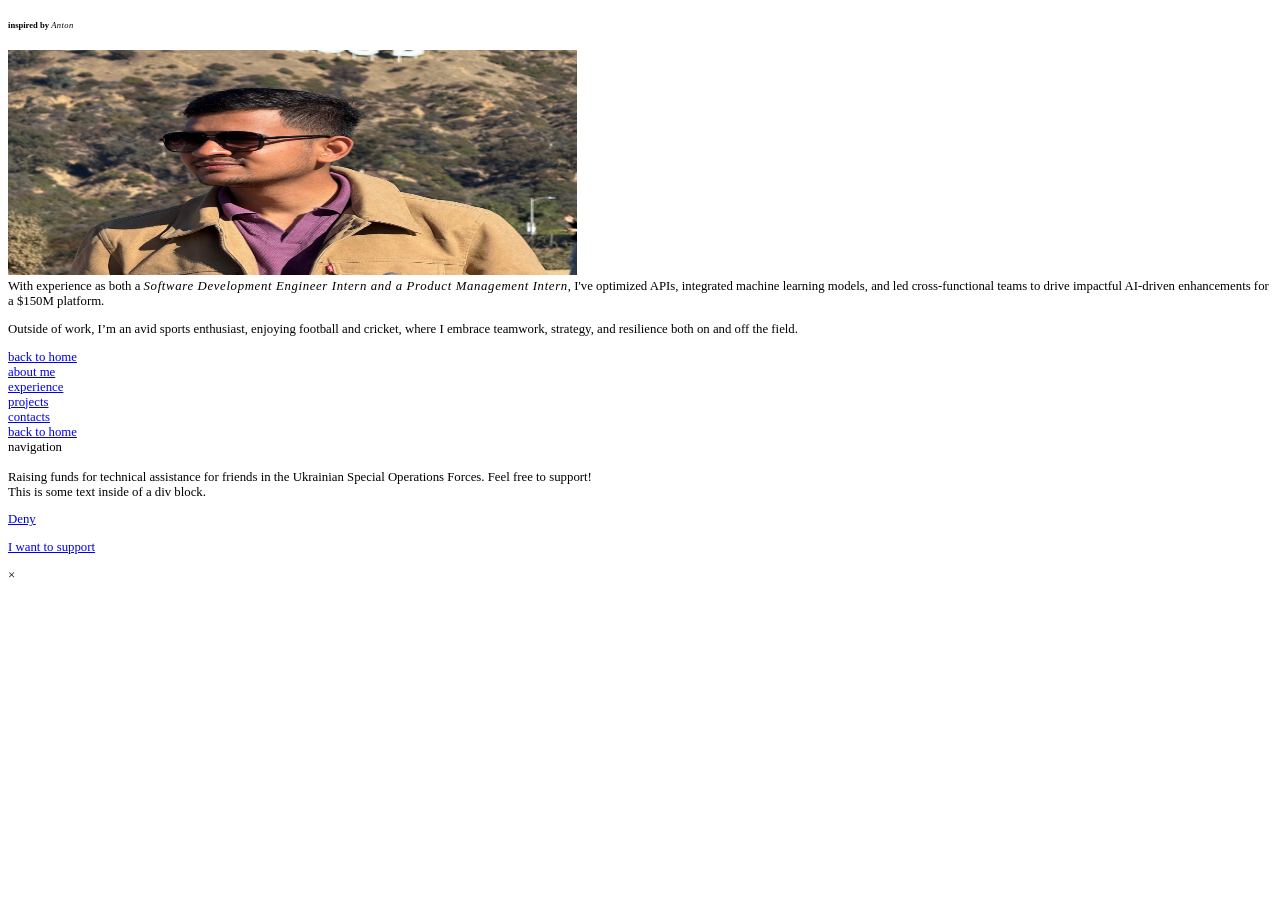
==== html/about.html @ a45022ec "Add files via upload" ====
<!DOCTYPE html>
<!-- This site was created in Webflow. https://webflow.com -->
<!-- Last Published: Wed Feb 05 2025 09:17:12 GMT+0000 (Coordinated Universal Time) -->
<html data-wf-domain="www.antonoratom.com" data-wf-page="64bcfe1c7c4eaaa7ef5add72" data-wf-site="64b7e915773cb9568b475e5b">

<head>
    <meta charset="utf-8" />
    <title>About Hardeep</title>
    <meta content="Hi, my name is Anton, and I have over 5 years of UI/UX design experience. In addition, I can assist with completing the entire website creation process, including developing it on Webflow." name="description" />
    <meta content="About Anton" property="og:title" />
    <meta content="Hi, my name is Anton, and I have over 5 years of UI/UX design experience. In addition, I can assist with completing the entire website creation process, including developing it on Webflow." property="og:description" />
    <meta content="https://cdn.prod.website-files.com/64b7e915773cb9568b475e5b/65116b0f2a7ac1589f8d6e67_Opengraph.jpg" property="og:image" />
    <meta content="About Anton" property="twitter:title" />
    <meta content="Hi, my name is Anton, and I have over 5 years of UI/UX design experience. In addition, I can assist with completing the entire website creation process, including developing it on Webflow." property="twitter:description" />
    <meta content="https://cdn.prod.website-files.com/64b7e915773cb9568b475e5b/65116b0f2a7ac1589f8d6e67_Opengraph.jpg" property="twitter:image" />
    <meta property="og:type" content="website" />
    <meta content="summary_large_image" name="twitter:card" />
    <meta content="width=device-width, initial-scale=1" name="viewport" />
    <meta content="Webflow" name="generator" />
    <link href="https://cdn.prod.website-files.com/64b7e915773cb9568b475e5b/css/antons-homeland.webflow.c35d9e0d1.min.css" rel="stylesheet" type="text/css" />
    <style>
        @media (min-width:992px) {
            html.w-mod-js:not(.w-mod-ix) [data-w-id="2e9fa711-0d54-d59f-7869-afb732d2c5a1"] {
                opacity: 0;
            }
            html.w-mod-js:not(.w-mod-ix) [data-w-id="f032d258-2348-ce31-f3ea-2e30c6c4f05b"] {
                opacity: 0;
            }
            html.w-mod-js:not(.w-mod-ix) [data-w-id="f1922303-200f-1c3f-c4ee-4c10f0d8827b"] {
                opacity: 0;
            }
            html.w-mod-js:not(.w-mod-ix) [data-w-id="5aae8cfb-879d-c65a-6d70-5acff1afadb7"] {
                opacity: 0;
            }
            html.w-mod-js:not(.w-mod-ix) [data-w-id="ef221ccb-4c2d-3935-5123-4105e2e56511"] {
                opacity: 0;
            }
            html.w-mod-js:not(.w-mod-ix) [data-w-id="7ec8efa2-c96c-b2dc-e352-cf03b7763f97"] {
                opacity: 0;
            }
            html.w-mod-js:not(.w-mod-ix) [data-w-id="ed8ba2de-9085-46fe-1a6d-a640167498e6"] {
                opacity: 0;
            }
            html.w-mod-js:not(.w-mod-ix) [data-w-id="31fde7c6-f07f-f504-c6c3-ed1b7218722c"] {
                opacity: 0;
            }
            html.w-mod-js:not(.w-mod-ix) [data-w-id="f23735b2-63d9-0f11-754f-7974d70968d2"] {
                display: none;
            }
            html.w-mod-js:not(.w-mod-ix) [data-w-id="58b7b5ec-54e9-6989-2fc8-9977c0ecd708"] {
                display: none;
            }
        }

        @media (max-width:991px) and (min-width:768px) {
            html.w-mod-js:not(.w-mod-ix) [data-w-id="2e9fa711-0d54-d59f-7869-afb732d2c5a1"] {
                opacity: 0;
            }
            html.w-mod-js:not(.w-mod-ix) [data-w-id="f032d258-2348-ce31-f3ea-2e30c6c4f05b"] {
                opacity: 0;
            }
            html.w-mod-js:not(.w-mod-ix) [data-w-id="f1922303-200f-1c3f-c4ee-4c10f0d8827b"] {
                opacity: 0;
            }
            html.w-mod-js:not(.w-mod-ix) [data-w-id="5aae8cfb-879d-c65a-6d70-5acff1afadb7"] {
                opacity: 0;
            }
            html.w-mod-js:not(.w-mod-ix) [data-w-id="ef221ccb-4c2d-3935-5123-4105e2e56511"] {
                opacity: 0;
            }
            html.w-mod-js:not(.w-mod-ix) [data-w-id="7ec8efa2-c96c-b2dc-e352-cf03b7763f97"] {
                opacity: 0;
            }
            html.w-mod-js:not(.w-mod-ix) [data-w-id="ed8ba2de-9085-46fe-1a6d-a640167498e6"] {
                opacity: 0;
            }
            html.w-mod-js:not(.w-mod-ix) [data-w-id="31fde7c6-f07f-f504-c6c3-ed1b7218722c"] {
                opacity: 0;
            }
            html.w-mod-js:not(.w-mod-ix) [data-w-id="f23735b2-63d9-0f11-754f-7974d70968d2"] {
                display: none;
            }
        }

        @media (max-width:767px) and (min-width:480px) {
            html.w-mod-js:not(.w-mod-ix) [data-w-id="2e9fa711-0d54-d59f-7869-afb732d2c5a1"] {
                opacity: 0;
            }
            html.w-mod-js:not(.w-mod-ix) [data-w-id="f032d258-2348-ce31-f3ea-2e30c6c4f05b"] {
                opacity: 0;
            }
            html.w-mod-js:not(.w-mod-ix) [data-w-id="f1922303-200f-1c3f-c4ee-4c10f0d8827b"] {
                opacity: 0;
            }
            html.w-mod-js:not(.w-mod-ix) [data-w-id="5aae8cfb-879d-c65a-6d70-5acff1afadb7"] {
                opacity: 0;
            }
            html.w-mod-js:not(.w-mod-ix) [data-w-id="ef221ccb-4c2d-3935-5123-4105e2e56511"] {
                opacity: 0;
            }
            html.w-mod-js:not(.w-mod-ix) [data-w-id="7ec8efa2-c96c-b2dc-e352-cf03b7763f97"] {
                opacity: 0;
            }
            html.w-mod-js:not(.w-mod-ix) [data-w-id="ed8ba2de-9085-46fe-1a6d-a640167498e6"] {
                opacity: 0;
            }
            html.w-mod-js:not(.w-mod-ix) [data-w-id="31fde7c6-f07f-f504-c6c3-ed1b7218722c"] {
                opacity: 0;
            }
            html.w-mod-js:not(.w-mod-ix) [data-w-id="f23735b2-63d9-0f11-754f-7974d70968d2"] {
                display: none;
            }
        }
    </style>
    <script type="text/javascript">
        ! function(o, c) {
            var n = c.documentElement,
                t = " w-mod-";
            n.className += t + "js", ("ontouchstart" in o || o.DocumentTouch && c instanceof DocumentTouch) && (n.className += t + "touch")
        }(window, document);
    </script>
    <link href="/images/letter-h.png" rel="shortcut icon" type="image/x-icon" />
    <link href="https://cdn.prod.website-files.com/64b7e915773cb9568b475e5b/65126d59d27506a6fc9542c0_webclip.png" rel="apple-touch-icon" />
    <link href="https://www.antonoratom.com/about" rel="canonical" />
    <!-- Chart for foundrazing -->

    <script src="https://cdn.amplitude.com/libs/analytics-browser-2.10.0-min.js.gz">
    </script>
    <script src="https://cdn.amplitude.com/libs/plugin-session-replay-browser-1.6.17-min.js.gz"></script>
    <script>
        window.amplitude.add(window.sessionReplay.plugin({
            sampleRate: 1
        })).promise.then(function() {
            window.amplitude.init('21f98223e5f6d3e89227295ec3633597', {
                "serverZone": "EU",
                "autocapture": {
                    "elementInteractions": true
                }
            });
        });
    </script>


    <!-- Finsweet Cookie Consent 
<script async src="https://cdn.jsdelivr.net/npm/@finsweet/cookie-consent@1/fs-cc.js" fs-cc-mode="opt-in"></script>-->


    <!-- Google Tag Manager 
<script>(function(w,d,s,l,i){w[l]=w[l]||[];w[l].push({'gtm.start':
new Date().getTime(),event:'gtm.js'});var f=d.getElementsByTagName(s)[0],
j=d.createElement(s),dl=l!='dataLayer'?'&l='+l:'';j.async=true;j.src=
'https://www.googletagmanager.com/gtm.js?id='+i+dl;f.parentNode.insertBefore(j,f);
})(window,document,'script','dataLayer','GTM-M9VGBNBP');</script>
<!-- End Google Tag Manager -->

    <!--MS Clarity type="fs-cc"-->
    <script>
        (function(c, l, a, r, i, t, y) {
            c[a] = c[a] || function() {
                (c[a].q = c[a].q || []).push(arguments)
            };
            t = l.createElement(r);
            t.async = 1;
            t.src = "https://www.clarity.ms/tag/" + i;
            y = l.getElementsByTagName(r)[0];
            y.parentNode.insertBefore(t, y);
        })(window, document, "clarity", "script", "mub2jf6108");
    </script>

    <!-- Google analytic (gtag.js) type="fs-cc"-->
    <script async src="https://www.googletagmanager.com/gtag/js?id=G-E2MF53ZT86"></script>
    <script>
        window.dataLayer = window.dataLayer || [];

        function gtag() {
            dataLayer.push(arguments);
        }
        gtag('js', new Date());

        gtag('config', 'G-E2MF53ZT86');
    </script>

    <!-- Hotjar Tracking Code for https://www.antonoratom.com type="fs-cc"-->
    <script>
        (function(h, o, t, j, a, r) {
            h.hj = h.hj || function() {
                (h.hj.q = h.hj.q || []).push(arguments)
            };
            h._hjSettings = {
                hjid: 3673285,
                hjsv: 6
            };
            a = o.getElementsByTagName('head')[0];
            r = o.createElement('script');
            r.async = 1;
            r.src = t + h._hjSettings.hjid + j + h._hjSettings.hjsv;
            a.appendChild(r);
        })(window, document, 'https://static.hotjar.com/c/hotjar-', '.js?sv=');
    </script>


    <!-- Ivy Presto font -->
    <link href="//fastly-cloud.typenetwork.com/projects/7546/fontface.css?65115590" rel="stylesheet" type="text/css">

    <style>
        /***************************************************************
These styles are subject to the license agreement(s) provided when you purchased the license(s).

	https://store.typenetwork.com/cart/eula/type-network

***************************************************************/

        .custom-f {
            font-family: "IvyPresto Disp Lt It";
            font-display: swap;
            font-style: italic;
            font-weight: normal;
            letter-spacing: .05em;
        }

        .custom-f.l {
            font-family: "IvyPresto Disp Thi It";
            font-display: swap;
            font-style: italic;
            font-weight: normal;
            letter-spacing: .025em;
        }
    </style>

    <!-- [Attributes by Finsweet] Mirror click events -->
    <script defer src="https://cdn.jsdelivr.net/npm/@finsweet/attributes-mirrorclick@1/mirrorclick.js"></script>
    <script defer src="https://code.jquery.com/jquery-3.6.0.min.js"></script>
    <script defer src="https://cdnjs.cloudflare.com/ajax/libs/bodymovin/5.7.8/lottie.min.js"></script>



    <style>
        html,
        body {
            font-size: 1.1111111111111112vw;
            overscroll-behavior: none;
        }

        /* Max Font Size */

        @media (min-width:1640px) and (min-height: 800px) {
            body {
                font-size: 16px;
            }
        }

        @media (min-width:992px) and (max-height: 799px) {
            body {
                font-size: 2vh;
            }
        }

        @media (max-width:1300px) and (min-height: 800px) {
            body {
                font-size: 1vw;
            }
        }

        @media screen and (max-width:991px) {
            body {
                font-size: 16px;
            }
        }

        @media screen and (max-width:420px) {
            body {
                font-size: 14px;
            }
        }

        /* Container Max Width */

        .container {
            max-width: 1640px;
        }
    </style>
    <link rel="stylesheet" href="https://cdn.jsdelivr.net/npm/swiper@8/swiper-bundle.min.css" />
    <style>
        .swiper {
            overflow: inherit;
        }
    </style>
</head>

<body>
    <div class="global-wrapper">
        <section class="main-container col-dark-bg">
            <div class="grad-bg-wrap">
                <div data-w-id="58b7b5ec-54e9-6989-2fc8-9977c0ecd708" class="grad-d-bg" data-animation-type="lottie" data-src="https://cdn.prod.website-files.com/64b7e915773cb9568b475e5b/64bd04676c7229bcfdee965f_l%20gradient%20bg.json" data-loop="1" data-direction="1"
                    data-autoplay="1" data-is-ix2-target="0" data-renderer="svg" data-duration="0"></div>
            </div>
            <div class="circles-wrap">
                <div class="circle-l-wrap">
                    <div class="circle-l">
                        <div class="circle-bl border-light"></div>
                    </div>
                </div>
                <div class="circle-m-wrap">
                    <div class="circle-m">
                        <div class="circle-bl border-light"></div>
                    </div>
                </div>
                <div class="circle-s-wrap">
                    <div class="circle-s">
                        <div class="circle-bl border-light js"></div>
                        <div class="circle-bl border-light css"></div>
                    </div>
                </div>
            </div>
            <div data-w-id="f23735b2-63d9-0f11-754f-7974d70968d2" class="about-gallery-wrap">
                <div class="about-img-bl">
                    <div class="about-img-rot _1">
                        <div fs-mirrorclick-element="trigger-2" data-w-id="2e9fa711-0d54-d59f-7869-afb732d2c5a1" class="img-prev-wrap _1"><img src="/images/h2.jpg" loading="lazy" sizes="(max-width: 991px) 69.29083251953125px, 100vw" 
                                alt="" class="about-img-prev _1" /></div>
                    </div>
                    <div class="about-img-rot _2">
                        <div fs-mirrorclick-element="trigger-3" data-w-id="f032d258-2348-ce31-f3ea-2e30c6c4f05b" class="img-prev-wrap _2"><img src="/images/h1.jpg" loading="lazy" sizes="(max-width: 767px) 100vw, (max-width: 991px) 131.7628173828125px, 100vw"
                                alt="" class="about-img-prev _2" /></div>
                    </div>
                    <div class="about-img-rot _3">
                        <div fs-mirrorclick-element="trigger-4" data-w-id="f1922303-200f-1c3f-c4ee-4c10f0d8827b" class="img-prev-wrap _3"><img src="/images/h3.jpg" loading="lazy" sizes="(max-width: 767px) 100vw, (max-width: 991px) 41.07838439941406px, 100vw" 
                                alt="" class="about-img-prev _3" /></div>
                    </div>
                    <div class="about-img-rot _4">
                        <div fs-mirrorclick-element="trigger-5" data-w-id="5aae8cfb-879d-c65a-6d70-5acff1afadb7" class="img-prev-wrap _4"><img src="/images/h8.jpg" loading="lazy" 
                                alt="" class="about-img-prev _4" /></div>
                    </div>
                    <div class="about-img-rot _6">
                        <div fs-mirrorclick-element="trigger-6" data-w-id="ef221ccb-4c2d-3935-5123-4105e2e56511" class="img-prev-wrap _6"><img src="/images/h5.jpg" loading="lazy" sizes="(max-width: 767px) 86.1876220703125px, (max-width: 991px) 43.09375px, 100vw" 
                                alt="" class="about-img-prev _6" /></div>
                    </div>
                    <div class="about-img-rot _5">
                        <div fs-mirrorclick-element="trigger-8" data-w-id="7ec8efa2-c96c-b2dc-e352-cf03b7763f97" class="img-prev-wrap _5"><img src="/images/h4.jpg" loading="lazy" sizes="(max-width: 767px) 100vw, (max-width: 991px) 39.718017578125px, 100vw" 
                                alt="" class="about-img-prev _5" /></div>
                    </div>
                    <div class="about-img-rot _7">
                        <div fs-mirrorclick-element="trigger-9" data-w-id="ed8ba2de-9085-46fe-1a6d-a640167498e6" class="img-prev-wrap _7"><img src="/images/h6.jpg" loading="lazy" sizes="(max-width: 479px) 39vw, (max-width: 767px) 20vw, (max-width: 991px) 65.9156494140625px, 100vw"
                               
                                alt="" class="about-img-prev _7" /></div>
                    </div>
                    <div class="about-img-rot _8">
                        <div fs-mirrorclick-element="trigger-7" data-w-id="31fde7c6-f07f-f504-c6c3-ed1b7218722c" class="img-prev-wrap _8"><img src="/images/h7.jpg" loading="lazy" sizes="(max-width: 767px) 100vw, (max-width: 991px) 21vw, 100vw" 
                                alt="" class="about-img-prev _8" /></div>
                    </div>
                </div>
            </div>
            <div class="circle-hover-wrap inner-mob">
                <div class="hover-bg inner">
                    <div class="hover-bg-col light"></div>
                </div>
            </div>
            <div class="w-embed">
                <style>
                    @media screen and (min-width:992px) {
                        .circle-bl.css {
                            clip-path: polygon(50% 70%, 35% 100%, 0% 100%, 0 50%, 30% 50%, /*bottom left*/
                            30% 50%, 0 50%, /*top left*/
                            0% 0%, 35% 0, 50% 30%, 65% 0, 100% 0%, 100% 50%, 72% 50%, /*top right*/
                            72% 50%, 100% 50%, /*bottom right*/
                            100% 100%, 65% 100%);
                        }
                        /*first number — left, second number — top*/
                    }

                    @media screen and (max-width:991px) {
                        .circle-bl.css {
                            clip-path: polygon(50% 70%, 100% 100%, 0% 100%, 0 74%, 0% 74%, 0% 24%, 0 24%, 0% 0%, 100% 0, 50% 30%, 65% 0, 100% 0%, 100% 9%, 100% 9%, 100% 88%, 100% 88%, 100% 100%, 100% 100%);
                        }
                        /*first number — left, second number — top*/
                    }
                </style>

                <!--
 /* Initial CSS-based clipping */
 polygon(50% 70%, 35% 100%, 0% 100%, 0 74%/*change 26% to 74%*/, 30% 74%/*change 26% to 74%*/, 30% 24%/*change 9% to 24%*/, 0 24%/*change 9% to 24%*/, 0% 0%, 35% 0, 50% 30%, 65% 0, 100% 0%, 100% 9%, 72% 9%/*change 9% to 9%*/, 72% 88% /*change 26% to 88%*/, 100% 88%/*change 26% to 88%*/, 100% 100%, 65% 100%);
-->
            </div>
            <div class="w-layout-blockcontainer content inner-pages w-container">
                <h6 class="build-w-love col-light-text">inspired by <span class="p-can custom-f">Anton</span></h6>
                <div class="inner-pages-wrap">
                    <div class="about-cont-wrap"><img class="" src="/images/1_.jpg" alt="" style="width: 45%; height: 25vh; object-fit: fill;"
                            fs-mirrorclick-element="trigger-1" loading="lazy" srcset="/images/1 .jpg"
                        />
                        <div class="about-marg"></div>
                        <div class="h4-p">
                        
                        
                            With experience as both a <span class="p-can custom-f">Software Development Engineer Intern and a Product Management Intern</span>, I've optimized APIs, integrated machine learning models, and led cross-functional teams to drive impactful AI-driven enhancements for a $150M platform.
                        
                        
                        
                        </div>
                        <div class="about-marg"></div>
                        <p class="about-me-p">Outside of work, I’m an avid sports enthusiast, enjoying football and cricket, where I embrace teamwork, strategy, and resilience both on and off the field.</p>
                    </div>
                </div>
            </div>
            <nav class="links-wrap">
                <div id="w-node-_869c104c-ccb1-1a1a-0e99-18d33187cfae-a17fdb30" class="light-links">
                    <div id="w-node-_869c104c-ccb1-1a1a-0e99-18d33187cfaf-a17fdb30" class="nav-link col-light-text to-home">
                        <a data-w-id="869c104c-ccb1-1a1a-0e99-18d33187cfb0" href="/" class="nav nav-home w-inline-block">
                            <div data-is-ix2-target="1" class="lottie-btn-icon" data-w-id="47b8d354-7a41-4a74-76f3-9b15815f1d08" data-animation-type="lottie" data-src="https://cdn.prod.website-files.com/64b7e915773cb9568b475e5b/650f4348537ffc9c90794f78_arrow%20l-w-t-d.json"
                                data-loop="0" data-direction="1" data-autoplay="0" data-renderer="svg" data-default-duration="0.7333333333333333" data-duration="0" data-ix2-initial-state="0"></div>
                            <div class="nav-p">back to home</div>
                        </a>
                        <link rel="prefetch" href="/" />
                    </div>
                    <div fs-mirrorclick-element="trigger-101" id="w-node-_869c104c-ccb1-1a1a-0e99-18d33187cfbd-a17fdb30" class="nav-link col-light-text">
                        <a id="about" href="/html/about.html" aria-current="page" class="nav nav-inner w-inline-block w--current">
                            <div class="nav-p">about me</div>
                            <div class="nav-trig t-l"></div>
                            <div class="link-hover"></div>
                        </a>
                        <link rel="prefetch" href="./html/about.html" />
                    </div>
                    <div fs-mirrorclick-element="trigger-101" id="w-node-_869c104c-ccb1-1a1a-0e99-18d33187cfb8-a17fdb30" class="nav-link col-light-text">
                        <a id="portfolio" href="/html/works.html" class="nav nav-inner w-inline-block">
                            <div id="linkTextElement" class="nav-p">experience</div>
                            <div class="nav-trig t-r"></div>
                            <div class="link-hover"></div>
                        </a>
                        <link rel="prefetch" href="/html/works.html" />
                    </div>
                    <div fs-mirrorclick-element="trigger-101" id="w-node-_869c104c-ccb1-1a1a-0e99-18d33187cfc2-a17fdb30" class="nav-link col-light-text">
                        <a id="expertise" href="/html/expertise.html" class="nav nav-inner w-inline-block">
                            <div class="nav-p">projects</div>
                            <div class="nav-trig b-l"></div>
                            <div class="link-hover"></div>
                        </a>
                        <link rel="prefetch" href="/html/expertise.html" />
                    </div>
                    <div fs-mirrorclick-element="trigger-101" id="w-node-_869c104c-ccb1-1a1a-0e99-18d33187cfb3-a17fdb30" class="nav-link col-light-text">
                        <a id="contact" href="/html/contacts.html" class="nav nav-inner w-inline-block">
                            <div class="nav-p">contacts</div>
                            <div class="nav-trig b-r"></div>
                            <div class="link-hover"></div>
                        </a>
                        <link rel="prefetch" href="/html/contacts.html" />
                    </div>
                </div>
                <div class="inner-pages-mob-nav">
                    <a id="w-node-f1d61548-7d69-0e55-24bd-bb25f0cd3c87-a17fdb30" data-w-id="f1d61548-7d69-0e55-24bd-bb25f0cd3c87" href="/" class="nav-btn-wrap-h to-home w-inline-block">
                        <div class="color-lottie">
                            <div class="lottie-btn-icon abs" data-w-id="5722648b-86e3-a2e7-beb7-8acf11b8d965" data-animation-type="lottie" data-src="https://cdn.prod.website-files.com/64b7e915773cb9568b475e5b/650337c913f25a9ac4a82132_arrow%20l-d.json" data-loop="0"
                                data-direction="1" data-autoplay="1" data-is-ix2-target="0" data-renderer="svg" data-duration="0"></div>
                            <div class="lottie-btn-icon rel" data-w-id="c891cd02-e120-75ae-6bcd-7558bad9c1b1" data-animation-type="lottie" data-src="https://cdn.prod.website-files.com/64b7e915773cb9568b475e5b/6501c31938656c2667e66acf_arrow%20l.json"
                                data-loop="0" data-direction="1" data-autoplay="1" data-is-ix2-target="0" data-renderer="svg" data-duration="0"></div>
                        </div>
                        <div class="nav-btn-text">back to home</div>
                    </a>
                    <div fs-mirrorclick-element="target-101" data-w-id="4c8bf5c5-6e30-8f03-181c-60ae158438bf" class="nav-btn-wrap-inner">
                        <div data-is-ix2-target="1" class="lottie-btn-icon" data-w-id="4c8bf5c5-6e30-8f03-181c-60ae158438c0" data-animation-type="lottie" data-src="https://cdn.prod.website-files.com/64b7e915773cb9568b475e5b/6505d597b499f46b6e6bbfe5_burger-dark%20b-t-w.json"
                            data-loop="0" data-direction="1" data-autoplay="0" data-renderer="svg" data-default-duration="1.1333333333333333" data-duration="0" data-ix2-initial-state="0"></div>
                        <div class="nav-btn-text">navigation</div>
                    </div>
                </div>
                <div class="nav-bg"></div>
                <div class="mob-nav-bg"></div>
            </nav>
            <div style="display:none;opacity:0;filter:blur(20px)" class="about-modal-wrap">
                <div class="about-img-modal-bg"></div>
                <div class="about-modal-bl">
                    <div data-current="Tab 9" data-easing="ease" data-duration-in="300" data-duration-out="100" class="about-tabs w-tabs">
                        <div class="about-tabs-menu w-tab-menu">
                            <a data-w-tab="Tab 1" fs-mirrorclick-element="target-1" class="w-inline-block w-tab-link">
                                <div>Tab 1</div>
                            </a>
                            <a data-w-tab="Tab 2" fs-mirrorclick-element="target-2" class="w-inline-block w-tab-link">
                                <div>Tab 2</div>
                            </a>
                            <a data-w-tab="Tab 3" fs-mirrorclick-element="target-3" class="w-inline-block w-tab-link">
                                <div>Tab 3</div>
                            </a>
                            <a data-w-tab="Tab 4" fs-mirrorclick-element="target-4" class="w-inline-block w-tab-link">
                                <div>Tab 4</div>
                            </a>
                            <a data-w-tab="Tab 5" fs-mirrorclick-element="target-5" class="w-inline-block w-tab-link">
                                <div>Tab 5</div>
                            </a>
                            <a data-w-tab="Tab 6" fs-mirrorclick-element="target-6" class="w-inline-block w-tab-link">
                                <div>Tab 6</div>
                            </a>
                            <a data-w-tab="Tab 7" fs-mirrorclick-element="target-7" class="w-inline-block w-tab-link">
                                <div>Tab 7</div>
                            </a>
                            <a data-w-tab="Tab 8" fs-mirrorclick-element="target-8" class="w-inline-block w-tab-link">
                                <div>Tab 8</div>
                            </a>
                            <a data-w-tab="Tab 9" fs-mirrorclick-element="target-9" class="w-inline-block w-tab-link w--current">
                                <div>Tab 9</div>
                            </a>
                        </div>
                        <div class="about-tabs-content w-tab-content">
                            <div data-w-tab="Tab 1" class="about-tabs-pane w-tab-pane">
                                <div class="about-modal-img-bl"><img sizes="100vw" 
                                        alt="" src="/images/h4.jpg" loading="eager" class="about-mod-image" /></div>
                            </div>
                            <div data-w-tab="Tab 2" class="about-tabs-pane w-tab-pane">
                                <div class="about-modal-img-bl"><img sizes="100vw" 
                                        alt="" src="/images/h2.jpg" loading="eager" class="about-mod-image" /></div>
                            </div>
                            <div data-w-tab="Tab 3" class="about-tabs-pane w-tab-pane">
                                <div class="about-modal-img-bl"><img sizes="100vw"
                                        alt="" src="/images/h1.jpg" loading="eager" class="about-mod-image" /></div>
                            </div>
                            <div data-w-tab="Tab 4" class="about-tabs-pane w-tab-pane">
                                <div class="about-modal-img-bl"><img sizes="100vw" 
                                        alt="" src="/images//images/h3.jpg" loading="eager" class="about-mod-image" /></div>
                            </div>
                            <div data-w-tab="Tab 5" class="about-tabs-pane w-tab-pane">
                                <div class="about-modal-img-bl"><img sizes="100vw" 
                                        alt="" src="/images/h8.jpg" loading="eager" class="about-mod-image" /></div>
                            </div>
                            <div data-w-tab="Tab 6" class="about-tabs-pane w-tab-pane">
                                <div class="about-modal-img-bl"><img sizes="100vw" 
                                        alt="" src="/images/h5.jpg" loading="eager" class="about-mod-image" /></div>
                            </div>
                            <div data-w-tab="Tab 7" class="about-tabs-pane w-tab-pane">
                                <div class="about-modal-img-bl"><img sizes="100vw" 
                                        alt="" src="/images/h7.jpg" loading="eager" class="about-mod-image" /></div>
                            </div>
                            <div data-w-tab="Tab 8" class="about-tabs-pane w-tab-pane">
                                <div class="about-modal-img-bl"><img sizes="100vw" 
                                        alt="" src="/images/h4.jpg" loading="eager" class="about-mod-image" /></div>
                            </div>
                            <div data-w-tab="Tab 9" class="about-tabs-pane w-tab-pane w--tab-active">
                                <div class="about-modal-img-bl"><img sizes="100vw" 
                                        alt="" src="/images/h6.jpg" loading="eager" class="about-mod-image" /></div>
                            </div>
                        </div>
                    </div>
                    <div style="opacity:0;filter:blur(20px)" class="about-modal-bl-nav">
                        <div data-w-id="686802d0-0373-62e0-7470-87912f4d13a5" class="tabs-arrow-nav-l">
                            <div data-is-ix2-target="1" class="lottie-btn-icon" data-w-id="f9e73837-e534-9426-3a0f-c0c564a41ab2" data-animation-type="lottie" data-src="https://cdn.prod.website-files.com/64b7e915773cb9568b475e5b/6501c31938656c2667e66acf_arrow%20l.json"
                                data-loop="0" data-direction="1" data-autoplay="0" data-renderer="svg" data-default-duration="0.7333333333333333" data-duration="0" data-ix2-initial-state="0"></div>
                            <div class="tab-switch-text">previous</div>
                        </div>
                        <div data-w-id="27d55af3-9921-fcde-735f-95d32252a7bb" class="close-wrap">
                            <div data-is-ix2-target="1" class="lottie-btn-icon" data-w-id="712be6fd-5b0a-6693-8fd7-087776462982" data-animation-type="lottie" data-src="https://cdn.prod.website-files.com/64b7e915773cb9568b475e5b/6501bf7da3a2d9dc518df7d3_close.json"
                                data-loop="0" data-direction="1" data-autoplay="0" data-renderer="svg" data-default-duration="0.9666666666666667" data-duration="0" data-ix2-initial-state="0"></div>
                            <div class="tab-switch-text">close</div>
                        </div>
                        <div data-w-id="6368e299-e444-11e3-17cb-f4ebd94066a7" class="tabs-arrow-nav-r">
                            <div class="tab-switch-text">next</div>
                            <div data-is-ix2-target="1" class="lottie-btn-icon" data-w-id="768cd1af-a24e-a96a-367e-cb61e22d9876" data-animation-type="lottie" data-src="https://cdn.prod.website-files.com/64b7e915773cb9568b475e5b/6501c31907187184b6456947_arrow%20r.json"
                                data-loop="0" data-direction="1" data-autoplay="0" data-renderer="svg" data-default-duration="0.7333333333333333" data-duration="0" data-ix2-initial-state="0"></div>
                        </div>
                    </div>
                </div>
            </div>
        </section>
    </div>
    <div fs-cc="banner" class="cookies-banner-wrap">
        <div class="text-w-flag">
            <div class="flag-wrap"><img src="https://cdn.prod.website-files.com/64b7e915773cb9568b475e5b/66c4cff9bf2e636406e996ea_ua.svg" loading="lazy" alt="" class="flag" /></div>
            <div class="cookies-p">Raising funds for technical assistance for friends in the Ukrainian Special Operations Forces. Feel free to support!</div>
        </div>
        <div class="cookies-interaction-bl">This is some text inside of a div block.</div>
        <div class="cookies-cta-wrap">
            <a fs-cc="deny" href="#" class="open-site xs hide w-inline-block">
                <p class="open-case col-dark-text">Deny</p>
                <div class="respons-line-wrap">
                    <div class="responsibility-line first col-dark-bg"></div>
                    <div class="responsibility-line second col-dark-bg"></div>
                </div>
            </a>
            <a fs-cc="allow" href="/fundraising" class="open-site w-inline-block">
                <p class="open-case col-dark-text">I want to support</p>
                <div class="respons-line-wrap">
                    <div class="responsibility-line first col-dark-bg"></div>
                    <div class="responsibility-line second col-dark-bg"></div>
                </div>
            </a>
            <div data-w-id="8d313b38-9583-2de9-74ec-4d10007ec145" class="foundrazing-close">×</div>
        </div>
    </div>
    <script src="https://d3e54v103j8qbb.cloudfront.net/js/jquery-3.5.1.min.dc5e7f18c8.js?site=64b7e915773cb9568b475e5b" type="text/javascript" integrity="sha256-9/aliU8dGd2tb6OSsuzixeV4y/faTqgFtohetphbbj0=" crossorigin="anonymous"></script>
    <script src="https://cdn.prod.website-files.com/64b7e915773cb9568b475e5b/js/webflow.c380175b.82a726249d840eba.js" type="text/javascript"></script>
    <!-- Google Tag Manager (noscript) 
<iframe src="https://www.googletagmanager.com/ns.html?id=GTM-M9VGBNBP"
height="0" width="0" style="display:none;visibility:hidden"></iframe>
<!-- End Google Tag Manager (noscript) -->

    <script>
        (function() {
            // Get the current URL
            var currentUrl = window.location.href;

            // Check if the URL contains the '/assets/' subfolder
            if (currentUrl.includes('/assets/')) {
                // Construct the new URL by replacing the subfolder with the subdomain
                var newUrl = currentUrl.replace('://www.antonoratom.com/assets/', '://assets.antonoratom.com/');

                // Redirect to the new URL
                window.location.href = newUrl;
            }
        })();
    </script>



    <script src="https://cdn.jsdelivr.net/npm/gsap@3.12.5/dist/gsap.min.js"></script>

    <script src="https://cdn.jsdelivr.net/npm/gsap@3.12.5/dist/Flip.min.js"></script>
    <script src="https://cdn.jsdelivr.net/npm/gsap@3.12.5/dist/ScrollTrigger.min.js"></script>
    <!--<script asyncsrc="https://qxku2f.csb.app/AtomsHomeland/GlobalLinks.js"></script>-->
    <script async src="https://cdn.jsdelivr.net/gh/antonoratom/antonoratom@v1/GlobalLinks.js"></script>


    <script>
        if (window.location.pathname !== '/') {
            window.addEventListener("load", function() {
                setTimeout(function() {
                    var elementToHide = document.querySelector(".circle-bl.css");
                    var elementToShow = document.querySelector(".circle-bl.js");
                    elementToHide.style.display = "none";
                    elementToShow.style.display = "block";
                }, 1000);
            });
        }
    </script>


    <style>
        .fixed {
            z-index: 10;
            position: fixed;
            top: 0;
            left: 0;
        }

        .main-container.second {
            position: fixed;
            left: 0%;
            top: 0%;
            right: 0%;
            bottom: auto;
            z-index: 5;
        }

        .inner-pages.second {
            position: fixed;
        }

        html.animating,
        .animating body {
            overflow: hidden;
        }

        .content.inner-pages {
            z-index: auto;
        }

        .circle-bl.js.second {
            width: 45.625em;
            height: 45.625em;
        }

        @media screen and (min-width:992px) {
            .links-wrap {
                pointer-events: none;
            }
            .nav {
                pointer-events: auto;
            }
        }

        @media screen and (max-width:991px) {
            .links-wrap {
                pointer-events: none;
            }
            .nav-btn-wrap {
                pointer-events: auto;
            }
            .inner-pages-mob-nav {
                pointer-events: auto;
            }
            .nav {
                pointer-events: auto;
            }
        }
    </style>
    <script src="https://cdn.jsdelivr.net/gh/antonoratom/antonoratom@v1/HoverEffectInner.js"></script>
    <script src="https://cdn.jsdelivr.net/gh/antonoratom/antonoratom@v1/InnerAboutToExp.js"></script>
    <script src="https://cdn.jsdelivr.net/gh/antonoratom/antonoratom@v1/InnerAboutToContact.js"></script>
    <script src="https://cdn.jsdelivr.net/gh/antonoratom/antonoratom@v1/InnerAboutToPortf.js"></script>


    <style>
        .content.inner-pages,
        .circles-wrap,
        .circle-hover-wrap,
        .grad-bg-wrap {
            pointer-events: none;
        }

        .about-me-big-img,
        .h4-p,
        .about-me-p {
            pointer-events: all;
        }
    </style>

    <script>
        //[ABOUT PAGE CLIP PATH] CIRCLE-S CHANGE ON NEW LINK
        $(document).ready(function() {
            var mediaQuery = window.matchMedia('(min-width: 992px)');

            function handleViewportChange(mediaQuery) {
                if (mediaQuery.matches) {
                    // Code for screens larger than 992px
                    $(".circle-bl.js").addClass("first");
                    $(".circle-bl.js.first").css(
                        "clip-path",
                        "polygon(50% 70%, 35% 100%, 0% 100%, 0 50%, 30% 50%, 30% 50%, 0 50%, 0% 0%, 35% 0, 50% 30%, 65% 0, 100% 0%, 100% 50%, 72% 50%, 72% 50%, 100% 50%, 100% 100%, 65% 100%)"
                    );
                }
            }

            handleViewportChange(mediaQuery); // Check initial viewport state
            mediaQuery.addListener(handleViewportChange); // Listen for viewport changes
        });
    </script>

    <script>
        // ADD ARROWS TO TABS
        var Webflow = Webflow || [];
        Webflow.push(function() {
            var arrowNavElements = document.querySelectorAll('.tabs-arrow-nav-l, .tabs-arrow-nav-r');

            function changeTab(direction) {
                var tabMenu = this.closest('.about-modal-bl').querySelector('.w-tab-menu');
                var currentTabLink = tabMenu.querySelector('.w--current');
                var currentIndex = Array.prototype.indexOf.call(tabMenu.children, currentTabLink);
                var tabsCount = tabMenu.children.length;
                var newIndex = (currentIndex + direction + tabsCount) % tabsCount;
                var newTabLink = tabMenu.querySelectorAll('.w-tab-link')[newIndex];
                newTabLink.click();

                // Add console log statement
                console.log("Script executed successfully!");
            }

            arrowNavElements.forEach(function(element) {
                element.addEventListener('click', function() {
                    var direction = this.classList.contains('tabs-arrow-nav-l') ? -1 : 1;
                    changeTab.call(this, direction);
                });
            });
        });
    </script>



    <script>
        // Handling hover over .hover-me-trig
        $('.hover-me-trig').hover(function() {
            var delay = 200; // 200 milliseconds (0.2 seconds) delay

            setTimeout(function() {
                $('.about-img.me').css('z-index', '5');
                $('.about-img.break').css('z-index', '4');
            }, delay);
        });

        // Handling hover over .hover-break-trig
        $('.hover-break-trig').hover(function() {
            var delay = 200; // 200 milliseconds (0.2 seconds) delay

            setTimeout(function() {
                $('.about-img.break').css('z-index', '5');
                $('.about-img.me').css('z-index', '4');
            }, delay);
        });
    </script>

    <style>
        .about-text-wrap {
            pointer-events: auto;
        }
    </style>
</body>

</html>
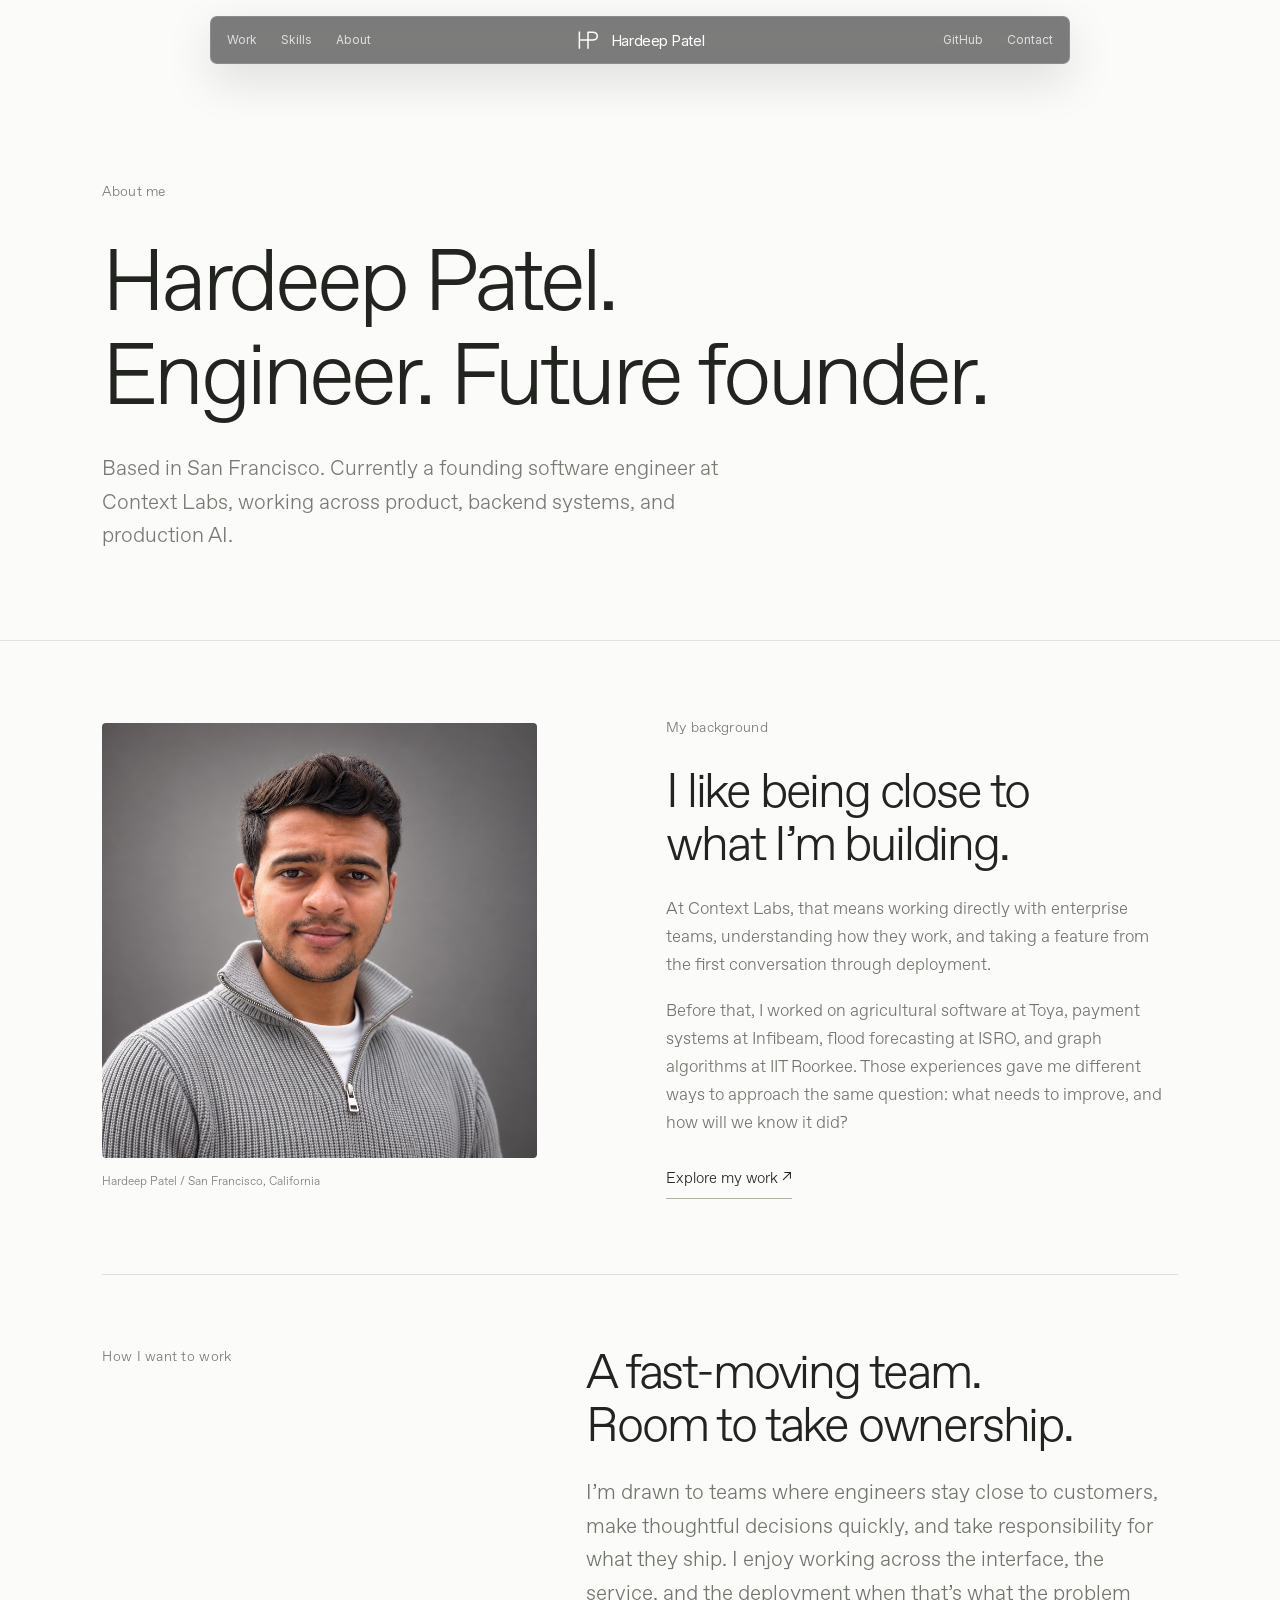
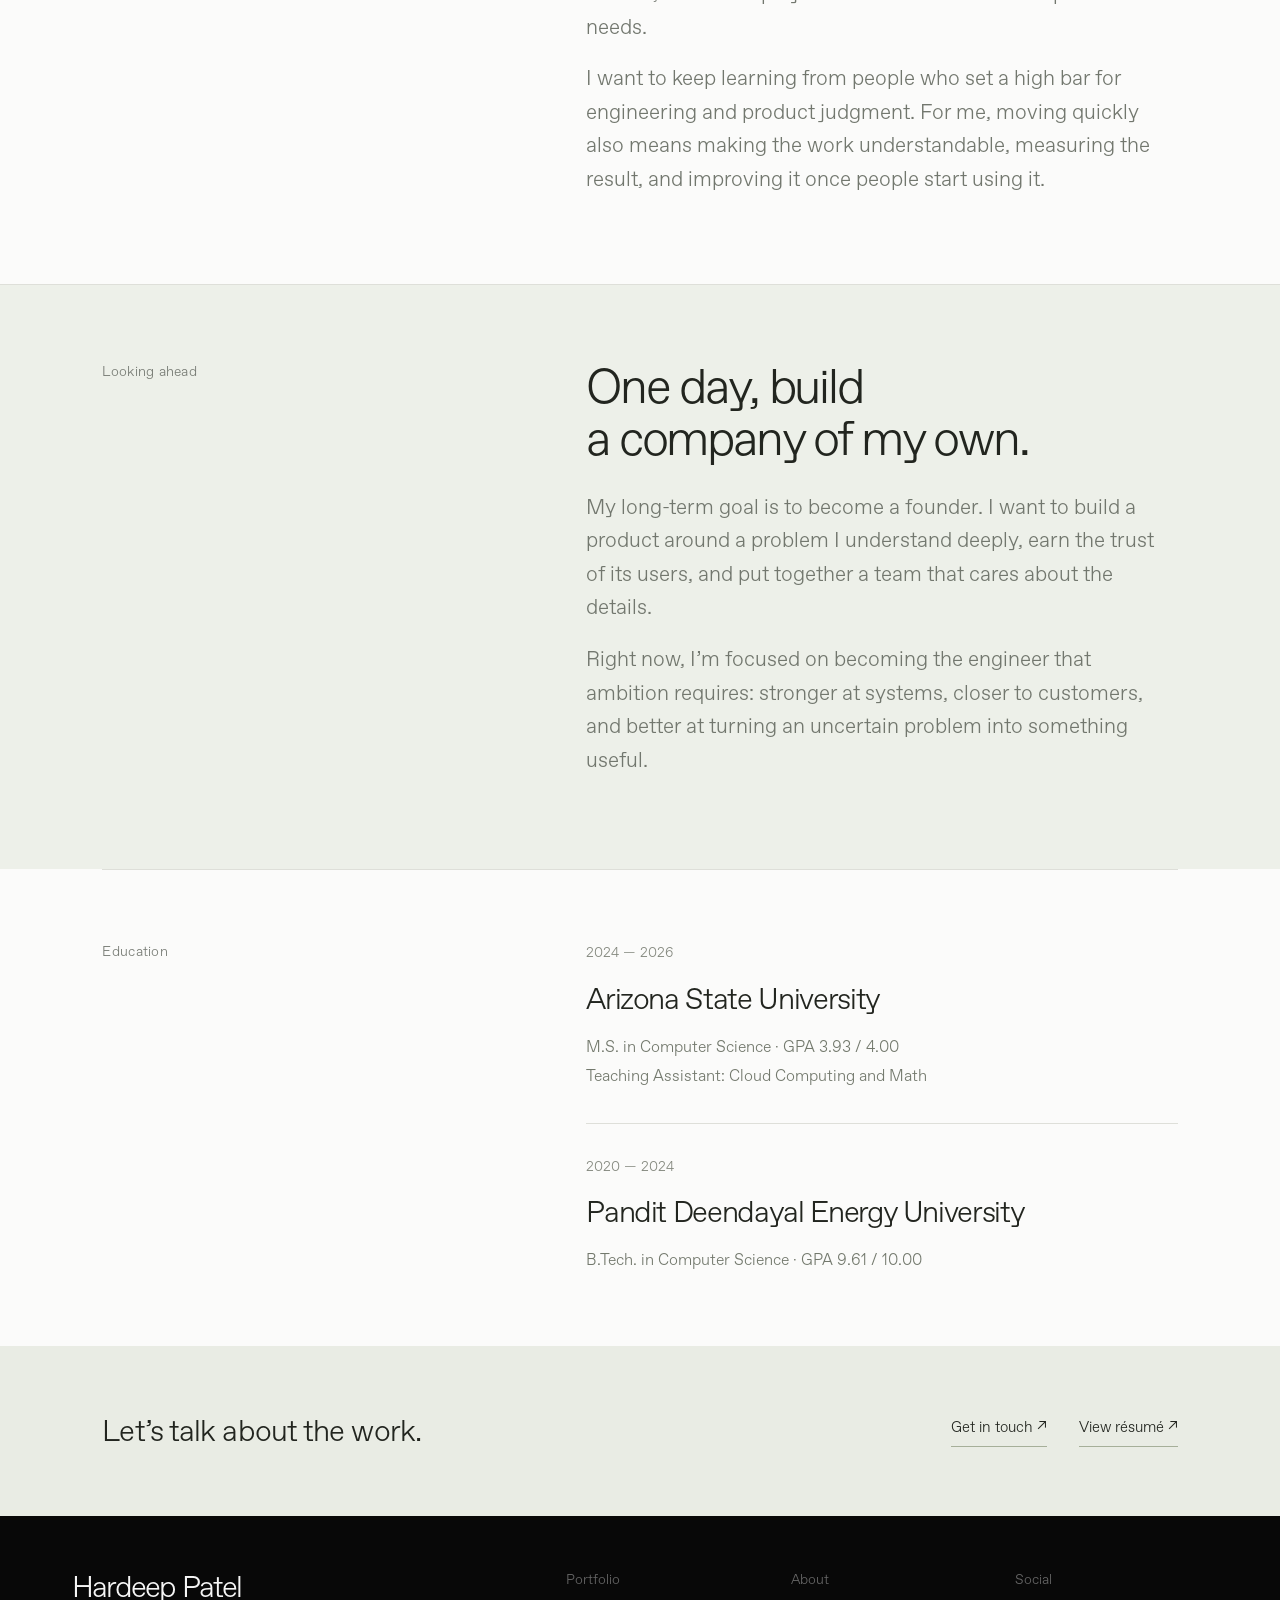
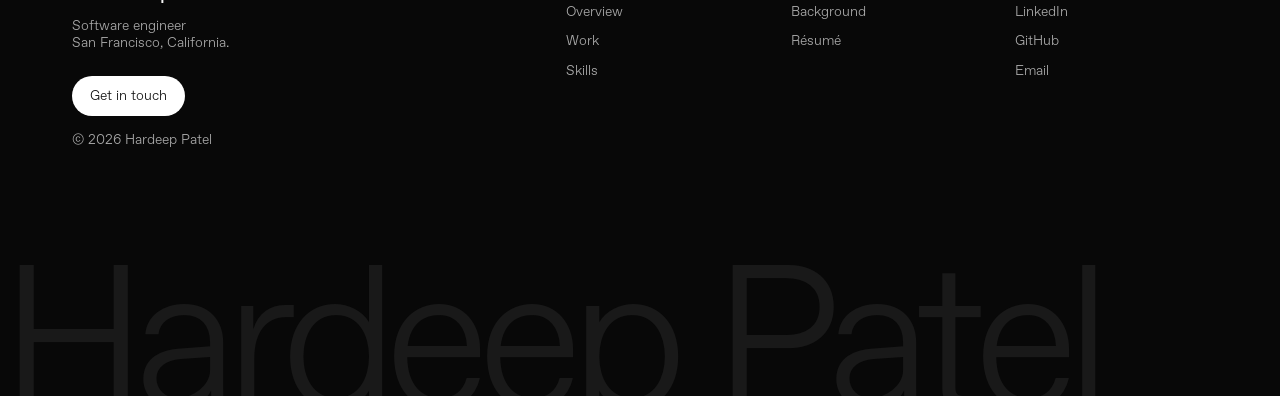
==== commit 59352c37: "Rebuild portfolio with editorial pages and animated project walkthroughs" ====
--- a/html/about.html
+++ b/html/about.html
@@ -1,789 +1,119 @@
-<!DOCTYPE html>
-<!-- This site was created in Webflow. https://webflow.com -->
-<!-- Last Published: Wed Feb 05 2025 09:17:12 GMT+0000 (Coordinated Universal Time) -->
-<html data-wf-domain="www.antonoratom.com" data-wf-page="64bcfe1c7c4eaaa7ef5add72" data-wf-site="64b7e915773cb9568b475e5b">
-
-<head>
+<!doctype html>
+<html lang="en">
+  <head>
     <meta charset="utf-8" />
-    <title>About Hardeep</title>
-    <meta content="Hi, my name is Anton, and I have over 5 years of UI/UX design experience. In addition, I can assist with completing the entire website creation process, including developing it on Webflow." name="description" />
-    <meta content="About Anton" property="og:title" />
-    <meta content="Hi, my name is Anton, and I have over 5 years of UI/UX design experience. In addition, I can assist with completing the entire website creation process, including developing it on Webflow." property="og:description" />
-    <meta content="https://cdn.prod.website-files.com/64b7e915773cb9568b475e5b/65116b0f2a7ac1589f8d6e67_Opengraph.jpg" property="og:image" />
-    <meta content="About Anton" property="twitter:title" />
-    <meta content="Hi, my name is Anton, and I have over 5 years of UI/UX design experience. In addition, I can assist with completing the entire website creation process, including developing it on Webflow." property="twitter:description" />
-    <meta content="https://cdn.prod.website-files.com/64b7e915773cb9568b475e5b/65116b0f2a7ac1589f8d6e67_Opengraph.jpg" property="twitter:image" />
+    <meta name="viewport" content="width=device-width,initial-scale=1" />
+    <title>About | Hardeep Patel</title>
+    <meta
+      name="description"
+      content="Hardeep Patel — founding software engineer in San Francisco. Backend systems, full-stack products, and production AI."
+    />
+    <link
+      rel="canonical"
+      href="https://hardeepPatel.github.io/html/about.html"
+    />
+    <meta property="og:title" content="About | Hardeep Patel" />
+    <meta
+      property="og:description"
+      content="Building software that turns complex problems into working products."
+    />
+    <meta
+      property="og:image"
+      content="https://hardeeppatel.github.io/images/hero-poster.jpg"
+    />
     <meta property="og:type" content="website" />
-    <meta content="summary_large_image" name="twitter:card" />
-    <meta content="width=device-width, initial-scale=1" name="viewport" />
-    <meta content="Webflow" name="generator" />
-    <link href="https://cdn.prod.website-files.com/64b7e915773cb9568b475e5b/css/antons-homeland.webflow.c35d9e0d1.min.css" rel="stylesheet" type="text/css" />
-    <style>
-        @media (min-width:992px) {
-            html.w-mod-js:not(.w-mod-ix) [data-w-id="2e9fa711-0d54-d59f-7869-afb732d2c5a1"] {
-                opacity: 0;
-            }
-            html.w-mod-js:not(.w-mod-ix) [data-w-id="f032d258-2348-ce31-f3ea-2e30c6c4f05b"] {
-                opacity: 0;
-            }
-            html.w-mod-js:not(.w-mod-ix) [data-w-id="f1922303-200f-1c3f-c4ee-4c10f0d8827b"] {
-                opacity: 0;
-            }
-            html.w-mod-js:not(.w-mod-ix) [data-w-id="5aae8cfb-879d-c65a-6d70-5acff1afadb7"] {
-                opacity: 0;
-            }
-            html.w-mod-js:not(.w-mod-ix) [data-w-id="ef221ccb-4c2d-3935-5123-4105e2e56511"] {
-                opacity: 0;
-            }
-            html.w-mod-js:not(.w-mod-ix) [data-w-id="7ec8efa2-c96c-b2dc-e352-cf03b7763f97"] {
-                opacity: 0;
-            }
-            html.w-mod-js:not(.w-mod-ix) [data-w-id="ed8ba2de-9085-46fe-1a6d-a640167498e6"] {
-                opacity: 0;
-            }
-            html.w-mod-js:not(.w-mod-ix) [data-w-id="31fde7c6-f07f-f504-c6c3-ed1b7218722c"] {
-                opacity: 0;
-            }
-            html.w-mod-js:not(.w-mod-ix) [data-w-id="f23735b2-63d9-0f11-754f-7974d70968d2"] {
-                display: none;
-            }
-            html.w-mod-js:not(.w-mod-ix) [data-w-id="58b7b5ec-54e9-6989-2fc8-9977c0ecd708"] {
-                display: none;
-            }
-        }
-
-        @media (max-width:991px) and (min-width:768px) {
-            html.w-mod-js:not(.w-mod-ix) [data-w-id="2e9fa711-0d54-d59f-7869-afb732d2c5a1"] {
-                opacity: 0;
-            }
-            html.w-mod-js:not(.w-mod-ix) [data-w-id="f032d258-2348-ce31-f3ea-2e30c6c4f05b"] {
-                opacity: 0;
-            }
-            html.w-mod-js:not(.w-mod-ix) [data-w-id="f1922303-200f-1c3f-c4ee-4c10f0d8827b"] {
-                opacity: 0;
-            }
-            html.w-mod-js:not(.w-mod-ix) [data-w-id="5aae8cfb-879d-c65a-6d70-5acff1afadb7"] {
-                opacity: 0;
-            }
-            html.w-mod-js:not(.w-mod-ix) [data-w-id="ef221ccb-4c2d-3935-5123-4105e2e56511"] {
-                opacity: 0;
-            }
-            html.w-mod-js:not(.w-mod-ix) [data-w-id="7ec8efa2-c96c-b2dc-e352-cf03b7763f97"] {
-                opacity: 0;
-            }
-            html.w-mod-js:not(.w-mod-ix) [data-w-id="ed8ba2de-9085-46fe-1a6d-a640167498e6"] {
-                opacity: 0;
-            }
-            html.w-mod-js:not(.w-mod-ix) [data-w-id="31fde7c6-f07f-f504-c6c3-ed1b7218722c"] {
-                opacity: 0;
-            }
-            html.w-mod-js:not(.w-mod-ix) [data-w-id="f23735b2-63d9-0f11-754f-7974d70968d2"] {
-                display: none;
-            }
-        }
-
-        @media (max-width:767px) and (min-width:480px) {
-            html.w-mod-js:not(.w-mod-ix) [data-w-id="2e9fa711-0d54-d59f-7869-afb732d2c5a1"] {
-                opacity: 0;
-            }
-            html.w-mod-js:not(.w-mod-ix) [data-w-id="f032d258-2348-ce31-f3ea-2e30c6c4f05b"] {
-                opacity: 0;
-            }
-            html.w-mod-js:not(.w-mod-ix) [data-w-id="f1922303-200f-1c3f-c4ee-4c10f0d8827b"] {
-                opacity: 0;
-            }
-            html.w-mod-js:not(.w-mod-ix) [data-w-id="5aae8cfb-879d-c65a-6d70-5acff1afadb7"] {
-                opacity: 0;
-            }
-            html.w-mod-js:not(.w-mod-ix) [data-w-id="ef221ccb-4c2d-3935-5123-4105e2e56511"] {
-                opacity: 0;
-            }
-            html.w-mod-js:not(.w-mod-ix) [data-w-id="7ec8efa2-c96c-b2dc-e352-cf03b7763f97"] {
-                opacity: 0;
-            }
-            html.w-mod-js:not(.w-mod-ix) [data-w-id="ed8ba2de-9085-46fe-1a6d-a640167498e6"] {
-                opacity: 0;
-            }
-            html.w-mod-js:not(.w-mod-ix) [data-w-id="31fde7c6-f07f-f504-c6c3-ed1b7218722c"] {
-                opacity: 0;
-            }
-            html.w-mod-js:not(.w-mod-ix) [data-w-id="f23735b2-63d9-0f11-754f-7974d70968d2"] {
-                display: none;
-            }
-        }
-    </style>
-    <script type="text/javascript">
-        ! function(o, c) {
-            var n = c.documentElement,
-                t = " w-mod-";
-            n.className += t + "js", ("ontouchstart" in o || o.DocumentTouch && c instanceof DocumentTouch) && (n.className += t + "touch")
-        }(window, document);
-    </script>
-    <link href="/images/letter-h.png" rel="shortcut icon" type="image/x-icon" />
-    <link href="https://cdn.prod.website-files.com/64b7e915773cb9568b475e5b/65126d59d27506a6fc9542c0_webclip.png" rel="apple-touch-icon" />
-    <link href="https://www.antonoratom.com/about" rel="canonical" />
-    <!-- Chart for foundrazing -->
-
-    <script src="https://cdn.amplitude.com/libs/analytics-browser-2.10.0-min.js.gz">
-    </script>
-    <script src="https://cdn.amplitude.com/libs/plugin-session-replay-browser-1.6.17-min.js.gz"></script>
-    <script>
-        window.amplitude.add(window.sessionReplay.plugin({
-            sampleRate: 1
-        })).promise.then(function() {
-            window.amplitude.init('21f98223e5f6d3e89227295ec3633597', {
-                "serverZone": "EU",
-                "autocapture": {
-                    "elementInteractions": true
-                }
-            });
-        });
-    </script>
-
-
-    <!-- Finsweet Cookie Consent 
-<script async src="https://cdn.jsdelivr.net/npm/@finsweet/cookie-consent@1/fs-cc.js" fs-cc-mode="opt-in"></script>-->
-
-
-    <!-- Google Tag Manager 
-<script>(function(w,d,s,l,i){w[l]=w[l]||[];w[l].push({'gtm.start':
-new Date().getTime(),event:'gtm.js'});var f=d.getElementsByTagName(s)[0],
-j=d.createElement(s),dl=l!='dataLayer'?'&l='+l:'';j.async=true;j.src=
-'https://www.googletagmanager.com/gtm.js?id='+i+dl;f.parentNode.insertBefore(j,f);
-})(window,document,'script','dataLayer','GTM-M9VGBNBP');</script>
-<!-- End Google Tag Manager -->
-
-    <!--MS Clarity type="fs-cc"-->
-    <script>
-        (function(c, l, a, r, i, t, y) {
-            c[a] = c[a] || function() {
-                (c[a].q = c[a].q || []).push(arguments)
-            };
-            t = l.createElement(r);
-            t.async = 1;
-            t.src = "https://www.clarity.ms/tag/" + i;
-            y = l.getElementsByTagName(r)[0];
-            y.parentNode.insertBefore(t, y);
-        })(window, document, "clarity", "script", "mub2jf6108");
-    </script>
-
-    <!-- Google analytic (gtag.js) type="fs-cc"-->
-    <script async src="https://www.googletagmanager.com/gtag/js?id=G-E2MF53ZT86"></script>
-    <script>
-        window.dataLayer = window.dataLayer || [];
-
-        function gtag() {
-            dataLayer.push(arguments);
-        }
-        gtag('js', new Date());
-
-        gtag('config', 'G-E2MF53ZT86');
-    </script>
-
-    <!-- Hotjar Tracking Code for https://www.antonoratom.com type="fs-cc"-->
-    <script>
-        (function(h, o, t, j, a, r) {
-            h.hj = h.hj || function() {
-                (h.hj.q = h.hj.q || []).push(arguments)
-            };
-            h._hjSettings = {
-                hjid: 3673285,
-                hjsv: 6
-            };
-            a = o.getElementsByTagName('head')[0];
-            r = o.createElement('script');
-            r.async = 1;
-            r.src = t + h._hjSettings.hjid + j + h._hjSettings.hjsv;
-            a.appendChild(r);
-        })(window, document, 'https://static.hotjar.com/c/hotjar-', '.js?sv=');
-    </script>
-
-
-    <!-- Ivy Presto font -->
-    <link href="//fastly-cloud.typenetwork.com/projects/7546/fontface.css?65115590" rel="stylesheet" type="text/css">
-
-    <style>
-        /***************************************************************
-These styles are subject to the license agreement(s) provided when you purchased the license(s).
-
-	https://store.typenetwork.com/cart/eula/type-network
-
-***************************************************************/
-
-        .custom-f {
-            font-family: "IvyPresto Disp Lt It";
-            font-display: swap;
-            font-style: italic;
-            font-weight: normal;
-            letter-spacing: .05em;
-        }
-
-        .custom-f.l {
-            font-family: "IvyPresto Disp Thi It";
-            font-display: swap;
-            font-style: italic;
-            font-weight: normal;
-            letter-spacing: .025em;
-        }
-    </style>
-
-    <!-- [Attributes by Finsweet] Mirror click events -->
-    <script defer src="https://cdn.jsdelivr.net/npm/@finsweet/attributes-mirrorclick@1/mirrorclick.js"></script>
-    <script defer src="https://code.jquery.com/jquery-3.6.0.min.js"></script>
-    <script defer src="https://cdnjs.cloudflare.com/ajax/libs/bodymovin/5.7.8/lottie.min.js"></script>
-
-
-
-    <style>
-        html,
-        body {
-            font-size: 1.1111111111111112vw;
-            overscroll-behavior: none;
-        }
-
-        /* Max Font Size */
-
-        @media (min-width:1640px) and (min-height: 800px) {
-            body {
-                font-size: 16px;
-            }
-        }
-
-        @media (min-width:992px) and (max-height: 799px) {
-            body {
-                font-size: 2vh;
-            }
-        }
-
-        @media (max-width:1300px) and (min-height: 800px) {
-            body {
-                font-size: 1vw;
-            }
-        }
-
-        @media screen and (max-width:991px) {
-            body {
-                font-size: 16px;
-            }
-        }
-
-        @media screen and (max-width:420px) {
-            body {
-                font-size: 14px;
-            }
-        }
-
-        /* Container Max Width */
-
-        .container {
-            max-width: 1640px;
-        }
-    </style>
-    <link rel="stylesheet" href="https://cdn.jsdelivr.net/npm/swiper@8/swiper-bundle.min.css" />
-    <style>
-        .swiper {
-            overflow: inherit;
-        }
-    </style>
-</head>
-
-<body>
-    <div class="global-wrapper">
-        <section class="main-container col-dark-bg">
-            <div class="grad-bg-wrap">
-                <div data-w-id="58b7b5ec-54e9-6989-2fc8-9977c0ecd708" class="grad-d-bg" data-animation-type="lottie" data-src="https://cdn.prod.website-files.com/64b7e915773cb9568b475e5b/64bd04676c7229bcfdee965f_l%20gradient%20bg.json" data-loop="1" data-direction="1"
-                    data-autoplay="1" data-is-ix2-target="0" data-renderer="svg" data-duration="0"></div>
-            </div>
-            <div class="circles-wrap">
-                <div class="circle-l-wrap">
-                    <div class="circle-l">
-                        <div class="circle-bl border-light"></div>
-                    </div>
-                </div>
-                <div class="circle-m-wrap">
-                    <div class="circle-m">
-                        <div class="circle-bl border-light"></div>
-                    </div>
-                </div>
-                <div class="circle-s-wrap">
-                    <div class="circle-s">
-                        <div class="circle-bl border-light js"></div>
-                        <div class="circle-bl border-light css"></div>
-                    </div>
-                </div>
-            </div>
-            <div data-w-id="f23735b2-63d9-0f11-754f-7974d70968d2" class="about-gallery-wrap">
-                <div class="about-img-bl">
-                    <div class="about-img-rot _1">
-                        <div fs-mirrorclick-element="trigger-2" data-w-id="2e9fa711-0d54-d59f-7869-afb732d2c5a1" class="img-prev-wrap _1"><img src="/images/h2.jpg" loading="lazy" sizes="(max-width: 991px) 69.29083251953125px, 100vw" 
-                                alt="" class="about-img-prev _1" /></div>
-                    </div>
-                    <div class="about-img-rot _2">
-                        <div fs-mirrorclick-element="trigger-3" data-w-id="f032d258-2348-ce31-f3ea-2e30c6c4f05b" class="img-prev-wrap _2"><img src="/images/h1.jpg" loading="lazy" sizes="(max-width: 767px) 100vw, (max-width: 991px) 131.7628173828125px, 100vw"
-                                alt="" class="about-img-prev _2" /></div>
-                    </div>
-                    <div class="about-img-rot _3">
-                        <div fs-mirrorclick-element="trigger-4" data-w-id="f1922303-200f-1c3f-c4ee-4c10f0d8827b" class="img-prev-wrap _3"><img src="/images/h3.jpg" loading="lazy" sizes="(max-width: 767px) 100vw, (max-width: 991px) 41.07838439941406px, 100vw" 
-                                alt="" class="about-img-prev _3" /></div>
-                    </div>
-                    <div class="about-img-rot _4">
-                        <div fs-mirrorclick-element="trigger-5" data-w-id="5aae8cfb-879d-c65a-6d70-5acff1afadb7" class="img-prev-wrap _4"><img src="/images/h8.jpg" loading="lazy" 
-                                alt="" class="about-img-prev _4" /></div>
-                    </div>
-                    <div class="about-img-rot _6">
-                        <div fs-mirrorclick-element="trigger-6" data-w-id="ef221ccb-4c2d-3935-5123-4105e2e56511" class="img-prev-wrap _6"><img src="/images/h5.jpg" loading="lazy" sizes="(max-width: 767px) 86.1876220703125px, (max-width: 991px) 43.09375px, 100vw" 
-                                alt="" class="about-img-prev _6" /></div>
-                    </div>
-                    <div class="about-img-rot _5">
-                        <div fs-mirrorclick-element="trigger-8" data-w-id="7ec8efa2-c96c-b2dc-e352-cf03b7763f97" class="img-prev-wrap _5"><img src="/images/h4.jpg" loading="lazy" sizes="(max-width: 767px) 100vw, (max-width: 991px) 39.718017578125px, 100vw" 
-                                alt="" class="about-img-prev _5" /></div>
-                    </div>
-                    <div class="about-img-rot _7">
-                        <div fs-mirrorclick-element="trigger-9" data-w-id="ed8ba2de-9085-46fe-1a6d-a640167498e6" class="img-prev-wrap _7"><img src="/images/h6.jpg" loading="lazy" sizes="(max-width: 479px) 39vw, (max-width: 767px) 20vw, (max-width: 991px) 65.9156494140625px, 100vw"
-                               
-                                alt="" class="about-img-prev _7" /></div>
-                    </div>
-                    <div class="about-img-rot _8">
-                        <div fs-mirrorclick-element="trigger-7" data-w-id="31fde7c6-f07f-f504-c6c3-ed1b7218722c" class="img-prev-wrap _8"><img src="/images/h7.jpg" loading="lazy" sizes="(max-width: 767px) 100vw, (max-width: 991px) 21vw, 100vw" 
-                                alt="" class="about-img-prev _8" /></div>
-                    </div>
-                </div>
-            </div>
-            <div class="circle-hover-wrap inner-mob">
-                <div class="hover-bg inner">
-                    <div class="hover-bg-col light"></div>
-                </div>
-            </div>
-            <div class="w-embed">
-                <style>
-                    @media screen and (min-width:992px) {
-                        .circle-bl.css {
-                            clip-path: polygon(50% 70%, 35% 100%, 0% 100%, 0 50%, 30% 50%, /*bottom left*/
-                            30% 50%, 0 50%, /*top left*/
-                            0% 0%, 35% 0, 50% 30%, 65% 0, 100% 0%, 100% 50%, 72% 50%, /*top right*/
-                            72% 50%, 100% 50%, /*bottom right*/
-                            100% 100%, 65% 100%);
-                        }
-                        /*first number — left, second number — top*/
-                    }
-
-                    @media screen and (max-width:991px) {
-                        .circle-bl.css {
-                            clip-path: polygon(50% 70%, 100% 100%, 0% 100%, 0 74%, 0% 74%, 0% 24%, 0 24%, 0% 0%, 100% 0, 50% 30%, 65% 0, 100% 0%, 100% 9%, 100% 9%, 100% 88%, 100% 88%, 100% 100%, 100% 100%);
-                        }
-                        /*first number — left, second number — top*/
-                    }
-                </style>
-
-                <!--
- /* Initial CSS-based clipping */
- polygon(50% 70%, 35% 100%, 0% 100%, 0 74%/*change 26% to 74%*/, 30% 74%/*change 26% to 74%*/, 30% 24%/*change 9% to 24%*/, 0 24%/*change 9% to 24%*/, 0% 0%, 35% 0, 50% 30%, 65% 0, 100% 0%, 100% 9%, 72% 9%/*change 9% to 9%*/, 72% 88% /*change 26% to 88%*/, 100% 88%/*change 26% to 88%*/, 100% 100%, 65% 100%);
--->
-            </div>
-            <div class="w-layout-blockcontainer content inner-pages w-container">
-                <h6 class="build-w-love col-light-text">inspired by <span class="p-can custom-f">Anton</span></h6>
-                <div class="inner-pages-wrap">
-                    <div class="about-cont-wrap"><img class="" src="/images/1_.jpg" alt="" style="width: 45%; height: 25vh; object-fit: fill;"
-                            fs-mirrorclick-element="trigger-1" loading="lazy" srcset="/images/1 .jpg"
-                        />
-                        <div class="about-marg"></div>
-                        <div class="h4-p">
-                        
-                        
-                            With experience as both a <span class="p-can custom-f">Software Development Engineer Intern and a Product Management Intern</span>, I've optimized APIs, integrated machine learning models, and led cross-functional teams to drive impactful AI-driven enhancements for a $150M platform.
-                        
-                        
-                        
-                        </div>
-                        <div class="about-marg"></div>
-                        <p class="about-me-p">Outside of work, I’m an avid sports enthusiast, enjoying football and cricket, where I embrace teamwork, strategy, and resilience both on and off the field.</p>
-                    </div>
-                </div>
-            </div>
-            <nav class="links-wrap">
-                <div id="w-node-_869c104c-ccb1-1a1a-0e99-18d33187cfae-a17fdb30" class="light-links">
-                    <div id="w-node-_869c104c-ccb1-1a1a-0e99-18d33187cfaf-a17fdb30" class="nav-link col-light-text to-home">
-                        <a data-w-id="869c104c-ccb1-1a1a-0e99-18d33187cfb0" href="/" class="nav nav-home w-inline-block">
-                            <div data-is-ix2-target="1" class="lottie-btn-icon" data-w-id="47b8d354-7a41-4a74-76f3-9b15815f1d08" data-animation-type="lottie" data-src="https://cdn.prod.website-files.com/64b7e915773cb9568b475e5b/650f4348537ffc9c90794f78_arrow%20l-w-t-d.json"
-                                data-loop="0" data-direction="1" data-autoplay="0" data-renderer="svg" data-default-duration="0.7333333333333333" data-duration="0" data-ix2-initial-state="0"></div>
-                            <div class="nav-p">back to home</div>
-                        </a>
-                        <link rel="prefetch" href="/" />
-                    </div>
-                    <div fs-mirrorclick-element="trigger-101" id="w-node-_869c104c-ccb1-1a1a-0e99-18d33187cfbd-a17fdb30" class="nav-link col-light-text">
-                        <a id="about" href="/html/about.html" aria-current="page" class="nav nav-inner w-inline-block w--current">
-                            <div class="nav-p">about me</div>
-                            <div class="nav-trig t-l"></div>
-                            <div class="link-hover"></div>
-                        </a>
-                        <link rel="prefetch" href="./html/about.html" />
-                    </div>
-                    <div fs-mirrorclick-element="trigger-101" id="w-node-_869c104c-ccb1-1a1a-0e99-18d33187cfb8-a17fdb30" class="nav-link col-light-text">
-                        <a id="portfolio" href="/html/works.html" class="nav nav-inner w-inline-block">
-                            <div id="linkTextElement" class="nav-p">experience</div>
-                            <div class="nav-trig t-r"></div>
-                            <div class="link-hover"></div>
-                        </a>
-                        <link rel="prefetch" href="/html/works.html" />
-                    </div>
-                    <div fs-mirrorclick-element="trigger-101" id="w-node-_869c104c-ccb1-1a1a-0e99-18d33187cfc2-a17fdb30" class="nav-link col-light-text">
-                        <a id="expertise" href="/html/expertise.html" class="nav nav-inner w-inline-block">
-                            <div class="nav-p">projects</div>
-                            <div class="nav-trig b-l"></div>
-                            <div class="link-hover"></div>
-                        </a>
-                        <link rel="prefetch" href="/html/expertise.html" />
-                    </div>
-                    <div fs-mirrorclick-element="trigger-101" id="w-node-_869c104c-ccb1-1a1a-0e99-18d33187cfb3-a17fdb30" class="nav-link col-light-text">
-                        <a id="contact" href="/html/contacts.html" class="nav nav-inner w-inline-block">
-                            <div class="nav-p">contacts</div>
-                            <div class="nav-trig b-r"></div>
-                            <div class="link-hover"></div>
-                        </a>
-                        <link rel="prefetch" href="/html/contacts.html" />
-                    </div>
-                </div>
-                <div class="inner-pages-mob-nav">
-                    <a id="w-node-f1d61548-7d69-0e55-24bd-bb25f0cd3c87-a17fdb30" data-w-id="f1d61548-7d69-0e55-24bd-bb25f0cd3c87" href="/" class="nav-btn-wrap-h to-home w-inline-block">
-                        <div class="color-lottie">
-                            <div class="lottie-btn-icon abs" data-w-id="5722648b-86e3-a2e7-beb7-8acf11b8d965" data-animation-type="lottie" data-src="https://cdn.prod.website-files.com/64b7e915773cb9568b475e5b/650337c913f25a9ac4a82132_arrow%20l-d.json" data-loop="0"
-                                data-direction="1" data-autoplay="1" data-is-ix2-target="0" data-renderer="svg" data-duration="0"></div>
-                            <div class="lottie-btn-icon rel" data-w-id="c891cd02-e120-75ae-6bcd-7558bad9c1b1" data-animation-type="lottie" data-src="https://cdn.prod.website-files.com/64b7e915773cb9568b475e5b/6501c31938656c2667e66acf_arrow%20l.json"
-                                data-loop="0" data-direction="1" data-autoplay="1" data-is-ix2-target="0" data-renderer="svg" data-duration="0"></div>
-                        </div>
-                        <div class="nav-btn-text">back to home</div>
-                    </a>
-                    <div fs-mirrorclick-element="target-101" data-w-id="4c8bf5c5-6e30-8f03-181c-60ae158438bf" class="nav-btn-wrap-inner">
-                        <div data-is-ix2-target="1" class="lottie-btn-icon" data-w-id="4c8bf5c5-6e30-8f03-181c-60ae158438c0" data-animation-type="lottie" data-src="https://cdn.prod.website-files.com/64b7e915773cb9568b475e5b/6505d597b499f46b6e6bbfe5_burger-dark%20b-t-w.json"
-                            data-loop="0" data-direction="1" data-autoplay="0" data-renderer="svg" data-default-duration="1.1333333333333333" data-duration="0" data-ix2-initial-state="0"></div>
-                        <div class="nav-btn-text">navigation</div>
-                    </div>
-                </div>
-                <div class="nav-bg"></div>
-                <div class="mob-nav-bg"></div>
-            </nav>
-            <div style="display:none;opacity:0;filter:blur(20px)" class="about-modal-wrap">
-                <div class="about-img-modal-bg"></div>
-                <div class="about-modal-bl">
-                    <div data-current="Tab 9" data-easing="ease" data-duration-in="300" data-duration-out="100" class="about-tabs w-tabs">
-                        <div class="about-tabs-menu w-tab-menu">
-                            <a data-w-tab="Tab 1" fs-mirrorclick-element="target-1" class="w-inline-block w-tab-link">
-                                <div>Tab 1</div>
-                            </a>
-                            <a data-w-tab="Tab 2" fs-mirrorclick-element="target-2" class="w-inline-block w-tab-link">
-                                <div>Tab 2</div>
-                            </a>
-                            <a data-w-tab="Tab 3" fs-mirrorclick-element="target-3" class="w-inline-block w-tab-link">
-                                <div>Tab 3</div>
-                            </a>
-                            <a data-w-tab="Tab 4" fs-mirrorclick-element="target-4" class="w-inline-block w-tab-link">
-                                <div>Tab 4</div>
-                            </a>
-                            <a data-w-tab="Tab 5" fs-mirrorclick-element="target-5" class="w-inline-block w-tab-link">
-                                <div>Tab 5</div>
-                            </a>
-                            <a data-w-tab="Tab 6" fs-mirrorclick-element="target-6" class="w-inline-block w-tab-link">
-                                <div>Tab 6</div>
-                            </a>
-                            <a data-w-tab="Tab 7" fs-mirrorclick-element="target-7" class="w-inline-block w-tab-link">
-                                <div>Tab 7</div>
-                            </a>
-                            <a data-w-tab="Tab 8" fs-mirrorclick-element="target-8" class="w-inline-block w-tab-link">
-                                <div>Tab 8</div>
-                            </a>
-                            <a data-w-tab="Tab 9" fs-mirrorclick-element="target-9" class="w-inline-block w-tab-link w--current">
-                                <div>Tab 9</div>
-                            </a>
-                        </div>
-                        <div class="about-tabs-content w-tab-content">
-                            <div data-w-tab="Tab 1" class="about-tabs-pane w-tab-pane">
-                                <div class="about-modal-img-bl"><img sizes="100vw" 
-                                        alt="" src="/images/h4.jpg" loading="eager" class="about-mod-image" /></div>
-                            </div>
-                            <div data-w-tab="Tab 2" class="about-tabs-pane w-tab-pane">
-                                <div class="about-modal-img-bl"><img sizes="100vw" 
-                                        alt="" src="/images/h2.jpg" loading="eager" class="about-mod-image" /></div>
-                            </div>
-                            <div data-w-tab="Tab 3" class="about-tabs-pane w-tab-pane">
-                                <div class="about-modal-img-bl"><img sizes="100vw"
-                                        alt="" src="/images/h1.jpg" loading="eager" class="about-mod-image" /></div>
-                            </div>
-                            <div data-w-tab="Tab 4" class="about-tabs-pane w-tab-pane">
-                                <div class="about-modal-img-bl"><img sizes="100vw" 
-                                        alt="" src="/images//images/h3.jpg" loading="eager" class="about-mod-image" /></div>
-                            </div>
-                            <div data-w-tab="Tab 5" class="about-tabs-pane w-tab-pane">
-                                <div class="about-modal-img-bl"><img sizes="100vw" 
-                                        alt="" src="/images/h8.jpg" loading="eager" class="about-mod-image" /></div>
-                            </div>
-                            <div data-w-tab="Tab 6" class="about-tabs-pane w-tab-pane">
-                                <div class="about-modal-img-bl"><img sizes="100vw" 
-                                        alt="" src="/images/h5.jpg" loading="eager" class="about-mod-image" /></div>
-                            </div>
-                            <div data-w-tab="Tab 7" class="about-tabs-pane w-tab-pane">
-                                <div class="about-modal-img-bl"><img sizes="100vw" 
-                                        alt="" src="/images/h7.jpg" loading="eager" class="about-mod-image" /></div>
-                            </div>
-                            <div data-w-tab="Tab 8" class="about-tabs-pane w-tab-pane">
-                                <div class="about-modal-img-bl"><img sizes="100vw" 
-                                        alt="" src="/images/h4.jpg" loading="eager" class="about-mod-image" /></div>
-                            </div>
-                            <div data-w-tab="Tab 9" class="about-tabs-pane w-tab-pane w--tab-active">
-                                <div class="about-modal-img-bl"><img sizes="100vw" 
-                                        alt="" src="/images/h6.jpg" loading="eager" class="about-mod-image" /></div>
-                            </div>
-                        </div>
-                    </div>
-                    <div style="opacity:0;filter:blur(20px)" class="about-modal-bl-nav">
-                        <div data-w-id="686802d0-0373-62e0-7470-87912f4d13a5" class="tabs-arrow-nav-l">
-                            <div data-is-ix2-target="1" class="lottie-btn-icon" data-w-id="f9e73837-e534-9426-3a0f-c0c564a41ab2" data-animation-type="lottie" data-src="https://cdn.prod.website-files.com/64b7e915773cb9568b475e5b/6501c31938656c2667e66acf_arrow%20l.json"
-                                data-loop="0" data-direction="1" data-autoplay="0" data-renderer="svg" data-default-duration="0.7333333333333333" data-duration="0" data-ix2-initial-state="0"></div>
-                            <div class="tab-switch-text">previous</div>
-                        </div>
-                        <div data-w-id="27d55af3-9921-fcde-735f-95d32252a7bb" class="close-wrap">
-                            <div data-is-ix2-target="1" class="lottie-btn-icon" data-w-id="712be6fd-5b0a-6693-8fd7-087776462982" data-animation-type="lottie" data-src="https://cdn.prod.website-files.com/64b7e915773cb9568b475e5b/6501bf7da3a2d9dc518df7d3_close.json"
-                                data-loop="0" data-direction="1" data-autoplay="0" data-renderer="svg" data-default-duration="0.9666666666666667" data-duration="0" data-ix2-initial-state="0"></div>
-                            <div class="tab-switch-text">close</div>
-                        </div>
-                        <div data-w-id="6368e299-e444-11e3-17cb-f4ebd94066a7" class="tabs-arrow-nav-r">
-                            <div class="tab-switch-text">next</div>
-                            <div data-is-ix2-target="1" class="lottie-btn-icon" data-w-id="768cd1af-a24e-a96a-367e-cb61e22d9876" data-animation-type="lottie" data-src="https://cdn.prod.website-files.com/64b7e915773cb9568b475e5b/6501c31907187184b6456947_arrow%20r.json"
-                                data-loop="0" data-direction="1" data-autoplay="0" data-renderer="svg" data-default-duration="0.7333333333333333" data-duration="0" data-ix2-initial-state="0"></div>
-                        </div>
-                    </div>
-                </div>
-            </div>
-        </section>
-    </div>
-    <div fs-cc="banner" class="cookies-banner-wrap">
-        <div class="text-w-flag">
-            <div class="flag-wrap"><img src="https://cdn.prod.website-files.com/64b7e915773cb9568b475e5b/66c4cff9bf2e636406e996ea_ua.svg" loading="lazy" alt="" class="flag" /></div>
-            <div class="cookies-p">Raising funds for technical assistance for friends in the Ukrainian Special Operations Forces. Feel free to support!</div>
+    <link rel="icon" href="../images/favicon.svg" type="image/svg+xml" />
+    <link
+      rel="preload"
+      href="../assets/fonts/ABC-Favorit-Light.woff2"
+      as="font"
+      type="font/woff2"
+      crossorigin
+    />
+    <link rel="stylesheet" href="../assets/css/styles.css" />
+    <script src="../assets/js/main.js" defer></script>
+    <link rel="stylesheet" href="../assets/css/reference-frame.css" />
+    <link rel="stylesheet" href="../assets/css/banking-reference.css" />
+<link rel="stylesheet" href="../assets/css/portfolio.css" />
+    <link rel="stylesheet" href="../assets/css/refinements.css" />
+<link rel="stylesheet" href="../assets/css/project-reference.css" />
+<link rel="stylesheet" href="../assets/css/interior.css" />
+<script src="../assets/js/projects.js" defer></script>
+  </head>
+  <body class="inner editorial-page">
+    <a class="skip" href="#main">Skip to content</a>
+    <header class="site-header" aria-label="Main navigation">
+      <nav class="nav-shell" aria-label="Main navigation">
+        <div class="nav-left" id="navigation">
+          <a href="../html/works.html">Work</a
+          ><a href="../html/expertise.html">Skills</a
+          ><a href="../html/about.html">About</a>
         </div>
-        <div class="cookies-interaction-bl">This is some text inside of a div block.</div>
-        <div class="cookies-cta-wrap">
-            <a fs-cc="deny" href="#" class="open-site xs hide w-inline-block">
-                <p class="open-case col-dark-text">Deny</p>
-                <div class="respons-line-wrap">
-                    <div class="responsibility-line first col-dark-bg"></div>
-                    <div class="responsibility-line second col-dark-bg"></div>
-                </div>
-            </a>
-            <a fs-cc="allow" href="/fundraising" class="open-site w-inline-block">
-                <p class="open-case col-dark-text">I want to support</p>
-                <div class="respons-line-wrap">
-                    <div class="responsibility-line first col-dark-bg"></div>
-                    <div class="responsibility-line second col-dark-bg"></div>
-                </div>
-            </a>
-            <div data-w-id="8d313b38-9583-2de9-74ec-4d10007ec145" class="foundrazing-close">×</div>
+        <a class="brand" href="../index.html"
+          ><img
+            class="personal-mark"
+            src="../images/hp-mark.svg"
+            alt=""
+            width="24"
+            height="24"
+          />Hardeep Patel</a
+        >
+        <div class="nav-right">
+          <a href="https://github.com/HardeepPatel">GitHub</a
+          ><a href="../html/contacts.html">Contact</a>
         </div>
-    </div>
-    <script src="https://d3e54v103j8qbb.cloudfront.net/js/jquery-3.5.1.min.dc5e7f18c8.js?site=64b7e915773cb9568b475e5b" type="text/javascript" integrity="sha256-9/aliU8dGd2tb6OSsuzixeV4y/faTqgFtohetphbbj0=" crossorigin="anonymous"></script>
-    <script src="https://cdn.prod.website-files.com/64b7e915773cb9568b475e5b/js/webflow.c380175b.82a726249d840eba.js" type="text/javascript"></script>
-    <!-- Google Tag Manager (noscript) 
-<iframe src="https://www.googletagmanager.com/ns.html?id=GTM-M9VGBNBP"
-height="0" width="0" style="display:none;visibility:hidden"></iframe>
-<!-- End Google Tag Manager (noscript) -->
-
-    <script>
-        (function() {
-            // Get the current URL
-            var currentUrl = window.location.href;
-
-            // Check if the URL contains the '/assets/' subfolder
-            if (currentUrl.includes('/assets/')) {
-                // Construct the new URL by replacing the subfolder with the subdomain
-                var newUrl = currentUrl.replace('://www.antonoratom.com/assets/', '://assets.antonoratom.com/');
-
-                // Redirect to the new URL
-                window.location.href = newUrl;
-            }
-        })();
-    </script>
-
-
-
-    <script src="https://cdn.jsdelivr.net/npm/gsap@3.12.5/dist/gsap.min.js"></script>
-
-    <script src="https://cdn.jsdelivr.net/npm/gsap@3.12.5/dist/Flip.min.js"></script>
-    <script src="https://cdn.jsdelivr.net/npm/gsap@3.12.5/dist/ScrollTrigger.min.js"></script>
-    <!--<script asyncsrc="https://qxku2f.csb.app/AtomsHomeland/GlobalLinks.js"></script>-->
-    <script async src="https://cdn.jsdelivr.net/gh/antonoratom/antonoratom@v1/GlobalLinks.js"></script>
-
-
-    <script>
-        if (window.location.pathname !== '/') {
-            window.addEventListener("load", function() {
-                setTimeout(function() {
-                    var elementToHide = document.querySelector(".circle-bl.css");
-                    var elementToShow = document.querySelector(".circle-bl.js");
-                    elementToHide.style.display = "none";
-                    elementToShow.style.display = "block";
-                }, 1000);
-            });
-        }
-    </script>
-
-
-    <style>
-        .fixed {
-            z-index: 10;
-            position: fixed;
-            top: 0;
-            left: 0;
-        }
-
-        .main-container.second {
-            position: fixed;
-            left: 0%;
-            top: 0%;
-            right: 0%;
-            bottom: auto;
-            z-index: 5;
-        }
-
-        .inner-pages.second {
-            position: fixed;
-        }
-
-        html.animating,
-        .animating body {
-            overflow: hidden;
-        }
-
-        .content.inner-pages {
-            z-index: auto;
-        }
-
-        .circle-bl.js.second {
-            width: 45.625em;
-            height: 45.625em;
-        }
-
-        @media screen and (min-width:992px) {
-            .links-wrap {
-                pointer-events: none;
-            }
-            .nav {
-                pointer-events: auto;
-            }
-        }
-
-        @media screen and (max-width:991px) {
-            .links-wrap {
-                pointer-events: none;
-            }
-            .nav-btn-wrap {
-                pointer-events: auto;
-            }
-            .inner-pages-mob-nav {
-                pointer-events: auto;
-            }
-            .nav {
-                pointer-events: auto;
-            }
-        }
-    </style>
-    <script src="https://cdn.jsdelivr.net/gh/antonoratom/antonoratom@v1/HoverEffectInner.js"></script>
-    <script src="https://cdn.jsdelivr.net/gh/antonoratom/antonoratom@v1/InnerAboutToExp.js"></script>
-    <script src="https://cdn.jsdelivr.net/gh/antonoratom/antonoratom@v1/InnerAboutToContact.js"></script>
-    <script src="https://cdn.jsdelivr.net/gh/antonoratom/antonoratom@v1/InnerAboutToPortf.js"></script>
-
-
-    <style>
-        .content.inner-pages,
-        .circles-wrap,
-        .circle-hover-wrap,
-        .grad-bg-wrap {
-            pointer-events: none;
-        }
-
-        .about-me-big-img,
-        .h4-p,
-        .about-me-p {
-            pointer-events: all;
-        }
-    </style>
-
-    <script>
-        //[ABOUT PAGE CLIP PATH] CIRCLE-S CHANGE ON NEW LINK
-        $(document).ready(function() {
-            var mediaQuery = window.matchMedia('(min-width: 992px)');
-
-            function handleViewportChange(mediaQuery) {
-                if (mediaQuery.matches) {
-                    // Code for screens larger than 992px
-                    $(".circle-bl.js").addClass("first");
-                    $(".circle-bl.js.first").css(
-                        "clip-path",
-                        "polygon(50% 70%, 35% 100%, 0% 100%, 0 50%, 30% 50%, 30% 50%, 0 50%, 0% 0%, 35% 0, 50% 30%, 65% 0, 100% 0%, 100% 50%, 72% 50%, 72% 50%, 100% 50%, 100% 100%, 65% 100%)"
-                    );
-                }
-            }
-
-            handleViewportChange(mediaQuery); // Check initial viewport state
-            mediaQuery.addListener(handleViewportChange); // Listen for viewport changes
-        });
-    </script>
-
-    <script>
-        // ADD ARROWS TO TABS
-        var Webflow = Webflow || [];
-        Webflow.push(function() {
-            var arrowNavElements = document.querySelectorAll('.tabs-arrow-nav-l, .tabs-arrow-nav-r');
-
-            function changeTab(direction) {
-                var tabMenu = this.closest('.about-modal-bl').querySelector('.w-tab-menu');
-                var currentTabLink = tabMenu.querySelector('.w--current');
-                var currentIndex = Array.prototype.indexOf.call(tabMenu.children, currentTabLink);
-                var tabsCount = tabMenu.children.length;
-                var newIndex = (currentIndex + direction + tabsCount) % tabsCount;
-                var newTabLink = tabMenu.querySelectorAll('.w-tab-link')[newIndex];
-                newTabLink.click();
-
-                // Add console log statement
-                console.log("Script executed successfully!");
-            }
-
-            arrowNavElements.forEach(function(element) {
-                element.addEventListener('click', function() {
-                    var direction = this.classList.contains('tabs-arrow-nav-l') ? -1 : 1;
-                    changeTab.call(this, direction);
-                });
-            });
-        });
-    </script>
-
-
-
-    <script>
-        // Handling hover over .hover-me-trig
-        $('.hover-me-trig').hover(function() {
-            var delay = 200; // 200 milliseconds (0.2 seconds) delay
-
-            setTimeout(function() {
-                $('.about-img.me').css('z-index', '5');
-                $('.about-img.break').css('z-index', '4');
-            }, delay);
-        });
-
-        // Handling hover over .hover-break-trig
-        $('.hover-break-trig').hover(function() {
-            var delay = 200; // 200 milliseconds (0.2 seconds) delay
-
-            setTimeout(function() {
-                $('.about-img.break').css('z-index', '5');
-                $('.about-img.me').css('z-index', '4');
-            }, delay);
-        });
-    </script>
-
-    <style>
-        .about-text-wrap {
-            pointer-events: auto;
-        }
-    </style>
-</body>
-
-</html>+        <button
+          class="menu-button"
+          type="button"
+          aria-label="Open menu"
+          aria-controls="navigation"
+          aria-expanded="false"
+        >
+          <span></span><span></span><span></span>
+        </button>
+      </nav>
+    </header>
+    <main id="main"><section class="interior-hero"><span class="editorial-label">About me</span><h1>Hardeep Patel.<br>Engineer. Future founder.</h1><p>Based in San Francisco. Currently a founding software engineer at Context Labs, working across product, backend systems, and production AI.</p></section><section class="about-editorial"><figure><img src="../images/hardeep-profile.png" alt="Hardeep Patel" fetchpriority="high"><figcaption>Hardeep Patel / San Francisco, California</figcaption></figure><div><span class="editorial-label">My background</span><h2>I like being close to<br>what I’m building.</h2><p>At Context Labs, that means working directly with enterprise teams, understanding how they work, and taking a feature from the first conversation through deployment.</p><p>Before that, I worked on agricultural software at Toya, payment systems at Infibeam, flood forecasting at ISRO, and graph algorithms at IIT Roorkee. Those experiences gave me different ways to approach the same question: what needs to improve, and how will we know it did?</p><a class="editorial-link" href="works.html">Explore my work ↗</a></div></section>
+<section class="about-essay"><span class="editorial-label">How I want to work</span><div><h2>A fast-moving team.<br>Room to take ownership.</h2><p>I’m drawn to teams where engineers stay close to customers, make thoughtful decisions quickly, and take responsibility for what they ship. I enjoy working across the interface, the service, and the deployment when that’s what the problem needs.</p><p>I want to keep learning from people who set a high bar for engineering and product judgment. For me, moving quickly also means making the work understandable, measuring the result, and improving it once people start using it.</p></div></section>
+<section class="about-essay future-goal"><span class="editorial-label">Looking ahead</span><div><h2>One day, build<br>a company of my own.</h2><p>My long-term goal is to become a founder. I want to build a product around a problem I understand deeply, earn the trust of its users, and put together a team that cares about the details.</p><p>Right now, I’m focused on becoming the engineer that ambition requires: stronger at systems, closer to customers, and better at turning an uncertain problem into something useful.</p></div></section>
+<section class="academic-section"><span class="editorial-label">Education</span><div><article><span>2024 — 2026</span><h2>Arizona State University</h2><p>M.S. in Computer Science · GPA 3.93 / 4.00</p><p>Teaching Assistant: Cloud Computing and Math</p></article><article><span>2020 — 2024</span><h2>Pandit Deendayal Energy University</h2><p>B.Tech. in Computer Science · GPA 9.61 / 10.00</p></article></div></section><section class="editorial-contact"><p>Let’s talk about the work.</p><a href="mailto:hardeep.s.patel@gmail.com">Get in touch ↗</a><a href="../assets/documents/Hardeep-Patel-Resume.pdf">View résumé ↗</a></section></main>
+    <footer class="site-footer wonderful-style-footer">
+      <div class="wonderful-footer-top">
+        <div class="wonderful-footer-company">
+          <a class="wonderful-footer-brand" href="../index.html"
+            >Hardeep Patel</a
+          >
+          <p>Software engineer<br />San Francisco, California.</p>
+          <a
+            class="wonderful-footer-contact"
+            href="mailto:hardeep.s.patel@gmail.com"
+            >Get in touch</a
+          >
+          <p class="wonderful-footer-copyright">
+            © <span data-year>2026</span> Hardeep Patel
+          </p>
+        </div>
+        <nav aria-label="Portfolio">
+          <h2>Portfolio</h2>
+          <a href="../index.html">Overview</a
+          ><a href="../html/works.html">Work</a
+          ><a href="../html/expertise.html">Skills</a>
+        </nav>
+        <nav aria-label="About">
+          <h2>About</h2>
+          <a href="../html/about.html">Background</a
+          ><a href="../assets/documents/Hardeep-Patel-Resume.pdf">Résumé</a>
+        </nav>
+        <nav aria-label="Social">
+          <h2>Social</h2>
+          <a href="https://linkedin.com/in/hardeep-patel/">LinkedIn</a
+          ><a href="https://github.com/HardeepPatel">GitHub</a
+          ><a href="mailto:hardeep.s.patel@gmail.com">Email</a>
+        </nav>
+      </div>
+      <div class="wonderful-footer-wordmark" aria-hidden="true">
+        Hardeep Patel
+      </div>
+    </footer>
+  </body>
+</html>
--- a/assets/css/styles.css
+++ b/assets/css/styles.css
@@ -0,0 +1,795 @@
+@font-face {
+  font-family: Inter;
+  src: url("../fonts/InterVariable.woff2") format("woff2");
+  font-weight: 100 900;
+  font-display: swap;
+}
+@font-face {
+  font-family: Favorit;
+  src: url("../fonts/ABC-Favorit-Light.woff2") format("woff2");
+  font-weight: 300;
+  font-display: swap;
+}
+:root {
+  --ink: #18201e;
+  --muted: #64706b;
+  --line: #dce1dc;
+  --paper: #f8f9f6;
+  --accent: #c5dfac;
+}
+* {
+  box-sizing: border-box;
+}
+html {
+  scroll-behavior: smooth;
+  scroll-padding-top: 110px;
+}
+body {
+  margin: 0;
+  color: var(--ink);
+  background: var(--paper);
+  font:
+    15px/1.65 Inter,
+    Arial,
+    sans-serif;
+}
+a {
+  color: inherit;
+  text-decoration: none;
+}
+button {
+  font: inherit;
+}
+h1,
+h2,
+h3,
+h4,
+p {
+  margin: 0;
+}
+h1,
+h2,
+h3,
+h4 {
+  font-family: Favorit, Arial, sans-serif;
+  font-weight: 300;
+  line-height: 1.08;
+  letter-spacing: -0.045em;
+}
+h1 {
+  font-size: clamp(48px, 6vw, 92px);
+}
+h2 {
+  font-size: clamp(34px, 4vw, 60px);
+}
+h3 {
+  font-size: 30px;
+}
+h4 {
+  font-size: 27px;
+}
+p {
+  margin-top: 18px;
+}
+a,
+button {
+  -webkit-tap-highlight-color: transparent;
+}
+a:focus-visible,
+button:focus-visible {
+  outline: 3px solid #81b856;
+  outline-offset: 6px;
+}
+.skip {
+  position: fixed;
+  top: -80px;
+  left: 20px;
+  z-index: 10;
+  background: white;
+  padding: 12px;
+}
+.skip:focus {
+  top: 10px;
+}
+.site-header {
+  position: absolute;
+  top: 24px;
+  left: 5%;
+  right: 5%;
+  z-index: 5;
+}
+.nav-shell {
+  display: flex;
+  align-items: center;
+  justify-content: space-between;
+  gap: 24px;
+  padding: 13px 16px 13px 23px;
+  border: 1px solid #ffffff30;
+  border-radius: 8px;
+  background: #19201ca8;
+  backdrop-filter: blur(24px);
+  color: white;
+}
+.brand {
+  display: flex;
+  align-items: center;
+  gap: 14px;
+  white-space: nowrap;
+  font-size: 16px;
+  letter-spacing: -0.03em;
+}
+.monogram {
+  font:
+    300 30px Favorit,
+    Arial,
+    sans-serif;
+  letter-spacing: -0.12em;
+}
+.monogram span {
+  color: var(--accent);
+}
+.nav-links {
+  display: flex;
+  gap: 30px;
+  align-items: center;
+  font-size: 12px;
+}
+.nav-links > a {
+  color: #ffffffe0;
+}
+.nav-links > a:hover {
+  color: var(--accent);
+}
+.nav-links > a[aria-current] {
+  text-decoration: underline;
+  text-underline-offset: 6px;
+}
+.nav-contact {
+  border: 1px solid #ffffff3b;
+  padding: 9px 16px;
+  border-radius: 4px;
+}
+.nav-contact span {
+  padding-left: 16px;
+}
+.menu-button {
+  display: none;
+  color: white;
+  border: 0;
+  background: none;
+}
+.hero {
+  min-height: max(760px, 100svh);
+  display: flex;
+  flex-direction: column;
+  position: relative;
+  color: white;
+  overflow: hidden;
+  background: #151e1b;
+}
+.hero-image {
+  position: absolute;
+  inset: 0;
+  background:
+    linear-gradient(90deg, #07120fd9, #10171238),
+    linear-gradient(0deg, #0b1413e8, transparent 60%),
+    url("../../images/hero-poster.jpg") center/cover;
+  animation: drift 22s ease-out both;
+}
+.hero-content {
+  position: relative;
+  flex: 1;
+  padding: 190px 7.8vw 85px;
+  display: flex;
+  flex-direction: column;
+  justify-content: center;
+}
+.eyebrow {
+  display: block;
+  font-size: 10px;
+  letter-spacing: 0.13em;
+  font-weight: 500;
+  line-height: 1.7;
+  text-transform: uppercase;
+}
+.hero h1 {
+  margin-top: 25px;
+  max-width: 1100px;
+}
+.hero p {
+  font-size: 18px;
+  line-height: 1.6;
+  color: #e0e6e0;
+  margin-top: 26px;
+}
+.dot {
+  color: var(--accent);
+  font-size: 10px;
+  margin-right: 9px;
+}
+.hero-actions {
+  display: flex;
+  align-items: center;
+  gap: 30px;
+  margin-top: 34px;
+}
+.button {
+  display: inline-flex;
+  align-items: center;
+  justify-content: space-between;
+  gap: 36px;
+  padding: 15px 22px;
+  background: var(--accent);
+  border-radius: 4px;
+  font-size: 13px;
+  color: #162419;
+  transition:
+    background 0.2s,
+    transform 0.2s;
+}
+.button:hover {
+  background: #d8eec5;
+  transform: translateY(-2px);
+}
+.ghost {
+  font-size: 13px;
+}
+.ghost span {
+  margin-left: 20px;
+}
+.credentials {
+  position: relative;
+  padding: 28px 7.8vw 32px;
+  display: grid;
+  grid-template-columns: 220px 1fr 30px;
+  gap: 38px;
+  border-top: 1px solid #ffffff26;
+  background: #0c141540;
+}
+.credentials > div:first-child {
+  border-right: 1px solid #ffffff30;
+}
+.credentials .eyebrow {
+  color: #bbc7bf;
+  margin-bottom: 12px;
+  font-size: 9px;
+}
+.credentials strong {
+  font:
+    300 24px Favorit,
+    Arial,
+    sans-serif;
+}
+.organizations {
+  display: flex;
+  flex-wrap: wrap;
+  gap: 35px;
+  align-items: center;
+  font:
+    300 22px Favorit,
+    Arial,
+    sans-serif;
+}
+.credentials > a {
+  align-self: center;
+  font-size: 25px;
+}
+.intro,
+.section {
+  padding: 100px 7.8vw;
+}
+.intro > p {
+  font:
+    300 clamp(28px, 3.1vw, 46px)/1.2 Favorit,
+    Arial,
+    sans-serif;
+  letter-spacing: -0.035em;
+  max-width: 960px;
+  margin-top: 24px;
+}
+.intro > p > span {
+  color: #839087;
+}
+.metrics {
+  display: grid;
+  grid-template-columns: repeat(3, 1fr);
+  margin-top: 64px;
+  gap: 30px;
+}
+.metrics > div {
+  border-top: 1px solid var(--line);
+  padding-top: 23px;
+}
+.metrics strong {
+  display: block;
+  font:
+    300 clamp(24px, 2.6vw, 39px) Favorit,
+    Arial,
+    sans-serif;
+  letter-spacing: -0.035em;
+}
+.metrics span {
+  display: block;
+  color: var(--muted);
+  font-size: 12px;
+  margin-top: 12px;
+}
+.section {
+  border-top: 1px solid var(--line);
+}
+.section-heading {
+  margin-bottom: 45px;
+}
+.section-heading h2 {
+  margin-top: 20px;
+  max-width: 800px;
+}
+.project-grid {
+  display: grid;
+  grid-template-columns: 1fr 1fr;
+  gap: 25px;
+}
+.project {
+  background: #fff;
+  border: 1px solid var(--line);
+  border-radius: 5px;
+  overflow: hidden;
+}
+.project-art {
+  height: 280px;
+  position: relative;
+  display: flex;
+  align-items: center;
+  justify-content: center;
+  padding: 35px;
+  gap: 12px;
+  overflow: hidden;
+}
+.banking {
+  background: radial-gradient(ellipse at 50% 15%, #57756d, #182e2b 75%);
+}
+.project-art:before {
+  content: "";
+  position: absolute;
+  inset: 0;
+  background-image:
+    linear-gradient(#ffffff08 1px, transparent 1px),
+    linear-gradient(90deg, #ffffff08 1px, transparent 1px);
+  background-size: 35px 35px;
+}
+.node {
+  position: relative;
+  border: 1px solid #adc7b66b;
+  background: #acc4ba15;
+  border-radius: 5px;
+  padding: 17px 12px;
+  font-size: 9px;
+  letter-spacing: 0.08em;
+  color: #dcebdc;
+}
+.central {
+  background: #c5dfac;
+  color: #273b28;
+  box-shadow: 0 0 50px #c5dfac20;
+}
+.project-art i {
+  position: absolute;
+  bottom: 20px;
+  left: 24px;
+  font:
+    9px Inter,
+    Arial,
+    sans-serif;
+  letter-spacing: 0.14em;
+  color: #d2e0d7;
+}
+.caching {
+  background: radial-gradient(ellipse at top, #8e9480, #333d37);
+}
+.bars {
+  display: flex;
+  gap: 10px;
+  width: 75%;
+  height: 150px;
+  align-items: flex-end;
+}
+.bars b {
+  width: 10%;
+  height: var(--h);
+  background: linear-gradient(#d7e8b7, #96ae8970);
+  border-radius: 3px 3px 0 0;
+}
+.project-copy {
+  padding: 30px;
+}
+.project h3 {
+  margin-top: 18px;
+}
+.project p {
+  color: var(--muted);
+  font-size: 14px;
+}
+.text-link {
+  display: flex;
+  justify-content: space-between;
+  align-items: center;
+  border-bottom: 1px solid var(--line);
+  padding: 20px 0 10px;
+  font-size: 12px;
+  margin-top: 20px;
+}
+.text-link:hover {
+  color: #47743a;
+}
+.experience {
+  display: grid;
+  grid-template-columns: 1fr 1.65fr;
+  gap: 60px;
+  padding: 35px 0;
+  border-top: 1px solid var(--line);
+}
+.experience h3 {
+  margin-top: 16px;
+}
+.experience h4 {
+  margin-top: 14px;
+}
+.experience p {
+  font-size: 14px;
+  color: var(--muted);
+}
+.role {
+  font-size: 11px;
+}
+.muted {
+  color: var(--muted);
+}
+.soft {
+  background: #edf0e9;
+}
+.skill-grid {
+  display: grid;
+  grid-template-columns: repeat(4, 1fr);
+  gap: 28px;
+}
+.skill-grid article {
+  border-top: 1px solid #cdd5ca;
+  padding-top: 18px;
+}
+.skill-grid h3 {
+  margin-top: 35px;
+  font-size: 27px;
+}
+.skill-grid p {
+  font-size: 13px;
+  color: var(--muted);
+}
+.about-grid {
+  display: grid;
+  grid-template-columns: 0.85fr 1.15fr;
+  gap: 8vw;
+  align-items: center;
+}
+.portrait {
+  width: 100%;
+  height: 520px;
+  object-fit: cover;
+  object-position: center;
+  border-radius: 4px;
+  filter: saturate(0.6);
+}
+.about-grid h2 {
+  margin-top: 20px;
+  font-size: clamp(32px, 3.2vw, 48px);
+}
+.about-grid p {
+  color: var(--muted);
+}
+.contact-banner {
+  padding: 90px 7.8vw;
+  background: #1d3028;
+  color: white;
+}
+.contact-banner h2 {
+  font-size: clamp(48px, 6vw, 86px);
+  margin: 24px 0 35px;
+}
+.quiet-link {
+  margin-left: 26px;
+  font-size: 12px;
+}
+.page-hero {
+  padding: 190px 7.8vw 75px;
+  background: #eaf0e5;
+}
+.page-hero h1 {
+  margin-top: 25px;
+}
+.page-hero p {
+  max-width: 550px;
+  color: var(--muted);
+}
+.education {
+  display: grid;
+  grid-template-columns: 1fr 1fr;
+  gap: 50px;
+}
+.education h3 {
+  margin-top: 20px;
+}
+.education p {
+  font-size: 14px;
+}
+.practice {
+  max-width: 760px;
+}
+.practice h3:not(:first-child) {
+  margin-top: 40px;
+}
+.practice p {
+  color: var(--muted);
+}
+.contact-grid {
+  display: grid;
+  grid-template-columns: 1fr 1fr;
+  gap: 50px;
+}
+.contact-grid h2 {
+  font-size: clamp(20px, 2.3vw, 34px);
+  overflow-wrap: anywhere;
+  margin-top: 15px;
+}
+.contact-grid > a {
+  padding-bottom: 35px;
+  border-bottom: 1px solid var(--line);
+}
+footer {
+  padding: 40px 7.8vw;
+  display: flex;
+  align-items: center;
+  flex-wrap: wrap;
+  gap: 25px;
+  background: #122019;
+  color: #e4e9e1;
+}
+footer p {
+  margin: 0;
+  color: #a5b3a5;
+  font-size: 11px;
+}
+footer > div {
+  margin-left: auto;
+  display: flex;
+  gap: 24px;
+  font-size: 11px;
+}
+footer small {
+  width: 100%;
+  border-top: 1px solid #ffffff20;
+  padding-top: 20px;
+  font-size: 10px;
+  color: #a5b3a5;
+}
+@keyframes drift {
+  from {
+    transform: scale(1.05);
+  }
+  to {
+    transform: scale(1);
+  }
+}
+@media (min-width: 1600px) {
+  .hero-content {
+    padding-top: 220px;
+  }
+}
+@media (max-width: 900px) {
+  .skill-grid {
+    grid-template-columns: 1fr 1fr;
+  }
+  .nav-links {
+    gap: 18px;
+  }
+  .credentials {
+    grid-template-columns: 180px 1fr;
+    gap: 25px;
+  }
+  .credentials > a {
+    display: none;
+  }
+  .organizations {
+    gap: 18px;
+    font-size: 18px;
+  }
+  .about-grid {
+    gap: 40px;
+  }
+  .portrait {
+    height: 440px;
+  }
+  .project-art {
+    height: 220px;
+    padding: 16px;
+  }
+  .node {
+    font-size: 8px;
+    padding: 13px 7px;
+  }
+  .experience {
+    gap: 35px;
+  }
+  .contact-grid {
+    grid-template-columns: 1fr;
+  }
+}
+@media (max-width: 640px) {
+  .site-header {
+    top: 16px;
+    left: 18px;
+    right: 18px;
+  }
+  .nav-shell {
+    padding: 10px 16px;
+  }
+  .brand {
+    font-size: 14px;
+  }
+  .menu-button {
+    display: block;
+    font-size: 12px;
+    cursor: pointer;
+  }
+  .menu-button span {
+    margin-left: 8px;
+  }
+  .nav-links {
+    display: none;
+    position: absolute;
+    top: 70px;
+    left: 0;
+    right: 0;
+    padding: 20px;
+    background: #17241ff5;
+    border: 1px solid #ffffff30;
+    border-radius: 5px;
+    flex-direction: column;
+    align-items: stretch;
+    gap: 0;
+  }
+  .nav-links.is-open {
+    display: flex;
+  }
+  .nav-links > a {
+    padding: 14px;
+  }
+  .hero {
+    min-height: 800px;
+    min-height: 100svh;
+  }
+  .hero-content {
+    padding: 160px 24px 70px;
+  }
+  .hero h1 {
+    font-size: clamp(42px, 10.8vw, 67px);
+  }
+  .hero p {
+    font-size: 16px;
+  }
+  .hero .eyebrow {
+    font-size: 8px;
+  }
+  .hero-actions {
+    gap: 22px;
+  }
+  .button {
+    padding: 14px 17px;
+    gap: 24px;
+  }
+  .credentials {
+    padding: 24px;
+    grid-template-columns: 1fr;
+    gap: 22px;
+  }
+  .credentials > div:first-child {
+    border: 0;
+  }
+  .credentials strong {
+    font-size: 21px;
+  }
+  .credentials .eyebrow {
+    margin-bottom: 8px;
+  }
+  .organizations {
+    font-size: 17px;
+    gap: 15px;
+  }
+  .intro,
+  .section {
+    padding: 65px 24px;
+  }
+  .metrics {
+    grid-template-columns: 1fr;
+    gap: 25px;
+    margin-top: 40px;
+  }
+  .metrics strong {
+    font-size: 30px;
+  }
+  .project-grid,
+  .about-grid,
+  .education {
+    grid-template-columns: 1fr;
+  }
+  .project-art {
+    height: 250px;
+  }
+  .node {
+    font-size: 9px;
+    padding: 17px 10px;
+  }
+  .project-copy {
+    padding: 25px;
+  }
+  .experience {
+    grid-template-columns: 1fr;
+    gap: 22px;
+    padding: 30px 0;
+  }
+  .experience h3 {
+    font-size: 29px;
+  }
+  .experience h4 {
+    font-size: 26px;
+  }
+  .experience p {
+    margin-top: 12px;
+  }
+  .skill-grid {
+    gap: 30px 22px;
+  }
+  .skill-grid h3 {
+    font-size: 24px;
+    margin-top: 25px;
+  }
+  .portrait {
+    height: 440px;
+    max-width: 400px;
+  }
+  .contact-banner {
+    padding: 65px 24px;
+  }
+  .page-hero {
+    padding: 150px 24px 60px;
+  }
+  .page-hero h1 {
+    font-size: 50px;
+  }
+  .contact-grid {
+    gap: 35px;
+  }
+  footer {
+    padding: 35px 24px;
+    gap: 20px;
+  }
+  footer > div {
+    width: 100%;
+    margin: 0;
+  }
+  .quiet-link {
+    margin-left: 20px;
+  }
+  .education {
+    gap: 35px;
+  }
+}
+@media (prefers-reduced-motion: reduce) {
+  html {
+    scroll-behavior: auto;
+  }
+  *,
+  *:before,
+  *:after {
+    animation: none !important;
+    transition: none !important;
+  }
+}
--- a/assets/css/reference-frame.css
+++ b/assets/css/reference-frame.css
@@ -0,0 +1,251 @@
+@font-face {
+  font-family: "Progress Favorit";
+  src: url("../fonts/ABC-Favorit-Light.woff2") format("woff2");
+  font-weight: 300;
+  font-display: swap;
+}
+:root {
+  --nav-glass-bg: rgba(40, 40, 40, 0.32);
+  --nav-glass-border: rgba(255, 255, 255, 0.13);
+  --nav-glass-shadow: 0 16px 48px rgba(0, 0, 0, 0.12);
+  --nav-glass-blur: blur(18px);
+  --motion-ease-standard: ease;
+}
+* {
+  box-sizing: border-box;
+}
+html {
+  scroll-behavior: smooth;
+  scroll-padding-top: 90px;
+}
+body {
+  margin: 0;
+  font-family: "Progress Favorit", Arial, sans-serif;
+}
+a {
+  color: inherit;
+  text-decoration: none;
+}
+h1,
+h2,
+h3,
+p {
+  margin: 0;
+}
+button {
+  font: inherit;
+}
+a:focus-visible,
+button:focus-visible {
+  outline: 2px solid #888;
+  outline-offset: 5px;
+}
+.skip {
+  position: fixed;
+  top: -80px;
+  left: 16px;
+  z-index: 100;
+  background: white;
+  color: black;
+  padding: 15px;
+}
+.skip:focus {
+  top: 12px;
+}
+.site-header {
+  position: fixed;
+  inset: 16px 0 auto;
+  z-index: 50;
+  display: flex;
+  justify-content: center;
+  padding: 0 18px;
+}
+
+.site-header:has(.nav-industries.is-open),
+.site-header:has(.nav-shell.open) {
+  z-index: 80;
+}
+
+.nav-shell {
+  position: relative;
+  display: grid;
+  grid-template-columns: 1fr auto 1fr;
+  align-items: center;
+  gap: 8px;
+  width: min(100%, 860px);
+  min-height: 38px;
+  padding: 4px 6px;
+  border: 1px solid var(--nav-glass-border);
+  border-radius: 7px;
+  background: var(--nav-glass-bg);
+  color: #fff;
+  box-shadow: var(--nav-glass-shadow);
+  backdrop-filter: var(--nav-glass-blur);
+  -webkit-backdrop-filter: var(--nav-glass-blur);
+}
+
+.nav-left,
+.nav-right {
+  display: flex;
+  align-items: center;
+  gap: 4px;
+}
+
+.nav-right {
+  justify-content: flex-end;
+}
+
+.nav-shell a,
+.menu-button {
+  border-radius: 6px;
+  padding: 7px 10px;
+  color: rgba(255, 255, 255, 0.74);
+  font-size: 12px;
+  line-height: 1;
+  transition:
+    background-color 150ms var(--motion-ease-standard),
+    color 150ms var(--motion-ease-standard);
+}
+
+.nav-shell a:hover,
+.menu-button:hover {
+  background: rgba(255, 255, 255, 0.12);
+  color: #fff;
+}
+
+.brand {
+  justify-self: center;
+  display: inline-flex;
+  align-items: center;
+  gap: 6px;
+  color: #fff !important;
+  font-size: 15px !important;
+}
+
+.context-logo {
+  display: inline-block;
+  width: 20px;
+  height: 20px;
+  object-fit: contain;
+  flex: 0 0 auto;
+}
+
+.context-logo.large {
+  width: clamp(42px, 4.1vw, 60px);
+  height: clamp(42px, 4.1vw, 60px);
+}
+
+.menu-button {
+  display: none;
+  width: 34px;
+  height: 30px;
+  border: 0;
+  background: transparent;
+  cursor: pointer;
+}
+
+.menu-button span {
+  display: block;
+  width: 16px;
+  height: 1px;
+  margin: 4px auto;
+  background: currentColor;
+}
+
+.site-footer.wonderful-style-footer {
+  min-height: 0;
+  padding: 56px 0 0;
+  background: #080808;
+  color: #aaa;
+  border: 0;
+  overflow: hidden;
+  font-family: "Progress Favorit", Arial, sans-serif;
+}
+.wonderful-footer-top {
+  display: grid;
+  grid-template-columns: 2.4fr 1.15fr 1.1fr 0.75fr 0.65fr 1fr;
+  gap: 32px;
+  max-width: 1200px;
+  margin: auto;
+  padding: 0 32px;
+}
+.wonderful-footer-company {
+  display: flex;
+  flex-direction: column;
+  align-items: flex-start;
+}
+.wonderful-style-footer .wonderful-footer-brand {
+  color: #f5f5f5;
+  font-family: inherit;
+  font-size: 30px;
+  line-height: 1;
+  font-weight: 400;
+  letter-spacing: -0.06em;
+  text-decoration: none;
+  white-space: nowrap;
+}
+.wonderful-style-footer .wonderful-footer-company p {
+  font-family: inherit;
+  font-size: 14px;
+  line-height: 1.2;
+  color: #aaa;
+  margin: 16px 0 0;
+  font-weight: 300;
+}
+.wonderful-style-footer .wonderful-footer-contact {
+  display: inline-flex;
+  background: #fff;
+  color: #111;
+  font-family: inherit;
+  font-size: 14px;
+  line-height: 1;
+  border-radius: 40px;
+  padding: 13px 18px;
+  margin-top: 24px;
+  text-decoration: none;
+}
+.wonderful-style-footer .wonderful-footer-copyright {
+  margin-top: 36px;
+}
+.wonderful-footer-top nav {
+  display: flex;
+  flex-direction: column;
+  gap: 12px;
+}
+.wonderful-style-footer nav h2 {
+  color: #666;
+  font-family: inherit;
+  font-size: 14px;
+  line-height: 1.2;
+  font-weight: 300;
+  letter-spacing: 0;
+  margin: 0 0 2px;
+  text-transform: none;
+}
+.wonderful-style-footer nav :is(a, span) {
+  font-family: inherit;
+  font-size: 14px;
+  font-weight: 300;
+  line-height: 1.25;
+  color: #aaa;
+  text-decoration: none;
+}
+.wonderful-style-footer nav a:hover {
+  color: #fff;
+}
+.wonderful-style-footer a:focus-visible {
+  outline: 2px solid #fff;
+  outline-offset: 4px;
+}
+.wonderful-footer-wordmark {
+  color: #191919;
+  font-family: "Progress Favorit", Arial, sans-serif;
+  font-weight: 500;
+  font-size: 16.4vw;
+  letter-spacing: -0.065em;
+  line-height: 0.88;
+  text-align: center;
+  white-space: nowrap;
+  margin: 100px 0 -2.4vw;
+  pointer-events: none;
+}
--- a/assets/css/banking-reference.css
+++ b/assets/css/banking-reference.css
@@ -0,0 +1,5407 @@
+@font-face {
+  font-family: "Inter";
+  src: url("../fonts/InterVariable.woff2") format("woff2");
+  font-style: normal;
+  font-weight: 100 900;
+  font-display: swap;
+}
+
+body[data-industry],
+body[data-industry] button,
+body[data-industry] a,
+body[data-industry] h1,
+body[data-industry] h2,
+body[data-industry] h3,
+body[data-industry] p,
+body[data-industry] span,
+body[data-industry] strong,
+body[data-industry] small,
+body[data-industry] blockquote {
+  font-family: var(--industry-font, "Inter"), Arial, sans-serif !important;
+}
+
+body[data-industry] {
+  --reference-bg: #fbfbfa;
+  --reference-muted: #f2f2ef;
+  --reference-ink: #171817;
+  --reference-copy: #686b67;
+  --reference-border: rgba(23, 24, 23, 0.13);
+  margin: 0;
+  background: var(--reference-bg);
+  color: var(--reference-ink);
+}
+
+body[data-industry] #industry-page {
+  width: 100%;
+  overflow: hidden;
+  background: var(--reference-bg);
+}
+
+body[data-industry] #industry-page > section {
+  width: 100%;
+  max-width: none;
+  margin: 0;
+  padding: 0;
+  color: var(--reference-ink);
+}
+
+.reference-shell {
+  width: min(100%, 1600px);
+  margin: 0 auto;
+  padding-right: clamp(32px, 3vw, 48px);
+  padding-left: clamp(32px, 3vw, 48px);
+}
+
+.reference-hero {
+  position: relative;
+  isolation: isolate;
+  min-height: 82vh;
+  overflow: hidden;
+  background: #000;
+}
+
+.reference-hero-image {
+  position: absolute;
+  inset: 0;
+  z-index: 0;
+  width: 100%;
+  height: 100%;
+  object-fit: cover;
+  object-position: center 46%;
+  filter: saturate(0.78) contrast(1.03) brightness(0.92);
+}
+
+.reference-hero-overlay {
+  position: absolute;
+  inset: 0;
+  z-index: 1;
+  background: linear-gradient(180deg, rgba(0, 0, 0, 0.58) 0%, rgba(0, 0, 0, 0.18) 18%, rgba(0, 0, 0, 0.18) 70%, rgba(0, 0, 0, 0.64) 100%);
+}
+
+.reference-hero-content {
+  position: relative;
+  z-index: 2;
+  display: flex;
+  min-height: 82vh;
+  flex-direction: column;
+  align-items: flex-start;
+  justify-content: flex-end;
+  padding-top: 112px;
+  padding-bottom: 80px;
+  color: #fff;
+}
+
+.reference-hero-label {
+  margin: 0;
+  color: rgba(255, 255, 255, 0.7) !important;
+  font-size: 14px;
+  font-weight: 400;
+}
+
+body[data-industry] .reference-hero h1 {
+  max-width: 780px;
+  margin: 20px 0 0;
+  color: #fff !important;
+  font-size: clamp(48px, 6.25vw, 72px);
+  font-weight: 400;
+  letter-spacing: -0.045em;
+  line-height: 0.98;
+}
+
+.reference-rule {
+  width: min(100%, 576px);
+  height: 2px;
+  margin-top: 24px;
+  background: rgba(255, 255, 255, 0.2);
+}
+
+.reference-button {
+  display: inline-flex;
+  min-height: 32px;
+  align-items: center;
+  justify-content: center;
+  gap: 8px;
+  padding: 7px 11px;
+  border: 0;
+  border-radius: 6px;
+  font-size: 12px;
+  font-weight: 500;
+  line-height: 1;
+  text-decoration: none;
+  transition: background-color 160ms ease, color 160ms ease;
+}
+
+.reference-button-light {
+  margin-top: 24px;
+  background: #fff;
+  color: #111;
+}
+
+.reference-button-light:hover { background: rgba(255, 255, 255, 0.9); }
+.reference-button-dark { background: #171817; color: #fff; }
+.reference-button-dark:hover { background: #303230; }
+.reference-button-muted { background: #e6e7e3; color: #303230; }
+.reference-button-muted:hover { background: #dcdeda; }
+
+.reference-proof {
+  padding-top: 64px !important;
+  padding-bottom: 64px !important;
+  background: var(--reference-bg);
+}
+
+.reference-proof-grid {
+  display: grid;
+  grid-template-columns: repeat(3, minmax(0, 1fr));
+  gap: 32px;
+  padding-top: 40px;
+  border-top: 1px solid var(--reference-border);
+}
+
+.reference-proof-grid strong {
+  display: block;
+  font-size: 24px;
+  font-weight: 400;
+  letter-spacing: -0.03em;
+}
+
+.reference-proof-grid p {
+  margin: 8px 0 0;
+  color: var(--reference-copy) !important;
+  font-size: 14px;
+  line-height: 1.7;
+}
+
+.reference-detail,
+.reference-process {
+  padding-top: 112px !important;
+  padding-bottom: 112px !important;
+  background: var(--reference-bg);
+}
+
+.reference-split {
+  display: grid;
+  grid-template-columns: 416px minmax(0, 1fr);
+  gap: 48px;
+  align-items: start;
+}
+
+body[data-industry] #industry-page h2 {
+  margin: 0;
+  color: var(--reference-ink) !important;
+  font-size: clamp(30px, 3vw, 40px);
+  font-weight: 400;
+  letter-spacing: -0.04em;
+  line-height: 1.08;
+}
+
+.reference-copy-column > p,
+.reference-record-heading > p {
+  margin: 24px 0 0;
+  color: var(--reference-copy) !important;
+  font-size: 16px;
+  line-height: 1.75;
+}
+
+.reference-copy-column > p { max-width: 430px; }
+
+.reference-feature-panel {
+  position: relative;
+  min-height: 540px;
+  overflow: hidden;
+  padding: 40px;
+  border-radius: 7px;
+  background: #000;
+}
+
+.reference-feature-panel > img,
+.reference-feature-overlay {
+  position: absolute;
+  inset: 0;
+  width: 100%;
+  height: 100%;
+}
+
+.reference-feature-panel > img {
+  object-fit: cover;
+  object-position: center 55%;
+  filter: saturate(0.7) brightness(0.65);
+}
+
+.reference-feature-overlay {
+  background: linear-gradient(135deg, rgba(0, 0, 0, 0.7), rgba(0, 0, 0, 0.42));
+}
+
+.reference-feature-grid {
+  position: relative;
+  z-index: 1;
+  display: grid;
+  min-height: 460px;
+  grid-template-columns: repeat(2, minmax(0, 1fr));
+  gap: 12px;
+}
+
+.reference-feature-grid article {
+  display: flex;
+  flex-direction: column;
+  justify-content: flex-end;
+  padding: 20px;
+  border: 1px solid rgba(255, 255, 255, 0.14);
+  border-radius: 7px;
+  background: rgba(0, 0, 0, 0.42);
+  color: #fff;
+  backdrop-filter: blur(18px);
+  -webkit-backdrop-filter: blur(18px);
+}
+
+body[data-industry] .reference-feature-grid h3 {
+  margin: 0;
+  color: #fff !important;
+  font-size: 16px;
+  font-weight: 400;
+}
+
+.reference-feature-grid p {
+  max-width: 360px;
+  margin: 12px 0 0;
+  color: rgba(255, 255, 255, 0.72) !important;
+  font-size: 14px;
+  line-height: 1.65;
+}
+
+.reference-record {
+  padding-top: 112px !important;
+  padding-bottom: 112px !important;
+  background: var(--reference-muted) !important;
+}
+
+.reference-record-heading {
+  max-width: 680px;
+  margin-bottom: 48px;
+}
+
+.reference-product-grid {
+  display: grid;
+  grid-template-columns: repeat(2, minmax(0, 1fr));
+  gap: 32px;
+}
+
+.reference-product-card { min-width: 0; }
+
+.reference-product-visual {
+  position: relative;
+  aspect-ratio: 1170 / 1395;
+  overflow: hidden;
+  padding: clamp(26px, 4vw, 64px);
+  border-radius: 7px;
+  background: radial-gradient(circle at 48% 40%, #faf9f6, #dedbd3 58%, #cac5bb);
+}
+
+.reference-product-visual-alt {
+  background: radial-gradient(circle at 42% 38%, #f3f2f0, #d9d5cf 58%, #c9c3bb);
+}
+
+.reference-artifact {
+  position: absolute;
+  top: 50%;
+  left: 50%;
+  width: min(82%, 520px);
+  min-height: 68%;
+  overflow: hidden;
+  border: 1px solid rgba(23, 24, 23, 0.12);
+  border-radius: 7px;
+  background: rgba(255, 255, 255, 0.88);
+  box-shadow: 0 24px 70px rgba(23, 24, 23, 0.18);
+  transform: translate(-50%, -50%);
+  backdrop-filter: blur(16px);
+  -webkit-backdrop-filter: blur(16px);
+}
+
+.reference-artifact-head {
+  display: flex;
+  min-height: 54px;
+  align-items: center;
+  justify-content: flex-end;
+  gap: 16px;
+  padding: 0 18px;
+  border-bottom: 1px solid rgba(23, 24, 23, 0.1);
+}
+
+.reference-artifact-head strong {
+  max-width: 100%;
+  color: #2b2d2a;
+  font-size: 11px;
+  font-weight: 500;
+  text-align: right;
+}
+
+.reference-artifact-list {
+  display: grid;
+  padding: 10px 18px 18px;
+}
+
+.reference-artifact-list > div {
+  padding: 20px 0;
+  border-bottom: 1px solid rgba(23, 24, 23, 0.09);
+}
+
+.reference-artifact-list > div:last-child {
+  border-bottom: 0;
+}
+
+.reference-artifact-list b {
+  color: #272a27;
+  font-size: 14px;
+  font-weight: 500;
+}
+
+.reference-artifact-list p {
+  margin: 8px 0 0;
+  color: #70746f !important;
+  font-size: 11px;
+  line-height: 1.6;
+}
+
+.reference-app-window {
+  position: absolute;
+  top: 50%;
+  left: 50%;
+  display: flex;
+  width: 112%;
+  aspect-ratio: 4 / 3;
+  flex-direction: column;
+  overflow: hidden;
+  border: 1px solid rgba(23, 24, 23, 0.12);
+  border-radius: 7px;
+  background: rgba(255, 255, 255, 0.82);
+  box-shadow: 0 24px 70px rgba(23, 24, 23, 0.2);
+  transform: translate(-50%, -50%);
+  backdrop-filter: blur(16px);
+}
+
+.reference-app-window header {
+  display: flex;
+  height: 38px;
+  align-items: center;
+  gap: 8px;
+  padding: 0 12px;
+  border-bottom: 1px solid rgba(23, 24, 23, 0.1);
+  font-size: 10px;
+}
+
+.reference-app-window header img { width: 17px; height: 17px; }
+.reference-app-window header small { margin-left: auto; color: #858984; font-size: 8px; }
+
+.reference-app-toolbar {
+  display: flex;
+  gap: 18px;
+  min-height: 28px;
+  align-items: center;
+  padding: 0 12px;
+  border-bottom: 1px solid rgba(23, 24, 23, 0.08);
+  color: #6d716d;
+  font-size: 8px;
+}
+
+.reference-sheet-grid {
+  display: grid;
+  flex: 1;
+  grid-template-columns: 1.6fr repeat(4, 1fr);
+  grid-auto-rows: minmax(24px, 1fr);
+  padding: 12px;
+}
+
+.reference-sheet-grid > * {
+  display: flex;
+  align-items: center;
+  padding: 5px 7px;
+  border-right: 1px solid rgba(23, 24, 23, 0.08);
+  border-bottom: 1px solid rgba(23, 24, 23, 0.08);
+  color: #555954;
+  font-size: 8px;
+  font-weight: 400;
+}
+
+.reference-sheet-grid b { background: rgba(31, 116, 70, 0.08); color: #252825; }
+
+.reference-agent-bar {
+  display: flex;
+  min-height: 36px;
+  align-items: center;
+  padding: 0 12px;
+  border-top: 1px solid rgba(23, 24, 23, 0.1);
+  color: #5f635f;
+  font-size: 8px;
+}
+.reference-agent-bar span { margin-left: auto; padding: 4px 7px; border-radius: 4px; background: #e8e9e6; color: #333; }
+
+.reference-deck-canvas {
+  display: grid;
+  flex: 1;
+  grid-template-columns: 70px 1fr;
+  gap: 14px;
+  padding: 14px;
+}
+
+.reference-deck-thumbs { display: flex; flex-direction: column; gap: 8px; }
+.reference-deck-thumbs i { display: block; aspect-ratio: 16 / 9; border: 1px solid rgba(23, 24, 23, 0.12); background: #fff; }
+.reference-deck-slide { display: flex; flex-direction: column; justify-content: center; padding: 28px; border: 1px solid rgba(23, 24, 23, 0.1); background: #fff; }
+.reference-deck-slide small { color: #8b8e89; font-size: 8px; text-transform: uppercase; }
+.reference-deck-slide strong { margin-top: 14px; font-size: clamp(16px, 2vw, 28px); font-weight: 400; letter-spacing: -0.04em; }
+.reference-deck-slide p { margin: 24px 0 0; color: #60645f !important; font-size: 10px; line-height: 1.8; }
+
+.reference-product-copy { padding-top: 20px; }
+.reference-product-copy h3 { margin: 0; font-size: 14px; font-weight: 400; }
+.reference-product-copy p { margin: 20px 0 0; color: var(--reference-copy) !important; font-size: 12px; line-height: 1.7; }
+.reference-product-copy > span { display: block; margin-top: 20px; color: var(--reference-copy); font-size: 12px; }
+
+.reference-integrations { margin-top: 48px; }
+.reference-integrations > p { margin: 0 0 24px; color: var(--reference-copy) !important; font-size: 14px; }
+.reference-integrations > div { display: flex; flex-wrap: wrap; gap: 8px; }
+.reference-integrations span { padding: 8px 12px; border: 1px solid var(--reference-border); border-radius: 5px; background: rgba(255, 255, 255, 0.56); color: #555954; font-size: 12px; }
+.reference-integrations span { display: inline-flex; align-items: center; gap: 7px; }
+.reference-integrations span img { width: 16px; height: 16px; object-fit: contain; }
+
+.reference-process-list {
+  border-top: 1px solid var(--reference-border);
+}
+
+.reference-process-list article {
+  display: grid;
+  grid-template-columns: 128px 224px minmax(0, 1fr);
+  gap: 16px;
+  align-items: baseline;
+  padding: 28px 0;
+  border-bottom: 1px solid var(--reference-border);
+}
+
+.reference-process-list span,
+.reference-process-list p {
+  color: var(--reference-copy) !important;
+  font-size: 14px;
+  line-height: 1.65;
+}
+
+.reference-process-list h3 { margin: 0; font-size: 18px; font-weight: 400; letter-spacing: -0.025em; line-height: 1.3; }
+.reference-process-list p { margin: 0; }
+
+.reference-quote {
+  padding-top: 112px !important;
+  padding-bottom: 112px !important;
+  background: var(--reference-muted) !important;
+}
+
+.reference-quote blockquote,
+.reference-quote-statement {
+  max-width: 900px;
+  margin: 0 auto;
+  color: var(--reference-ink) !important;
+  font-size: clamp(24px, 2.6vw, 32px);
+  font-weight: 400;
+  letter-spacing: -0.03em;
+  line-height: 1.4;
+  text-align: center;
+}
+
+.reference-cta {
+  padding-top: 80px !important;
+  padding-bottom: 80px !important;
+  background: var(--reference-bg);
+}
+
+.reference-cta-card {
+  display: flex;
+  align-items: center;
+  justify-content: space-between;
+  gap: 32px;
+  padding-top: 48px;
+  padding-bottom: 48px;
+  border-radius: 7px;
+  background: #ecece8;
+}
+
+.reference-cta-card h2 { max-width: 650px; font-size: clamp(28px, 3vw, 36px) !important; }
+.reference-cta-card > div { display: flex; flex: 0 0 auto; flex-wrap: wrap; gap: 10px; }
+
+/* IT services: evidence-led editorial system */
+.it-hero .reference-hero-content { padding-bottom: 72px; }
+.it-hero-copy {
+  max-width: 560px;
+  margin: 24px 0 0;
+  color: rgba(255, 255, 255, 0.76) !important;
+  font-size: 17px;
+  line-height: 1.65;
+}
+
+.it-kicker {
+  margin: 0 0 20px;
+  color: #8a8d88 !important;
+  font-size: 11px;
+  font-weight: 600;
+  letter-spacing: 0.12em;
+  text-transform: uppercase;
+}
+
+.it-principles {
+  padding-top: 120px !important;
+  padding-bottom: 120px !important;
+  background: var(--reference-bg) !important;
+}
+
+.it-principles-heading {
+  display: grid;
+  grid-template-columns: 160px minmax(300px, 0.8fr) minmax(320px, 1fr);
+  gap: 32px;
+  align-items: start;
+  padding-bottom: 56px;
+  border-bottom: 1px solid var(--reference-border);
+}
+
+.it-principles-heading .it-kicker { margin-top: 8px; }
+.it-principles-heading > p:last-child {
+  max-width: 520px;
+  margin: 4px 0 0 auto;
+  color: var(--reference-copy) !important;
+  font-size: 16px;
+  line-height: 1.75;
+}
+
+.it-principle-list article {
+  display: grid;
+  grid-template-columns: 80px minmax(160px, 0.7fr) minmax(300px, 1.4fr) 190px;
+  gap: 24px;
+  align-items: baseline;
+  padding: 34px 0;
+  border-bottom: 1px solid var(--reference-border);
+}
+
+.it-principle-list article > span,
+.it-principle-list small { color: #9a9d98; font-size: 12px; }
+.it-principle-list h3 { margin: 0; font-size: 24px; font-weight: 400; letter-spacing: -0.035em; }
+.it-principle-list p { margin: 0; color: var(--reference-copy) !important; font-size: 14px; line-height: 1.7; }
+.it-principle-list small { text-align: right; }
+
+.it-workflows {
+  padding-top: 112px !important;
+  padding-bottom: 112px !important;
+  background: #efefec !important;
+}
+
+.it-workflow-grid { display: grid; grid-template-columns: repeat(2, minmax(0, 1fr)); gap: 32px; }
+.it-workflow-card { min-width: 0; }
+.it-scene {
+  position: relative;
+  min-height: 610px;
+  overflow: hidden;
+  border: 1px solid rgba(23, 24, 23, 0.1);
+  border-radius: 7px;
+  background:
+    linear-gradient(rgba(23, 24, 23, 0.035) 1px, transparent 1px),
+    linear-gradient(90deg, rgba(23, 24, 23, 0.035) 1px, transparent 1px),
+    #f9f9f7;
+  background-size: 32px 32px;
+  box-shadow: 0 18px 50px rgba(23, 24, 23, 0.06);
+}
+
+.it-window-bar {
+  display: flex;
+  height: 48px;
+  align-items: center;
+  gap: 9px;
+  padding: 0 16px;
+  border-bottom: 1px solid rgba(23, 24, 23, 0.1);
+  background: rgba(255, 255, 255, 0.86);
+  color: #363936;
+  font-size: 11px;
+  backdrop-filter: blur(12px);
+}
+.it-window-bar b { font-weight: 500; }
+.it-window-bar small { margin-left: auto; color: #999c97; font-size: 9px; }
+.it-jira-mark { display: grid; width: 18px; height: 18px; place-items: center; border-radius: 4px; background: #1868db; color: #fff; font-size: 9px; font-weight: 700; }
+
+.it-request-card,
+.it-result-card,
+.it-ticket-card,
+.it-match-card,
+.it-resolution-card,
+.it-evidence-stack {
+  position: absolute;
+  right: 7%;
+  left: 7%;
+  border: 1px solid rgba(23, 24, 23, 0.11);
+  border-radius: 7px;
+  background: rgba(255, 255, 255, 0.94);
+  box-shadow: 0 14px 36px rgba(23, 24, 23, 0.1);
+}
+
+.it-request-card { top: 82px; padding: 20px; }
+.it-request-card small,
+.it-result-card > small,
+.it-match-card small,
+.it-resolution-card > small,
+.it-ticket-card small { color: #8b8e89; font-size: 9px; letter-spacing: 0.08em; }
+.it-request-card strong { display: block; margin-top: 10px; color: #292c29; font-size: 16px; font-weight: 500; }
+.it-request-card p { margin: 8px 0 0; color: #777b76 !important; font-size: 11px; }
+
+.it-evidence-stack { top: 244px; padding: 5px 16px; }
+.it-evidence-stack > div { display: grid; grid-template-columns: 64px 1fr auto; gap: 12px; align-items: center; padding: 14px 0; border-bottom: 1px solid rgba(23, 24, 23, 0.08); }
+.it-evidence-stack > div:last-child { border-bottom: 0; }
+.it-evidence-stack span { color: #7e827d; font-size: 9px; }
+.it-evidence-stack b { font-size: 11px; font-weight: 500; }
+.it-evidence-stack small { padding: 4px 6px; border-radius: 4px; background: #eeefec; color: #656965; font-size: 8px; }
+
+.it-result-card { top: 434px; padding: 20px; background: #1b1d1b; color: #fff; }
+.it-result-card > div { display: flex; align-items: baseline; justify-content: space-between; margin-top: 13px; }
+.it-result-card strong { font-size: 26px; font-weight: 400; letter-spacing: -0.045em; }
+.it-result-card span { color: #c5c8c3; font-size: 11px; }
+.it-result-card p { margin: 12px 0 0; color: #aeb2ad !important; font-size: 10px; line-height: 1.55; }
+
+.it-ticket-card { top: 78px; display: flex; align-items: flex-start; gap: 14px; padding: 18px; }
+.it-ticket-card > span { padding: 5px 7px; border-radius: 4px; background: #fce8e6; color: #a83b32; font-size: 8px; font-weight: 700; }
+.it-ticket-card strong { display: block; margin-top: 7px; font-size: 14px; font-weight: 500; }
+.it-match-card { top: 232px; padding: 18px; }
+.it-match-head { display: flex; justify-content: space-between; align-items: center; }
+.it-match-head b { padding: 5px 7px; border-radius: 4px; background: #e8f3eb; color: #2c6942; font-size: 9px; font-weight: 600; }
+.it-match-card > strong { display: block; margin-top: 11px; font-size: 14px; font-weight: 500; }
+.it-match-card dl { display: grid; grid-template-columns: 1fr 1.5fr; gap: 12px; margin: 16px 0 0; padding-top: 14px; border-top: 1px solid rgba(23, 24, 23, 0.08); }
+.it-match-card dl div { min-width: 0; }
+.it-match-card dt { color: #939792; font-size: 8px; }
+.it-match-card dd { margin: 5px 0 0; color: #4d514d; font-size: 9px; line-height: 1.45; }
+
+.it-resolution-card { top: 405px; padding: 18px; border-color: rgba(47, 128, 82, 0.24); }
+.it-resolution-card ol { display: grid; grid-template-columns: 1fr 1fr; gap: 9px 16px; margin: 13px 0 0; padding: 0; counter-reset: resolution; list-style: none; }
+.it-resolution-card li { display: flex; gap: 7px; align-items: center; color: #555955; font-size: 9px; counter-increment: resolution; }
+.it-resolution-card li::before { content: counter(resolution); display: grid; width: 16px; height: 16px; flex: 0 0 auto; place-items: center; border-radius: 50%; background: #e7eee9; color: #2f6642; font-size: 7px; }
+.it-resolution-card p { margin: 14px 0 0; padding-top: 12px; border-top: 1px solid rgba(23, 24, 23, 0.08); color: #646864 !important; font-size: 9px; line-height: 1.5; }
+.it-resolution-card p b { color: #313431; font-weight: 600; }
+
+.it-workflow-copy { padding: 24px 4px 0; }
+.it-workflow-copy > span { color: #969a94; font-size: 10px; letter-spacing: 0.09em; text-transform: uppercase; }
+.it-workflow-copy h3 { max-width: 500px; margin: 14px 0 0; font-size: 21px; font-weight: 400; letter-spacing: -0.035em; line-height: 1.25; }
+.it-workflow-copy p { max-width: 500px; margin: 14px 0 0; color: var(--reference-copy) !important; font-size: 13px; line-height: 1.7; }
+.it-disclosure { margin: 36px 0 0; color: #8b8e89 !important; font-size: 10px; line-height: 1.6; }
+
+.it-control { padding-top: 112px !important; padding-bottom: 112px !important; background: var(--reference-bg) !important; }
+.it-control-steps { border-top: 1px solid var(--reference-border); }
+.it-control-steps article { display: grid; grid-template-columns: 56px 150px minmax(0, 1fr); gap: 20px; padding: 27px 0; border-bottom: 1px solid var(--reference-border); }
+.it-control-steps span { color: #999c97; font-size: 11px; }
+.it-control-steps h3 { margin: 0; font-size: 16px; font-weight: 400; }
+.it-control-steps p { margin: 0; color: var(--reference-copy) !important; font-size: 13px; line-height: 1.65; }
+
+@keyframes it-rise {
+  0%, 8% { opacity: 0; transform: translateY(14px); }
+  16%, 88% { opacity: 1; transform: translateY(0); }
+  96%, 100% { opacity: 0; transform: translateY(-4px); }
+}
+@keyframes it-spin {
+  0%, 18% { opacity: 0; transform: rotate(0deg); }
+  24%, 42% { opacity: 1; transform: rotate(540deg); }
+  48%, 100% { opacity: 0; transform: rotate(720deg); }
+}
+@keyframes it-pulse { 0%, 100% { transform: scale(0.75); opacity: 0.35; } 50% { transform: scale(1); opacity: 1; } }
+.it-animate-estimate-request,
+.it-animate-ticket { animation: it-rise 9s ease-in-out infinite both; }
+.it-animate-estimate-search { animation: it-rise 9s 0.9s ease-in-out infinite both; }
+.it-animate-estimate-search i { animation: it-spin 9s 0.9s ease-in-out infinite; }
+.it-animate-estimate-evidence { animation: it-rise 9s 1.8s ease-in-out infinite both; }
+.it-animate-estimate-result { animation: it-rise 9s 2.8s ease-in-out infinite both; }
+.it-animate-agent { animation: it-rise 10s 0.9s ease-in-out infinite both; }
+.it-animate-agent i { animation: it-pulse 1.1s ease-in-out infinite; }
+.it-animate-match { animation: it-rise 10s 2s ease-in-out infinite both; }
+.it-animate-resolution { animation: it-rise 10s 3.2s ease-in-out infinite both; }
+
+/* Motion language follows the restrained pathways used on the home page. */
+.it-principles-heading {
+  grid-template-columns: minmax(280px, 0.85fr) minmax(360px, 1fr);
+  gap: clamp(48px, 8vw, 128px);
+}
+.it-principles-heading > p:last-child { margin-left: 0; }
+.it-principle-list { display: grid; grid-template-columns: repeat(3, minmax(0, 1fr)); }
+.it-principle-list article {
+  display: block;
+  min-height: 220px;
+  padding: 32px 32px 24px 0;
+  border-right: 1px solid var(--reference-border);
+}
+.it-principle-list article + article { padding-left: 32px; }
+.it-principle-list article:last-child { border-right: 0; }
+.it-principle-list h3 { margin-top: 44px; font-size: 20px; }
+.it-principle-list p { margin-top: 16px; }
+
+.it-scene {
+  min-height: 620px;
+  background:
+    radial-gradient(circle at 50% 42%, rgba(255, 255, 255, 0.98), rgba(246, 247, 244, 0.9) 44%, rgba(231, 233, 228, 0.86)),
+    #f0f1ee;
+  box-shadow: inset 0 1px 0 rgba(255, 255, 255, 0.9), 0 22px 60px rgba(23, 24, 23, 0.07);
+}
+.it-scene::before {
+  content: "";
+  position: absolute;
+  inset: 48px 0 0;
+  background-image: radial-gradient(circle, rgba(46, 61, 54, 0.16) 0.7px, transparent 0.9px);
+  background-size: 22px 22px;
+  opacity: 0.38;
+  mask-image: radial-gradient(circle at 50% 46%, #000, transparent 72%);
+}
+.it-window-bar { position: relative; z-index: 20; }
+.it-window-bar img { width: 18px; height: 18px; object-fit: contain; }
+.it-window-bar small { display: none; }
+
+.it-request-card,
+.it-result-card,
+.it-ticket-card,
+.it-match-card,
+.it-resolution-card,
+.it-evidence-stack {
+  z-index: 6;
+  box-shadow: 0 12px 28px rgba(35, 45, 39, 0.09), inset 0 1px 0 rgba(255, 255, 255, 0.9);
+}
+
+.it-scene-rail { position: absolute; inset: 0; z-index: 1; pointer-events: none; }
+.it-scene-rail::before {
+  content: "";
+  position: absolute;
+  top: 112px;
+  bottom: 74px;
+  left: 50%;
+  width: 1px;
+  background: linear-gradient(180deg, transparent, rgba(55, 78, 67, 0.32) 12%, rgba(55, 78, 67, 0.32) 88%, transparent);
+  transform: scaleY(0);
+  transform-origin: top;
+  animation: it-rail-draw 11s cubic-bezier(0.22, 1, 0.36, 1) infinite;
+}
+.it-scene-rail i {
+  position: absolute;
+  left: calc(50% - 3px);
+  width: 7px;
+  height: 7px;
+  border: 1px solid rgba(56, 83, 70, 0.38);
+  border-radius: 50%;
+  background: #f7f8f5;
+  box-shadow: 0 0 0 5px rgba(63, 96, 79, 0.06);
+  animation: it-node-breathe 2.4s ease-in-out infinite;
+}
+.it-scene-rail i:nth-child(1) { top: 155px; }
+.it-scene-rail i:nth-child(2) { top: 260px; animation-delay: 0.45s; }
+.it-scene-rail i:nth-child(3) { top: 390px; animation-delay: 0.9s; }
+.it-scene-rail i:nth-child(4) { top: 510px; animation-delay: 1.35s; }
+.it-scene-rail::after {
+  content: "";
+  position: absolute;
+  top: 115px;
+  left: calc(50% - 3px);
+  width: 6px;
+  height: 6px;
+  border-radius: 50%;
+  background: #3d6d57;
+  box-shadow: 0 0 12px rgba(61, 109, 87, 0.44);
+  animation: it-packet-run 5.5s 1.2s cubic-bezier(0.55, 0, 0.35, 1) infinite;
+}
+
+.it-request-card { top: 76px; right: 11%; left: 11%; padding: 18px 20px; }
+.it-request-card > span { color: #848a84; font-size: 9px; letter-spacing: 0.06em; }
+.it-context-core {
+  position: absolute;
+  top: 218px;
+  left: 50%;
+  z-index: 10;
+  display: grid;
+  width: 56px;
+  height: 56px;
+  place-items: center;
+  border: 1px solid rgba(255, 255, 255, 0.7);
+  border-radius: 15px;
+  background: #202421;
+  box-shadow: 0 14px 32px rgba(31, 42, 36, 0.2), 0 0 0 10px rgba(255, 255, 255, 0.62);
+  transform: translateX(-50%);
+}
+.it-context-core img { position: relative; z-index: 2; width: 24px; height: 24px; }
+.it-context-core i {
+  position: absolute;
+  inset: -16px;
+  border: 1px solid rgba(55, 89, 72, 0.16);
+  border-radius: 22px;
+  animation: it-core-ring 3.8s ease-in-out infinite;
+}
+.it-context-core i:nth-of-type(2) { inset: -29px; animation-delay: 0.7s; }
+.it-context-core i:nth-of-type(3) { inset: -42px; animation-delay: 1.4s; }
+
+.it-evidence-stack { top: 319px; right: 9%; left: 9%; padding: 4px 16px; }
+.it-evidence-stack > div { opacity: 0; transform: translateX(-34px); animation: it-source-arrive 11s cubic-bezier(0.22, 1, 0.36, 1) infinite; }
+.it-evidence-stack > div:nth-child(2) { transform: translateX(34px); animation-delay: 0.35s; }
+.it-evidence-stack > div:nth-child(3) { animation-delay: 0.7s; }
+.it-evidence-stack em { color: #51705f; font-size: 9px; font-style: normal; }
+.it-result-card { top: 496px; right: 11%; left: 11%; padding: 18px 20px; }
+
+.it-ticket-card { top: 78px; right: 10%; left: 10%; align-items: center; }
+.it-ticket-card > span { flex: 0 0 auto; background: #eef1ed; color: #677069; }
+.it-ticket-card > strong { margin: 0; }
+.it-incident-core { top: 205px; }
+.it-match-card { top: 299px; right: 8%; left: 8%; }
+.it-match-head strong { font-size: 13px; font-weight: 500; }
+.it-resolution-card { top: 441px; right: 8%; left: 8%; }
+
+@keyframes it-rail-draw {
+  0%, 7% { opacity: 0; transform: scaleY(0); }
+  20%, 88% { opacity: 1; transform: scaleY(1); }
+  96%, 100% { opacity: 0; transform: scaleY(1); }
+}
+@keyframes it-packet-run {
+  0%, 8% { opacity: 0; transform: translateY(0); }
+  14% { opacity: 1; }
+  78% { opacity: 1; transform: translateY(405px); }
+  86%, 100% { opacity: 0; transform: translateY(405px); }
+}
+@keyframes it-node-breathe {
+  0%, 100% { transform: scale(0.78); opacity: 0.42; }
+  50% { transform: scale(1); opacity: 1; }
+}
+@keyframes it-core-ring {
+  0%, 100% { opacity: 0.2; transform: scale(0.82) rotate(0deg); }
+  50% { opacity: 0.75; transform: scale(1.06) rotate(90deg); }
+}
+@keyframes it-source-arrive {
+  0%, 21% { opacity: 0; }
+  31%, 82% { opacity: 1; transform: translateX(0); }
+  94%, 100% { opacity: 0; transform: translateX(0); }
+}
+@keyframes it-core-rise {
+  0%, 8% { opacity: 0; transform: translateX(-50%) scale(0.82); }
+  18%, 88% { opacity: 1; transform: translateX(-50%) scale(1); }
+  96%, 100% { opacity: 0; transform: translateX(-50%) scale(0.94); }
+}
+.it-animate-estimate-request,
+.it-animate-ticket { animation: it-rise 11s ease-in-out infinite both; }
+.it-animate-estimate-core,
+.it-animate-agent { animation: it-core-rise 11s 0.8s ease-in-out infinite both; }
+.it-animate-estimate-evidence { animation: it-rise 11s 1.5s ease-in-out infinite both; }
+.it-animate-estimate-result { animation: it-rise 11s 2.5s ease-in-out infinite both; }
+.it-animate-match { animation: it-rise 11s 1.8s ease-in-out infinite both; }
+.it-animate-resolution { animation: it-rise 11s 3s ease-in-out infinite both; }
+
+/* Product demonstrations: typed intent, tool handoff, and progressive disclosure. */
+.it-product-demo {
+  position: relative;
+  min-height: 620px;
+  overflow: hidden;
+  border: 1px solid rgba(23, 24, 23, 0.1);
+  border-radius: 7px;
+  background: #f7f7f5;
+  box-shadow: 0 22px 58px rgba(23, 24, 23, 0.08);
+  isolation: isolate;
+}
+.it-product-demo::before {
+  content: "";
+  position: absolute;
+  inset: 46px 0 0;
+  z-index: -1;
+  background:
+    radial-gradient(circle at 50% 34%, rgba(255, 255, 255, 0.98), rgba(247, 247, 244, 0.72) 52%, rgba(231, 233, 227, 0.72)),
+    linear-gradient(rgba(62, 68, 63, 0.035) 1px, transparent 1px),
+    linear-gradient(90deg, rgba(62, 68, 63, 0.035) 1px, transparent 1px);
+  background-size: auto, 32px 32px, 32px 32px;
+}
+.it-demo-bar {
+  position: relative;
+  z-index: 30;
+  display: flex;
+  height: 46px;
+  align-items: center;
+  gap: 9px;
+  padding: 0 15px;
+  border-bottom: 1px solid rgba(23, 24, 23, 0.09);
+  background: rgba(255, 255, 255, 0.86);
+  color: #494d49;
+  font-size: 10px;
+  backdrop-filter: blur(14px);
+}
+.it-demo-bar > img { width: 17px; height: 17px; }
+.it-demo-bar > i { width: 4px; height: 4px; margin-left: auto; border-radius: 50%; background: #babdb8; }
+.it-demo-bar > i + i { margin-left: -4px; }
+.it-jira-mark { flex: 0 0 auto; }
+
+.it-scope-question {
+  position: absolute;
+  top: 106px;
+  right: 12%;
+  left: 12%;
+  z-index: 8;
+  display: grid;
+  grid-template-columns: 30px 1fr 2px;
+  gap: 12px;
+  align-items: center;
+  min-height: 74px;
+  padding: 14px 16px;
+  border: 1px solid rgba(23, 24, 23, 0.1);
+  border-radius: 9px;
+  background: rgba(255, 255, 255, 0.96);
+  box-shadow: 0 14px 34px rgba(36, 43, 38, 0.1);
+  opacity: 0;
+  transform: translateY(18px) scale(0.98);
+  transition: opacity 480ms ease, transform 700ms cubic-bezier(0.22, 1, 0.36, 1), top 700ms cubic-bezier(0.22, 1, 0.36, 1);
+}
+.it-person-mark { display: grid; width: 30px; height: 30px; place-items: center; border-radius: 50%; background: #e7e9e5; color: #555b56; font-size: 8px; font-weight: 600; }
+.it-scope-question p,
+.it-context-query p { margin: 0; color: #343834 !important; font-size: 11px; line-height: 1.55; }
+.it-type-caret { width: 1px; height: 16px; background: #252925; animation: it-caret-blink 760ms step-end infinite; }
+.it-scope-demo:is([data-phase="1"], [data-phase="2"], [data-phase="3"], [data-phase="4"], [data-phase="5"]) .it-scope-question { opacity: 1; transform: translateY(0) scale(1); }
+.it-scope-demo:is([data-phase="2"], [data-phase="3"], [data-phase="4"], [data-phase="5"]) .it-scope-question { top: 72px; transform: scale(0.9); }
+.it-scope-demo:is([data-phase="2"], [data-phase="3"], [data-phase="4"], [data-phase="5"]) .it-type-caret,
+.it-incident-demo:is([data-phase="2"], [data-phase="3"], [data-phase="4"], [data-phase="5"]) .it-type-caret { opacity: 0; }
+
+.it-source-drawer {
+  position: absolute;
+  top: 190px;
+  right: 10%;
+  left: 10%;
+  z-index: 5;
+  padding: 8px 16px;
+  border: 1px solid rgba(23, 24, 23, 0.1);
+  border-radius: 9px;
+  background: rgba(255, 255, 255, 0.95);
+  box-shadow: 0 16px 38px rgba(36, 43, 38, 0.09);
+  opacity: 0;
+  transform: translateY(28px) scale(0.97);
+  transition: opacity 500ms ease, transform 760ms cubic-bezier(0.22, 1, 0.36, 1), filter 500ms ease;
+}
+.it-scope-demo:is([data-phase="2"], [data-phase="3"]) .it-source-drawer { opacity: 1; transform: translateY(0) scale(1); }
+.it-scope-demo[data-phase="3"] .it-source-drawer { filter: blur(1.5px); transform: scale(0.94); }
+.it-source-row { display: grid; grid-template-columns: 62px 1fr 32px; gap: 10px; align-items: center; padding: 15px 0; border-bottom: 1px solid rgba(23, 24, 23, 0.08); opacity: 0; transform: translateX(-24px); transition: opacity 420ms ease, transform 650ms cubic-bezier(0.22, 1, 0.36, 1); }
+.it-source-row:last-child { border-bottom: 0; }
+.it-source-row:nth-child(2) { transform: translateX(24px); transition-delay: 140ms; }
+.it-source-row:nth-child(3) { transition-delay: 280ms; }
+.it-scope-demo:is([data-phase="2"], [data-phase="3"]) .it-source-row { opacity: 1; transform: translateX(0); }
+.it-source-row span { color: #888d88; font-size: 8px; }
+.it-source-row p { margin: 0; color: #464b46 !important; font-size: 10px; }
+.it-source-row em { color: #52705f; font-size: 9px; font-style: normal; text-align: right; }
+
+.it-context-processing {
+  position: absolute;
+  top: 306px;
+  left: 50%;
+  z-index: 12;
+  display: grid;
+  width: 60px;
+  height: 60px;
+  place-items: center;
+  border-radius: 17px;
+  background: #1e211f;
+  box-shadow: 0 16px 38px rgba(30, 36, 32, 0.22), 0 0 0 12px rgba(255, 255, 255, 0.72);
+  opacity: 0;
+  transform: translate(-50%, 18px) scale(0.72);
+  transition: opacity 420ms ease, transform 780ms cubic-bezier(0.22, 1, 0.36, 1);
+}
+.it-context-processing img { width: 25px; height: 25px; }
+.it-context-processing span { position: absolute; inset: -16px; border: 1px solid rgba(54, 83, 68, 0.24); border-radius: 24px; animation: it-processing-ring 1.8s ease-in-out infinite; }
+.it-scope-demo[data-phase="3"] .it-context-processing { opacity: 1; transform: translate(-50%, 0) scale(1); }
+
+.it-scope-output {
+  position: absolute;
+  top: 185px;
+  right: 9%;
+  left: 9%;
+  z-index: 14;
+  padding: 20px;
+  border: 1px solid rgba(23, 24, 23, 0.11);
+  border-radius: 9px;
+  background: rgba(255, 255, 255, 0.97);
+  box-shadow: 0 20px 48px rgba(31, 40, 34, 0.13);
+  opacity: 0;
+  transform: translateY(38px) scale(0.94);
+  transition: opacity 540ms ease, transform 900ms cubic-bezier(0.22, 1, 0.36, 1);
+}
+.it-scope-demo:is([data-phase="4"], [data-phase="5"]) .it-scope-output { opacity: 1; transform: translateY(0) scale(1); }
+.it-scope-output header { display: flex; align-items: center; gap: 9px; padding-bottom: 16px; border-bottom: 1px solid rgba(23, 24, 23, 0.09); }
+.it-scope-output header img { width: 18px; height: 18px; }
+.it-scope-output header strong { font-size: 12px; font-weight: 500; }
+.it-scope-metrics { display: grid; grid-template-columns: repeat(3, 1fr); gap: 8px; padding: 18px 0; }
+.it-scope-metrics p { margin: 0; }
+.it-scope-metrics strong, .it-scope-metrics span { display: block; }
+.it-scope-metrics strong { color: #292d29; font-size: 21px; font-weight: 450; letter-spacing: -0.04em; }
+.it-scope-metrics span { margin-top: 3px; color: #858a85; font-size: 8px; }
+.it-scope-line { display: flex; gap: 10px; padding: 11px 0; border-top: 1px solid rgba(23, 24, 23, 0.075); color: #5c625d; font-size: 9px; }
+.it-scope-line i { width: 6px; height: 6px; margin-top: 2px; border-radius: 50%; background: #5d806c; }
+.it-scope-output footer { display: flex; gap: 6px; margin-top: 10px; }
+.it-scope-output footer span { padding: 5px 7px; border: 1px solid rgba(23, 24, 23, 0.1); border-radius: 4px; color: #727772; font-size: 7px; }
+
+.it-jira-ticket {
+  position: absolute;
+  top: 90px;
+  left: 50%;
+  z-index: 4;
+  width: 72%;
+  padding: 22px;
+  border: 1px solid rgba(23, 24, 23, 0.1);
+  border-radius: 9px;
+  background: rgba(255, 255, 255, 0.96);
+  box-shadow: 0 18px 46px rgba(35, 42, 37, 0.1);
+  opacity: 0;
+  transform: translate(-50%, 20px) scale(0.96);
+  transition: opacity 500ms ease, transform 900ms cubic-bezier(0.22, 1, 0.36, 1), left 900ms cubic-bezier(0.22, 1, 0.36, 1), filter 500ms ease;
+}
+.it-incident-demo:is([data-phase="1"], [data-phase="2"], [data-phase="3"], [data-phase="4"], [data-phase="5"]) .it-jira-ticket { opacity: 1; transform: translate(-50%, 0) scale(1); }
+.it-incident-demo:is([data-phase="2"], [data-phase="3"], [data-phase="4"], [data-phase="5"]) .it-jira-ticket { left: 28%; transform: translate(-50%, 0) scale(0.82); filter: saturate(0.8); }
+.it-incident-demo[data-phase="5"] .it-jira-ticket { opacity: 0.54; filter: blur(1px) saturate(0.7); }
+.it-jira-ticket > div { display: flex; gap: 7px; }
+.it-jira-ticket > div span, .it-jira-ticket > div b { padding: 5px 7px; border-radius: 4px; font-size: 7px; font-weight: 500; }
+.it-jira-ticket > div span { background: #f6e9e7; color: #8e4b44; }
+.it-jira-ticket > div b { background: #e9eef6; color: #4e6381; }
+.it-jira-ticket h4 { margin: 18px 0 0; font-size: 15px; font-weight: 500; letter-spacing: -0.02em; }
+.it-jira-ticket > p { margin: 10px 0 0; color: #777c77 !important; font-size: 9px; line-height: 1.55; }
+.it-jira-ticket dl { display: grid; grid-template-columns: 1fr 1fr; gap: 10px; margin: 18px 0 0; padding-top: 14px; border-top: 1px solid rgba(23, 24, 23, 0.08); }
+.it-jira-ticket dt, .it-context-panel dt { color: #979b97; font-size: 7px; }
+.it-jira-ticket dd, .it-context-panel dd { margin: 4px 0 0; color: #555a55; font-size: 8px; }
+
+.it-context-panel {
+  position: absolute;
+  top: 66px;
+  right: 16px;
+  bottom: 16px;
+  z-index: 12;
+  width: 62%;
+  overflow: hidden;
+  border: 1px solid rgba(23, 24, 23, 0.11);
+  border-radius: 9px;
+  background: rgba(255, 255, 255, 0.97);
+  box-shadow: -18px 18px 48px rgba(31, 39, 34, 0.15);
+  opacity: 0;
+  transform: translateX(108%);
+  transition: opacity 420ms ease, transform 920ms cubic-bezier(0.22, 1, 0.36, 1), width 800ms cubic-bezier(0.22, 1, 0.36, 1);
+}
+.it-incident-demo:is([data-phase="1"], [data-phase="2"], [data-phase="3"], [data-phase="4"], [data-phase="5"]) .it-context-panel { opacity: 1; transform: translateX(0); }
+.it-incident-demo[data-phase="5"] .it-context-panel { width: 70%; }
+.it-context-panel > header { display: flex; height: 45px; align-items: center; gap: 8px; padding: 0 14px; border-bottom: 1px solid rgba(23, 24, 23, 0.09); }
+.it-context-panel > header img { width: 17px; height: 17px; }
+.it-context-panel > header strong { font-size: 9px; font-weight: 500; }
+.it-context-query { display: grid; grid-template-columns: 1fr 1px; gap: 7px; min-height: 58px; align-items: center; margin: 14px; padding: 12px; border: 1px solid rgba(23, 24, 23, 0.09); border-radius: 7px; background: #f8f8f6; }
+.it-context-query p { font-size: 9px; }
+.it-context-search { display: flex; align-items: center; gap: 8px; margin: 0 16px; opacity: 0; transform: translateY(8px); transition: opacity 360ms ease, transform 500ms ease; }
+.it-incident-demo:is([data-phase="2"], [data-phase="3"]) .it-context-search { opacity: 1; transform: translateY(0); }
+.it-context-search span { width: 11px; height: 11px; border: 1.5px solid #7f8b83; border-top-color: transparent; border-radius: 50%; animation: it-search-spin 900ms linear infinite; }
+.it-context-search p { margin: 0; color: #858a85 !important; font-size: 7px; }
+.it-precedent-card, .it-remediation-card { position: absolute; right: 14px; left: 14px; padding: 14px; border: 1px solid rgba(23, 24, 23, 0.09); border-radius: 7px; background: #fff; box-shadow: 0 10px 24px rgba(31, 39, 34, 0.08); opacity: 0; transform: translateY(20px); transition: opacity 440ms ease, transform 760ms cubic-bezier(0.22, 1, 0.36, 1), top 760ms cubic-bezier(0.22, 1, 0.36, 1); }
+.it-precedent-card { top: 183px; }
+.it-incident-demo:is([data-phase="3"], [data-phase="4"], [data-phase="5"]) .it-precedent-card { opacity: 1; transform: translateY(0); }
+.it-precedent-card > div { display: flex; justify-content: space-between; align-items: center; }
+.it-precedent-card > div span { color: #777d78; font-size: 7px; }
+.it-precedent-card > div b { color: #4c755c; font-size: 8px; font-weight: 600; }
+.it-precedent-card h4 { margin: 10px 0 0; font-size: 11px; font-weight: 500; }
+.it-precedent-card dl { display: grid; grid-template-columns: 1fr 1.4fr; gap: 9px; margin: 12px 0 0; padding-top: 10px; border-top: 1px solid rgba(23, 24, 23, 0.07); }
+.it-remediation-card { top: 337px; }
+.it-incident-demo:is([data-phase="4"], [data-phase="5"]) .it-remediation-card { opacity: 1; transform: translateY(0); }
+.it-remediation-card ol { margin: 0; padding: 0; counter-reset: remediation; list-style: none; }
+.it-remediation-card li { display: flex; gap: 8px; align-items: center; padding: 7px 0; border-bottom: 1px solid rgba(23, 24, 23, 0.065); color: #555b56; font-size: 8px; counter-increment: remediation; opacity: 0; transform: translateX(12px); transition: opacity 340ms ease, transform 520ms ease; }
+.it-remediation-card li::before { content: counter(remediation); display: grid; width: 15px; height: 15px; place-items: center; border-radius: 50%; background: #edf2ee; color: #4b7059; font-size: 6px; }
+.it-incident-demo:is([data-phase="4"], [data-phase="5"]) .it-remediation-card li { opacity: 1; transform: translateX(0); }
+.it-remediation-card li:nth-child(2) { transition-delay: 100ms; }
+.it-remediation-card li:nth-child(3) { transition-delay: 200ms; }
+.it-remediation-card li:nth-child(4) { transition-delay: 300ms; }
+.it-remediation-card p { margin: 10px 0 0; color: #636963 !important; font-size: 7px; line-height: 1.5; opacity: 0; transition: opacity 500ms 480ms ease; }
+.it-incident-demo[data-phase="5"] .it-remediation-card p { opacity: 1; }
+
+.it-demo-cursor { position: absolute; z-index: 40; width: 15px; height: 20px; opacity: 0; filter: drop-shadow(0 2px 2px rgba(0, 0, 0, 0.18)); transition: left 900ms cubic-bezier(0.22, 1, 0.36, 1), top 900ms cubic-bezier(0.22, 1, 0.36, 1), opacity 240ms ease; }
+.it-demo-cursor::before { content: ""; position: absolute; width: 0; height: 0; border-top: 17px solid #1d211e; border-right: 10px solid transparent; transform: rotate(-12deg); }
+.it-scope-demo[data-phase="1"] .it-demo-cursor { top: 145px; left: 80%; opacity: 1; }
+.it-scope-demo[data-phase="2"] .it-demo-cursor { top: 272px; left: 72%; opacity: 1; }
+.it-scope-demo[data-phase="3"] .it-demo-cursor { top: 324px; left: 52%; opacity: 1; }
+.it-scope-demo:is([data-phase="4"], [data-phase="5"]) .it-demo-cursor { top: 470px; left: 78%; opacity: 1; }
+.it-incident-demo[data-phase="1"] .it-demo-cursor { top: 165px; left: 52%; opacity: 1; }
+.it-incident-demo[data-phase="2"] .it-demo-cursor { top: 170px; left: 83%; opacity: 1; }
+.it-incident-demo[data-phase="3"] .it-demo-cursor { top: 270px; left: 79%; opacity: 1; }
+.it-incident-demo:is([data-phase="4"], [data-phase="5"]) .it-demo-cursor { top: 476px; left: 81%; opacity: 1; }
+
+@keyframes it-caret-blink { 0%, 45% { opacity: 1; } 46%, 100% { opacity: 0; } }
+@keyframes it-processing-ring { 0%, 100% { opacity: 0.25; transform: scale(0.82); } 50% { opacity: 0.8; transform: scale(1.12); } }
+@keyframes it-search-spin { to { transform: rotate(360deg); } }
+
+.it-incident-demo:is([data-phase="6"], [data-phase="7"]) .it-jira-ticket {
+  left: 28%;
+  opacity: 0.42;
+  filter: blur(1px) saturate(0.7);
+  transform: translate(-50%, 0) scale(0.82);
+}
+.it-incident-demo:is([data-phase="6"], [data-phase="7"]) .it-context-panel {
+  width: 70%;
+  opacity: 1;
+  transform: translateX(0);
+}
+.it-sop-execution,
+.it-resolved-state {
+  position: absolute;
+  top: 104px;
+  right: 14px;
+  left: 14px;
+  z-index: 8;
+  padding: 16px;
+  border: 1px solid rgba(23, 24, 23, 0.09);
+  border-radius: 8px;
+  background: #fff;
+  box-shadow: 0 14px 34px rgba(31, 39, 34, 0.1);
+  opacity: 0;
+  transform: translateY(24px) scale(0.97);
+  transition: opacity 480ms ease, transform 800ms cubic-bezier(0.22, 1, 0.36, 1);
+}
+.it-sop-execution > header { display: flex; align-items: center; gap: 10px; padding-bottom: 14px; border-bottom: 1px solid rgba(23, 24, 23, 0.08); }
+.it-sop-execution > header img { width: 19px; height: 19px; }
+.it-sop-execution > header strong,
+.it-sop-execution > header span { display: block; }
+.it-sop-execution > header strong { color: #353a35; font-size: 9px; font-weight: 550; }
+.it-sop-execution > header span { margin-top: 3px; color: #8d928d; font-size: 7px; }
+.it-sop-execution ol { margin: 8px 0 0; padding: 0; list-style: none; }
+.it-sop-execution li { display: grid; grid-template-columns: 18px 1fr auto; gap: 8px; align-items: center; padding: 11px 0; border-bottom: 1px solid rgba(23, 24, 23, 0.065); color: #555b56; font-size: 8px; opacity: 0; transform: translateY(8px); transition: opacity 340ms ease, transform 520ms ease; }
+.it-sop-execution li i { display: grid; width: 16px; height: 16px; place-items: center; border-radius: 50%; background: #e6f1e9; color: #3e7653; font-style: normal; }
+.it-sop-execution li i::before { content: "✓"; }
+.it-sop-execution li b { color: #528066; font-size: 7px; font-weight: 550; }
+.it-incident-demo[data-phase="6"] .it-sop-execution,
+.it-incident-demo[data-phase="7"] .it-sop-execution { opacity: 1; transform: translateY(0) scale(1); }
+.it-incident-demo:is([data-phase="6"], [data-phase="7"]) .it-sop-execution li { opacity: 1; transform: translateY(0); }
+.it-incident-demo:is([data-phase="6"], [data-phase="7"]) .it-sop-execution li:nth-child(2) { transition-delay: 380ms; }
+.it-incident-demo:is([data-phase="6"], [data-phase="7"]) .it-sop-execution li:nth-child(3) { transition-delay: 760ms; }
+.it-incident-demo:is([data-phase="6"], [data-phase="7"]) .it-sop-execution li:nth-child(4) { transition-delay: 1140ms; }
+.it-incident-demo:is([data-phase="6"], [data-phase="7"]) .it-context-query,
+.it-incident-demo:is([data-phase="6"], [data-phase="7"]) .it-context-search,
+.it-incident-demo:is([data-phase="6"], [data-phase="7"]) .it-precedent-card,
+.it-incident-demo:is([data-phase="6"], [data-phase="7"]) .it-remediation-card { opacity: 0; transform: translateY(-16px); pointer-events: none; }
+.it-resolved-state { top: 232px; display: grid; justify-items: center; padding: 28px 22px; text-align: center; }
+.it-resolved-state > i { display: grid; width: 34px; height: 34px; place-items: center; border-radius: 50%; background: #dfeee3; color: #37724d; font-size: 16px; font-style: normal; }
+.it-resolved-state > strong { margin-top: 14px; color: #2e332e; font-size: 14px; font-weight: 500; }
+.it-resolved-state > p { max-width: 260px; margin: 9px 0 0; color: #6f756f !important; font-size: 8px; line-height: 1.6; }
+.it-incident-demo[data-phase="7"] .it-sop-execution { opacity: 0.18; filter: blur(1px); transform: translateY(-18px) scale(0.96); }
+.it-incident-demo[data-phase="7"] .it-resolved-state { opacity: 1; transform: translateY(0) scale(1); }
+.it-incident-demo[data-phase="6"] .it-demo-cursor { top: 430px; left: 82%; opacity: 1; }
+.it-incident-demo[data-phase="7"] .it-demo-cursor { top: 455px; left: 76%; opacity: 0; }
+
+.it-narratives {
+  padding-top: 112px !important;
+  padding-bottom: 112px !important;
+  background: #191b19 !important;
+  color: #fff !important;
+}
+.it-narratives-heading { display: grid; grid-template-columns: minmax(300px, 0.85fr) minmax(360px, 1fr); gap: clamp(48px, 8vw, 128px); padding-bottom: 56px; border-bottom: 1px solid rgba(255, 255, 255, 0.15); }
+body[data-industry] #industry-page .it-narratives h2 { color: #fff !important; }
+.it-narratives-heading > p { max-width: 520px; margin: 4px 0 0; color: rgba(255, 255, 255, 0.58) !important; font-size: 16px; line-height: 1.75; }
+.it-narrative-list article { display: grid; grid-template-columns: 70px minmax(300px, 0.9fr) minmax(320px, 1fr); gap: 32px; padding: 34px 0; border-bottom: 1px solid rgba(255, 255, 255, 0.13); }
+.it-narrative-list .use-case-index,
+.it-narrative-list article > span { color: rgba(255, 255, 255, 0.34); font-size: 11px; }
+.it-narrative-list h3 { margin: 0; color: #fff; font-size: 20px; font-weight: 400; letter-spacing: -0.03em; }
+.it-narrative-list .use-case-problem > p,
+.it-narrative-list div > p,
+.it-narrative-list .use-case-solution > p,
+.it-narrative-list article > p { margin: 14px 0 0; color: rgba(255, 255, 255, 0.55) !important; font-size: 13px; line-height: 1.7; }
+.it-narrative-list .use-case-solution > p,
+.it-narrative-list article > p { margin-top: 0; color: rgba(255, 255, 255, 0.74) !important; }
+
+.use-case-problem > p::before,
+.use-case-solution > p::before {
+  display: none;
+}
+
+/*
+  Use-case card carousel — all viewports.
+  Laptop: ~2 cards + peek. Wide: ~3 cards + peek. Phone: 1 card + peek.
+  Same card chrome, gap/solution hierarchy, and scroll interaction everywhere.
+*/
+.use-case-carousel {
+  --use-case-gap: 18px;
+  --use-case-inline-pad: 0px;
+  --use-case-card-width: min(26.5rem, calc((100% - var(--use-case-gap)) / 2.22));
+  margin-top: 8px;
+}
+
+.use-case-carousel-toolbar {
+  display: flex;
+  align-items: center;
+  gap: 14px;
+  margin: 0 0 22px;
+}
+
+.use-case-carousel-arrow {
+  display: grid;
+  width: 40px;
+  height: 40px;
+  flex: 0 0 40px;
+  place-items: center;
+  padding: 0;
+  border: 1px solid rgba(255, 255, 255, 0.22);
+  border-radius: 0;
+  background: transparent;
+  color: #fff;
+  cursor: pointer;
+  transition: border-color 160ms ease, background-color 160ms ease, opacity 160ms ease;
+}
+.use-case-carousel-arrow:hover:not(:disabled) {
+  border-color: rgba(255, 255, 255, 0.55);
+  background: rgba(255, 255, 255, 0.06);
+}
+.use-case-carousel-arrow svg {
+  width: 16px;
+  height: 16px;
+  fill: currentColor;
+}
+.use-case-carousel-arrow:disabled {
+  opacity: 0.28;
+  cursor: default;
+}
+.use-case-carousel-arrow:focus-visible {
+  outline: 2px solid #fff;
+  outline-offset: 3px;
+}
+.use-case-carousel-dots {
+  display: flex;
+  flex: 1;
+  align-items: center;
+  justify-content: center;
+  gap: 8px;
+  min-height: 40px;
+}
+.use-case-carousel-dots button {
+  width: 7px;
+  height: 7px;
+  padding: 0;
+  border: 0;
+  border-radius: 50%;
+  background: rgba(255, 255, 255, 0.22);
+  cursor: pointer;
+}
+.use-case-carousel-dots button[aria-current="true"] {
+  background: #fff;
+}
+.use-case-carousel-dots button:focus-visible {
+  outline: 2px solid #fff;
+  outline-offset: 3px;
+}
+.use-case-carousel-status {
+  min-width: 4.5rem;
+  margin: 0;
+  color: rgba(255, 255, 255, 0.48);
+  font-size: 11px;
+  letter-spacing: 0.06em;
+  text-align: right;
+  font-variant-numeric: tabular-nums;
+}
+.risk-domains .use-case-carousel-arrow {
+  border-color: rgba(23, 24, 23, 0.18);
+  color: #252825;
+}
+.risk-domains .use-case-carousel-arrow:hover:not(:disabled) {
+  border-color: rgba(23, 24, 23, 0.4);
+  background: rgba(23, 24, 23, 0.04);
+}
+.risk-domains .use-case-carousel-arrow:focus-visible {
+  outline-color: #252825;
+}
+.risk-domains .use-case-carousel-dots button {
+  background: rgba(23, 24, 23, 0.18);
+}
+.risk-domains .use-case-carousel-dots button[aria-current="true"] {
+  background: #252825;
+}
+.risk-domains .use-case-carousel-dots button:focus-visible {
+  outline-color: #252825;
+}
+.risk-domains .use-case-carousel-status {
+  color: #858a85;
+}
+
+.it-narrative-list.use-case-track,
+.risk-domain-list.use-case-track {
+  display: flex;
+  align-items: stretch;
+  gap: var(--use-case-gap);
+  padding: 2px var(--use-case-inline-pad) 14px;
+  overflow-x: auto;
+  overscroll-behavior-x: contain;
+  scroll-snap-type: x mandatory;
+  scroll-padding-inline: var(--use-case-inline-pad);
+  scrollbar-width: none;
+  -webkit-overflow-scrolling: touch;
+  touch-action: pan-x pan-y;
+}
+
+.it-narrative-list.use-case-track::-webkit-scrollbar,
+.risk-domain-list.use-case-track::-webkit-scrollbar {
+  display: none;
+}
+
+.it-narrative-list.use-case-track > article.use-case-card,
+.risk-domain-list.use-case-track > article.use-case-card {
+  display: flex;
+  flex: 0 0 var(--use-case-card-width);
+  flex-direction: column;
+  gap: 0;
+  width: var(--use-case-card-width);
+  min-height: 100%;
+  padding: 28px 26px 30px;
+  border: 1px solid rgba(255, 255, 255, 0.16);
+  border-bottom-color: rgba(255, 255, 255, 0.16);
+  border-radius: 0;
+  background:
+    linear-gradient(180deg, rgba(255, 255, 255, 0.06), rgba(255, 255, 255, 0.025)),
+    #141614;
+  scroll-snap-align: start;
+  box-sizing: border-box;
+}
+
+.it-narrative-list.use-case-track .use-case-index,
+.risk-domain-list.use-case-track .use-case-index {
+  margin: 0 0 14px;
+  color: rgba(255, 255, 255, 0.42);
+  font-size: 11px;
+  letter-spacing: 0.08em;
+}
+
+.it-narrative-list.use-case-track h3,
+.risk-domain-list.use-case-track h3 {
+  margin: 0;
+  max-width: none;
+  color: #fff;
+  font-size: clamp(20px, 1.55vw, 24px);
+  font-weight: 450;
+  letter-spacing: -0.035em;
+  line-height: 1.22;
+}
+
+.it-narrative-list.use-case-track .use-case-problem,
+.risk-domain-list.use-case-track .use-case-problem {
+  display: contents;
+}
+
+.it-narrative-list.use-case-track .use-case-solution,
+.risk-domain-list.use-case-track .use-case-solution {
+  display: grid;
+  gap: 8px;
+  margin-top: auto;
+  padding-top: 20px;
+  border-top: 1px solid rgba(255, 255, 255, 0.12);
+}
+
+.it-narrative-list.use-case-track .use-case-problem > p,
+.it-narrative-list.use-case-track .use-case-solution > p,
+.risk-domain-list.use-case-track .use-case-problem > p,
+.risk-domain-list.use-case-track .use-case-solution > p {
+  max-width: none;
+  margin: 0;
+  font-size: 15px;
+  line-height: 1.7;
+}
+
+.it-narrative-list.use-case-track .use-case-problem > p,
+.risk-domain-list.use-case-track .use-case-problem > p {
+  margin-top: 16px;
+  color: rgba(255, 255, 255, 0.68) !important;
+}
+
+.it-narrative-list.use-case-track .use-case-solution > p,
+.risk-domain-list.use-case-track .use-case-solution > p {
+  color: rgba(255, 255, 255, 0.9) !important;
+}
+
+.it-narrative-list.use-case-track .use-case-problem > p::before,
+.it-narrative-list.use-case-track .use-case-solution > p::before,
+.risk-domain-list.use-case-track .use-case-problem > p::before,
+.risk-domain-list.use-case-track .use-case-solution > p::before {
+  display: block;
+  margin-bottom: 9px;
+  color: rgba(255, 255, 255, 0.5);
+  font-size: 10px;
+  font-weight: 550;
+  letter-spacing: 0.1em;
+  text-transform: uppercase;
+}
+
+.it-narrative-list.use-case-track .use-case-problem > p::before,
+.risk-domain-list.use-case-track .use-case-problem > p::before {
+  content: "The gap";
+}
+
+.it-narrative-list.use-case-track .use-case-solution > p::before,
+.risk-domain-list.use-case-track .use-case-solution > p::before {
+  content: "With Context";
+  color: rgba(255, 255, 255, 0.68);
+}
+
+/* Light-theme risk / human / engineering cards */
+.risk-domain-list.use-case-track > article.use-case-card {
+  border-color: rgba(23, 24, 23, 0.12);
+  border-bottom-color: rgba(23, 24, 23, 0.12);
+  background:
+    linear-gradient(180deg, rgba(255, 255, 255, 0.72), rgba(255, 255, 255, 0.5)),
+    #f4f4f1;
+}
+
+.risk-domain-list.use-case-track .use-case-index {
+  color: #949994;
+}
+
+.risk-domain-list.use-case-track h3 {
+  color: #252825;
+}
+
+.risk-domain-list.use-case-track .use-case-solution {
+  border-top-color: rgba(23, 24, 23, 0.1);
+}
+
+.risk-domain-list.use-case-track .use-case-problem > p {
+  color: #6f746f !important;
+}
+
+.risk-domain-list.use-case-track .use-case-solution > p {
+  color: #3f443f !important;
+}
+
+.risk-domain-list.use-case-track .use-case-problem > p::before,
+.risk-domain-list.use-case-track .use-case-solution > p::before {
+  color: #949994;
+}
+
+.risk-domain-list.use-case-track .use-case-solution > p::before {
+  color: #6a706a;
+}
+
+@media (min-width: 1280px) {
+  .use-case-carousel {
+    --use-case-gap: 20px;
+    --use-case-card-width: min(25.5rem, calc((100% - (2 * var(--use-case-gap))) / 3.12));
+  }
+
+  .it-narrative-list.use-case-track > article.use-case-card,
+  .risk-domain-list.use-case-track > article.use-case-card {
+    padding: 30px 28px 32px;
+  }
+}
+
+.it-integrations { padding-top: 96px !important; padding-bottom: 112px !important; background: var(--reference-bg) !important; }
+.it-integrations-heading { display: grid; grid-template-columns: minmax(300px, 0.9fr) minmax(320px, 1fr); gap: 64px; align-items: start; margin-bottom: 48px; }
+.it-integrations-heading > p { max-width: 500px; margin: 4px 0 0; color: var(--reference-copy) !important; font-size: 14px; line-height: 1.7; }
+.it-logo-grid { display: grid; grid-template-columns: repeat(5, minmax(0, 1fr)); border-top: 1px solid var(--reference-border); border-left: 1px solid var(--reference-border); }
+.it-logo-grid > span { display: flex; min-height: 108px; align-items: center; gap: 12px; padding: 22px; border-right: 1px solid var(--reference-border); border-bottom: 1px solid var(--reference-border); background: rgba(255, 255, 255, 0.45); }
+.it-logo-grid img { width: 25px; height: 25px; object-fit: contain; }
+.it-logo-grid b { color: #525752; font-size: 11px; font-weight: 450; }
+
+.it-sops { padding-top: 112px !important; padding-bottom: 112px !important; background: #ecece8 !important; }
+.it-sops-heading { display: grid; grid-template-columns: minmax(300px, 0.9fr) minmax(340px, 1fr); gap: clamp(48px, 8vw, 120px); margin-bottom: 52px; }
+.it-sops-heading > p { max-width: 520px; margin: 4px 0 0; color: var(--reference-copy) !important; font-size: 15px; line-height: 1.75; }
+.it-sop-grid { display: grid; grid-template-columns: repeat(3, minmax(0, 1fr)); border-top: 1px solid var(--reference-border); border-left: 1px solid var(--reference-border); }
+.it-sop-grid article { min-height: 360px; padding: 28px; border-right: 1px solid var(--reference-border); border-bottom: 1px solid var(--reference-border); background: rgba(255, 255, 255, 0.48); }
+.it-sop-grid article > span { color: #959994; font-size: 11px; }
+.it-sop-grid h3 { max-width: 260px; margin: 48px 0 0; color: #272a27; font-size: 20px; font-weight: 400; letter-spacing: -0.03em; line-height: 1.25; }
+.it-sop-grid ol { margin: 30px 0 0; padding: 0; counter-reset: sop-step; list-style: none; }
+.it-sop-grid li { display: grid; grid-template-columns: 22px 1fr; gap: 8px; padding: 9px 0; border-top: 1px solid rgba(23, 24, 23, 0.08); color: #636863; font-size: 11px; line-height: 1.5; counter-increment: sop-step; }
+.it-sop-grid li::before { content: counter(sop-step); color: #999d98; font-size: 9px; }
+
+.it-tool-groups { display: grid; grid-template-columns: repeat(2, minmax(0, 1fr)); border-top: 1px solid var(--reference-border); border-left: 1px solid var(--reference-border); }
+.it-tool-group { padding: 28px; border-right: 1px solid var(--reference-border); border-bottom: 1px solid var(--reference-border); background: rgba(255, 255, 255, 0.5); }
+.it-tool-group h3 { margin: 0 0 24px; color: #777c77; font-size: 10px; font-weight: 550; letter-spacing: 0.08em; text-transform: uppercase; }
+.it-tool-group > div { display: grid; grid-template-columns: repeat(2, minmax(0, 1fr)); gap: 10px; }
+.it-tool-group span { display: flex; min-height: 58px; align-items: center; gap: 10px; padding: 12px; border: 1px solid rgba(23, 24, 23, 0.09); border-radius: 6px; background: rgba(255, 255, 255, 0.76); }
+.it-tool-group img { width: 22px; height: 22px; object-fit: contain; }
+.it-tool-group b { color: #505550; font-size: 10px; font-weight: 450; }
+
+.consulting-foundation { padding-top: 112px !important; padding-bottom: 112px !important; background: var(--reference-bg) !important; }
+.consulting-foundation-heading { display: grid; grid-template-columns: minmax(300px, 0.85fr) minmax(360px, 1fr); gap: clamp(48px, 8vw, 128px); padding-bottom: 54px; border-bottom: 1px solid var(--reference-border); }
+.consulting-foundation-heading > p { max-width: 520px; margin: 4px 0 0; color: var(--reference-copy) !important; font-size: 16px; line-height: 1.75; }
+.consulting-foundation-grid { display: grid; grid-template-columns: repeat(3, minmax(0, 1fr)); }
+.consulting-foundation-grid article { min-height: 220px; padding: 30px 30px 20px 0; border-right: 1px solid var(--reference-border); }
+.consulting-foundation-grid article + article { padding-left: 30px; }
+.consulting-foundation-grid article:last-child { border-right: 0; }
+.consulting-foundation-grid span { color: #989c97; font-size: 11px; }
+.consulting-foundation-grid h3 { margin: 44px 0 0; font-size: 20px; font-weight: 400; letter-spacing: -0.03em; }
+.consulting-foundation-grid p { margin: 16px 0 0; color: var(--reference-copy) !important; font-size: 13px; line-height: 1.7; }
+
+.consulting-workflows { padding-top: 112px !important; padding-bottom: 112px !important; background: #efefec !important; }
+.consulting-product-demo { position: relative; min-height: 620px; overflow: hidden; border: 1px solid rgba(23, 24, 23, 0.1); border-radius: 7px; background: #f8f8f6; box-shadow: 0 22px 58px rgba(23, 24, 23, 0.08); }
+
+.consulting-map-demo { padding: 58px 26px 42px 52px; }
+.consulting-map-axis { position: absolute; z-index: 3; display: flex; color: #9a9e99; font-size: 7px; }
+.consulting-map-axis.x { top: 30px; right: 28px; left: 54px; justify-content: space-between; }
+.consulting-map-axis.y { top: 70px; bottom: 44px; left: 13px; flex-direction: column; justify-content: space-between; }
+.consulting-map-grid { display: grid; height: 100%; min-height: 510px; grid-template-columns: repeat(10, minmax(0, 1fr)); grid-template-rows: repeat(7, minmax(0, 1fr)); gap: 5px; }
+.consulting-map-grid > i { border: 1px solid rgba(49, 55, 50, 0.075); border-radius: 2px; background: rgba(225, 227, 222, 0.36); transition: background-color 300ms ease, border-color 300ms ease, box-shadow 300ms ease; }
+.consulting-map-grid > i:nth-child(3n) { background: rgba(231, 232, 228, 0.2); }
+.consulting-map-demo:is([data-phase="1"], [data-phase="2"], [data-phase="3"], [data-phase="4"], [data-phase="5"]) .consulting-map-grid > i.route { animation: consulting-route-in 420ms calc(var(--route-order) * 95ms) ease both; }
+.consulting-map-panel { position: absolute; top: 118px; right: 7%; left: 12%; z-index: 8; padding: 18px; border: 1px solid rgba(23, 24, 23, 0.11); border-radius: 8px; background: rgba(255, 255, 255, 0.97); box-shadow: 0 22px 52px rgba(31, 40, 34, 0.14); opacity: 0; transform: translateY(34px) scale(0.96); transition: opacity 500ms ease, transform 850ms cubic-bezier(0.22, 1, 0.36, 1); }
+.consulting-map-demo:is([data-phase="2"], [data-phase="3"], [data-phase="4"], [data-phase="5"]) .consulting-map-panel { opacity: 1; transform: translateY(0) scale(1); }
+.consulting-map-panel > header { display: flex; align-items: center; gap: 9px; padding-bottom: 14px; border-bottom: 1px solid rgba(23, 24, 23, 0.08); }
+.consulting-map-panel > header img { width: 18px; height: 18px; }
+.consulting-map-panel > header strong { font-size: 11px; font-weight: 500; }
+.consulting-map-panel > header span { margin-left: auto; color: #4d765d; font-size: 8px; opacity: 0; transition: opacity 300ms ease; }
+.consulting-map-demo[data-phase="5"] .consulting-map-panel > header span { opacity: 1; }
+.consulting-map-row { display: grid; grid-template-columns: 18px 1fr; gap: 10px; align-items: center; padding: 13px 0; border-bottom: 1px solid rgba(23, 24, 23, 0.07); opacity: 0; transform: translateX(16px); transition: opacity 400ms ease, transform 650ms cubic-bezier(0.22, 1, 0.36, 1); }
+.consulting-map-row > i { display: grid; width: 17px; height: 17px; place-items: center; border-radius: 50%; background: #e3eee6; color: #437158; }
+.consulting-map-row > i::before { content: "✓"; font-size: 8px; }
+.consulting-map-row p { margin: 0; }
+.consulting-map-row small, .consulting-map-row b { display: block; }
+.consulting-map-row small { color: #888d88; font-size: 7px; }
+.consulting-map-row b { margin-top: 5px; color: #3e433e; font-size: 9px; font-weight: 450; }
+.consulting-map-demo:is([data-phase="3"], [data-phase="4"], [data-phase="5"]) .consulting-map-row:nth-of-type(1),
+.consulting-map-demo:is([data-phase="3"], [data-phase="4"], [data-phase="5"]) .consulting-map-row:nth-of-type(2),
+.consulting-map-demo:is([data-phase="4"], [data-phase="5"]) .consulting-map-row:nth-of-type(3),
+.consulting-map-demo:is([data-phase="4"], [data-phase="5"]) .consulting-map-row:nth-of-type(4) { opacity: 1; transform: translateX(0); }
+.consulting-map-row:nth-of-type(2) { transition-delay: 140ms; }
+.consulting-map-row:nth-of-type(3) { transition-delay: 220ms; }
+.consulting-map-row:nth-of-type(4) { transition-delay: 360ms; }
+.consulting-map-panel > footer { padding-top: 14px; color: #4e755d; font-size: 9px; opacity: 0; transition: opacity 400ms ease; }
+.consulting-map-demo[data-phase="5"] .consulting-map-panel > footer { opacity: 1; }
+
+.consulting-diligence-demo::before { content: ""; position: absolute; inset: 46px 0 0; background: radial-gradient(circle at 50% 38%, #fff, #f2f3f0 62%, #e5e7e1); }
+.consulting-vdr-stack { position: absolute; top: 82px; right: 9%; left: 9%; z-index: 5; display: grid; grid-template-columns: repeat(2, minmax(0, 1fr)); gap: 8px; }
+.consulting-vdr-stack > span { min-width: 0; padding: 13px; border: 1px solid rgba(23, 24, 23, 0.1); border-radius: 6px; background: rgba(255, 255, 255, 0.94); box-shadow: 0 10px 24px rgba(31, 39, 34, 0.07); opacity: 0; transform: translateY(16px); transition: opacity 400ms ease, transform 680ms cubic-bezier(0.22, 1, 0.36, 1); }
+.consulting-vdr-stack b, .consulting-vdr-stack small { display: block; overflow: hidden; text-overflow: ellipsis; white-space: nowrap; }
+.consulting-vdr-stack b { color: #4a4f4a; font-size: 9px; font-weight: 500; }
+.consulting-vdr-stack small { margin-top: 5px; color: #969a96; font-size: 7px; }
+.consulting-diligence-demo:is([data-phase="1"], [data-phase="2"], [data-phase="3"]) .consulting-vdr-stack > span { opacity: 1; transform: translateY(0); }
+.consulting-vdr-stack > span:nth-child(2) { transition-delay: 100ms; }.consulting-vdr-stack > span:nth-child(3) { transition-delay: 200ms; }.consulting-vdr-stack > span:nth-child(4) { transition-delay: 300ms; }
+.consulting-diligence-core { position: absolute; top: 250px; left: 50%; z-index: 10; display: grid; width: 58px; height: 58px; place-items: center; border-radius: 16px; background: #1d211e; box-shadow: 0 14px 34px rgba(31, 39, 34, 0.2), 0 0 0 11px rgba(255, 255, 255, 0.72); opacity: 0; transform: translate(-50%, 16px) scale(0.72); transition: opacity 400ms ease, transform 700ms cubic-bezier(0.22, 1, 0.36, 1); }
+.consulting-diligence-core img { width: 24px; height: 24px; }.consulting-diligence-core i { position: absolute; inset: -18px; border: 1px solid rgba(55, 88, 72, 0.2); border-radius: 24px; animation: it-processing-ring 1.8s ease-in-out infinite; }
+.consulting-diligence-demo:is([data-phase="2"], [data-phase="3"]) .consulting-diligence-core { opacity: 1; transform: translate(-50%, 0) scale(1); }
+.consulting-risk-map { position: absolute; top: 332px; right: 8%; left: 8%; z-index: 4; height: 190px; opacity: 0; transition: opacity 500ms ease; }
+.consulting-diligence-demo[data-phase="3"] .consulting-risk-map { opacity: 1; }
+.consulting-risk-map span { position: absolute; padding: 8px 10px; border: 1px solid rgba(23, 24, 23, 0.09); border-radius: 5px; background: rgba(255, 255, 255, 0.92); color: #626762; font-size: 7px; box-shadow: 0 8px 20px rgba(31, 39, 34, 0.06); }
+.consulting-risk-map .risk-a { top: 10px; left: 2%; }.consulting-risk-map .risk-b { top: 4px; right: 1%; }.consulting-risk-map .risk-c { bottom: 12px; left: 10%; }.consulting-risk-map .risk-d { right: 9%; bottom: 6px; }
+.consulting-risk-map i { position: absolute; top: 50%; left: 50%; width: 36%; height: 1px; background: rgba(71, 104, 87, 0.32); transform-origin: left; }.consulting-risk-map i:nth-of-type(1) { transform: rotate(205deg); }.consulting-risk-map i:nth-of-type(2) { transform: rotate(-28deg); }.consulting-risk-map i:nth-of-type(3) { transform: rotate(142deg); }.consulting-risk-map i:nth-of-type(4) { transform: rotate(32deg); }
+.consulting-finding-card { position: absolute; top: 82px; right: 7%; left: 7%; z-index: 15; padding: 18px; border: 1px solid rgba(23, 24, 23, 0.11); border-radius: 8px; background: rgba(255, 255, 255, 0.98); box-shadow: 0 22px 52px rgba(31, 39, 34, 0.14); opacity: 0; transform: translateY(34px) scale(0.95); transition: opacity 520ms ease, transform 850ms cubic-bezier(0.22, 1, 0.36, 1); }
+.consulting-diligence-demo:is([data-phase="4"], [data-phase="5"]) .consulting-finding-card { opacity: 1; transform: translateY(0) scale(1); }
+.consulting-finding-card > header { display: flex; justify-content: space-between; align-items: center; gap: 10px; padding-bottom: 14px; border-bottom: 1px solid rgba(23, 24, 23, 0.08); }.consulting-finding-card > header strong { font-size: 11px; font-weight: 500; }.consulting-finding-card > header span { color: #667b6d; font-size: 7px; }
+.consulting-finding-card article { padding: 17px 0; border-bottom: 1px solid rgba(23, 24, 23, 0.075); }.consulting-finding-card article > b { color: #383d38; font-size: 10px; font-weight: 500; }.consulting-finding-card article > p { margin: 8px 0 0; color: #707570 !important; font-size: 8px; line-height: 1.55; }.consulting-finding-card article > small { display: block; margin-top: 10px; color: #4e6e5c; font-size: 7px; }
+.consulting-finding-card > footer { padding-top: 15px; color: #4c715a; font-size: 8px; opacity: 0; transition: opacity 400ms ease; }.consulting-diligence-demo[data-phase="5"] .consulting-finding-card > footer { opacity: 1; }
+
+@keyframes consulting-route-in { 0% { border-color: rgba(49, 55, 50, 0.08); background: rgba(225, 227, 222, 0.36); box-shadow: none; } 100% { border-color: rgba(65, 126, 91, 0.42); background: rgba(94, 159, 120, 0.16); box-shadow: inset 0 0 0 1px rgba(94, 159, 120, 0.08); } }
+
+/* Management consulting — workflow demonstrations */
+.consulting-workflow-grid { align-items: start; }
+.consulting-product-demo { min-height: 660px; background: #f5f5f2; }
+.consulting-map-demo { padding: 54px 22px 34px 48px; }
+.consulting-map-grid { min-height: 570px; gap: 6px; }
+.consulting-map-grid > i { background: rgba(224, 226, 221, 0.3); }
+.consulting-map-demo:is([data-phase="1"], [data-phase="2"], [data-phase="3"], [data-phase="4"], [data-phase="5"]) .consulting-map-grid > i.route {
+  animation: consulting-route-in 420ms calc(var(--route-order) * 105ms) ease both;
+}
+.consulting-map-panel { top: 94px; right: 6%; left: 10%; padding: 20px; }
+.consulting-map-panel > header { align-items: center; }
+.consulting-map-panel > header > div { display: flex; align-items: center; gap: 9px; }
+.consulting-map-panel > header > span { color: #4d765d; font-size: 8px; opacity: 0; }
+.consulting-map-demo[data-phase="5"] .consulting-map-panel > header > span { opacity: 1; }
+.consulting-source-strip { display: flex; flex-wrap: wrap; align-items: center; gap: 6px; padding: 12px 0; border-bottom: 1px solid rgba(23, 24, 23, 0.07); opacity: 0; transform: translateY(8px); transition: opacity 360ms ease, transform 520ms ease; }
+.consulting-map-demo:is([data-phase="2"], [data-phase="3"], [data-phase="4"], [data-phase="5"]) .consulting-source-strip { opacity: 1; transform: translateY(0); }
+.consulting-source-strip > small { width: 100%; color: #929792; font-size: 7px; }
+.consulting-source-strip > span { display: inline-flex; align-items: center; gap: 5px; padding: 4px 6px; border: 1px solid rgba(23, 24, 23, 0.1); border-radius: 5px; color: #717671; font-size: 7px; }
+.consulting-source-strip img { width: 12px; height: 12px; object-fit: contain; }
+.consulting-map-row { grid-template-columns: 20px 1fr; padding: 12px 0; }
+.consulting-map-row > i { width: 18px; height: 18px; }
+.consulting-map-row small { font-size: 7px; }
+.consulting-map-row b { font-size: 9px; line-height: 1.4; }
+.consulting-map-panel > footer { display: grid; grid-template-columns: 80px 1fr; gap: 12px; align-items: start; padding: 14px 0 0; }
+.consulting-map-panel > footer span { color: #929792; font-size: 7px; text-transform: uppercase; letter-spacing: 0.07em; }
+.consulting-map-panel > footer b { color: #345d45; font-size: 9px; font-weight: 500; line-height: 1.45; }
+
+.consulting-deck-demo::before { content: ""; position: absolute; inset: 46px 0 0; background: radial-gradient(circle at 50% 28%, #fff 0%, #f5f5f2 58%, #e9ebe6 100%); }
+.consulting-deck-demo .it-demo-bar em { margin-left: auto; color: #8a8f8a; font-size: 8px; font-style: normal; }
+.consulting-deck-request { position: absolute; top: 86px; right: 9%; left: 9%; z-index: 4; display: grid; min-height: 76px; grid-template-columns: 30px 1fr 2px; gap: 11px; align-items: center; padding: 14px 16px; border: 1px solid rgba(23,24,23,0.1); border-radius: 8px; background: rgba(255,255,255,0.96); box-shadow: 0 12px 28px rgba(31,39,34,0.07); opacity: 0; transform: translateY(14px); transition: opacity 380ms ease, transform 650ms cubic-bezier(0.22,1,0.36,1); }
+.consulting-deck-demo:is([data-phase="1"], [data-phase="2"], [data-phase="3"]) .consulting-deck-request { opacity: 1; transform: translateY(0); }
+.consulting-deck-request > span { display: grid; width: 28px; height: 28px; place-items: center; border-radius: 50%; background: #313631; color: #fff; font-size: 8px; }
+.consulting-deck-request p { margin: 0; color: #4a4f4a !important; font-size: 9px; line-height: 1.55; }
+.consulting-deck-request .it-type-caret { height: 13px; background: #4b514b; }
+
+.consulting-deck-context { position: absolute; top: 192px; right: 7%; left: 7%; z-index: 5; opacity: 0; transform: translateY(18px); transition: opacity 420ms ease, transform 720ms cubic-bezier(0.22,1,0.36,1); }
+.consulting-deck-demo:is([data-phase="2"], [data-phase="3"]) .consulting-deck-context { opacity: 1; transform: translateY(0); }
+.consulting-deck-context > small { display: block; margin: 0 0 9px 4px; color: #8f948f; font-size: 7px; text-transform: uppercase; letter-spacing: 0.07em; }
+.consulting-deck-context > div { display: grid; grid-template-columns: repeat(2, minmax(0,1fr)); gap: 8px; }
+.consulting-deck-context span { display: grid; min-width: 0; grid-template-columns: 24px 1fr; column-gap: 9px; padding: 12px; border: 1px solid rgba(23,24,23,0.09); border-radius: 6px; background: rgba(255,255,255,0.92); box-shadow: 0 8px 20px rgba(31,39,34,0.05); opacity: 0; transform: translateY(10px); transition: opacity 320ms ease, transform 560ms cubic-bezier(0.22,1,0.36,1); }
+.consulting-deck-demo:is([data-phase="2"], [data-phase="3"]) .consulting-deck-context span { opacity: 1; transform: translateY(0); }
+.consulting-deck-context span:nth-child(2) { transition-delay: 90ms; }.consulting-deck-context span:nth-child(3) { transition-delay: 180ms; }.consulting-deck-context span:nth-child(4) { transition-delay: 270ms; }
+.consulting-deck-context img { grid-row: 1 / 3; width: 22px; height: 22px; object-fit: contain; }
+.consulting-deck-context b, .consulting-deck-context em { overflow: hidden; text-overflow: ellipsis; white-space: nowrap; }
+.consulting-deck-context b { color: #4a4f4a; font-size: 8px; font-weight: 500; }
+.consulting-deck-context em { margin-top: 4px; color: #999d99; font-size: 6px; font-style: normal; }
+
+.consulting-deck-agent { position: absolute; top: 395px; left: 50%; z-index: 7; display: flex; width: 72%; align-items: center; gap: 13px; padding: 14px 16px; border-radius: 8px; background: #202420; box-shadow: 0 16px 38px rgba(31,39,34,0.18); opacity: 0; transform: translate(-50%,18px) scale(0.96); transition: opacity 420ms ease, transform 720ms cubic-bezier(0.22,1,0.36,1); }
+.consulting-deck-demo[data-phase="3"] .consulting-deck-agent { opacity: 1; transform: translate(-50%,0) scale(1); }
+.consulting-deck-agent > img { width: 28px; height: 28px; }
+.consulting-deck-agent p { flex: 1; margin: 0; }
+.consulting-deck-agent small, .consulting-deck-agent strong { display: block; }
+.consulting-deck-agent small { color: rgba(255,255,255,0.52); font-size: 7px; }
+.consulting-deck-agent strong { margin-top: 5px; color: #fff; font-size: 9px; font-weight: 500; }
+.consulting-deck-agent span { display: block; width: 100%; height: 2px; margin-top: 9px; overflow: hidden; border-radius: 2px; background: rgba(255,255,255,0.14); }
+.consulting-deck-agent span::after { content: ""; display: block; width: 42%; height: 100%; background: #8fb59a; animation: consulting-deck-progress 1.2s ease-in-out infinite; }
+
+.consulting-deck-window { position: absolute; top: 68px; right: 5%; left: 5%; z-index: 12; overflow: hidden; border: 1px solid rgba(23,24,23,0.11); border-radius: 8px; background: #fff; box-shadow: 0 24px 58px rgba(31,39,34,0.16); opacity: 0; transform: translateY(32px) scale(0.94); transition: opacity 540ms ease, transform 880ms cubic-bezier(0.22,1,0.36,1); }
+.consulting-deck-demo:is([data-phase="4"], [data-phase="5"]) .consulting-deck-window { opacity: 1; transform: translateY(0) scale(1); }
+.consulting-deck-window > header { display: flex; align-items: center; justify-content: space-between; gap: 12px; padding: 13px 15px; border-bottom: 1px solid rgba(23,24,23,0.08); }
+.consulting-deck-window > header > div { display: flex; align-items: center; gap: 9px; }
+.consulting-deck-window > header img { width: 20px; height: 20px; }
+.consulting-deck-window > header p { margin: 0; }
+.consulting-deck-window > header strong, .consulting-deck-window > header small { display: block; }
+.consulting-deck-window > header strong { color: #404540; font-size: 9px; font-weight: 520; }
+.consulting-deck-window > header small { margin-top: 3px; color: #999d99; font-size: 6px; }
+.consulting-deck-window > header > span { color: #52725f; font-size: 7px; }
+.consulting-deck-body { display: grid; grid-template-columns: 72px 1fr; min-height: 388px; }
+.consulting-deck-body aside { display: flex; flex-direction: column; gap: 9px; padding: 13px 10px; border-right: 1px solid rgba(23,24,23,0.08); background: #f3f3f0; }
+.consulting-deck-body aside i { display: grid; grid-template-columns: 10px 1fr; gap: 4px; height: 54px; padding: 5px; border: 1px solid rgba(23,24,23,0.09); background: #fff; opacity: 0; transform: translateX(-8px); transition: opacity 300ms ease, transform 520ms ease; }
+.consulting-deck-demo:is([data-phase="4"], [data-phase="5"]) .consulting-deck-body aside i { opacity: 1; transform: translateX(0); }
+.consulting-deck-body aside i:nth-child(2) { transition-delay: 120ms; }.consulting-deck-body aside i:nth-child(3) { transition-delay: 240ms; }
+.consulting-deck-body aside b { color: #949994; font-size: 5px; font-style: normal; font-weight: 500; }
+.consulting-deck-body aside span { background: linear-gradient(180deg,#dadbd6 0 24%,transparent 24% 31%,#ebebe7 31% 50%,transparent 50% 56%,#d5d8d2 56% 78%,transparent 78%); }
+.consulting-deck-body > article { padding: 27px 30px 22px; background: #fbfbfa; }
+.consulting-deck-body > article > small { color: #8d928d; font-size: 6px; letter-spacing: 0.06em; }
+.consulting-deck-body h4 { max-width: 360px; margin: 12px 0 0; color: #242824; font-size: 18px; font-weight: 430; letter-spacing: -0.035em; line-height: 1.12; }
+.consulting-deck-kpis { display: grid; grid-template-columns: repeat(3,1fr); gap: 8px; margin-top: 25px; }
+.consulting-deck-kpis p { margin: 0; padding: 11px; border: 1px solid rgba(23,24,23,0.08); background: #fff; }
+.consulting-deck-kpis strong, .consulting-deck-kpis span { display: block; }
+.consulting-deck-kpis strong { color: #2e4f3b; font-size: 13px; font-weight: 520; }
+.consulting-deck-kpis span { margin-top: 5px; color: #929792; font-size: 6px; }
+.consulting-deck-chart { display: flex; height: 84px; align-items: flex-end; gap: 11px; margin: 20px 0 0; padding: 0 14px 10px; border-bottom: 1px solid rgba(23,24,23,0.12); }
+.consulting-deck-chart span { flex: 1; height: var(--bar); background: linear-gradient(180deg,#71927d,#b6c7ba); transform: scaleY(0); transform-origin: bottom; transition: transform 680ms cubic-bezier(0.22,1,0.36,1); }
+.consulting-deck-demo:is([data-phase="4"], [data-phase="5"]) .consulting-deck-chart span { transform: scaleY(1); }
+.consulting-deck-chart span:nth-child(2) { transition-delay: 80ms; }.consulting-deck-chart span:nth-child(3) { transition-delay: 160ms; }.consulting-deck-chart span:nth-child(4) { transition-delay: 240ms; }.consulting-deck-chart span:nth-child(5) { transition-delay: 320ms; }
+.consulting-deck-body footer { display: grid; grid-template-columns: 52px 1fr; gap: 8px; margin-top: 17px; padding: 10px; border-left: 2px solid #b66d4e; background: #f4f0ec; }
+.consulting-deck-body footer b { color: #9f6047; font-size: 6px; font-weight: 550; text-transform: uppercase; letter-spacing: 0.06em; }
+.consulting-deck-body footer p { margin: 0; color: #5d625d !important; font-size: 7px; line-height: 1.45; }
+.consulting-deck-ready { position: absolute; right: 8%; bottom: 22px; left: 8%; z-index: 16; display: grid; grid-template-columns: 28px 1fr auto; gap: 10px; align-items: center; padding: 12px 14px; border: 1px solid rgba(23,24,23,0.1); border-radius: 7px; background: rgba(255,255,255,0.985); box-shadow: 0 16px 38px rgba(31,39,34,0.14); opacity: 0; transform: translateY(18px); transition: opacity 420ms ease, transform 700ms cubic-bezier(0.22,1,0.36,1); }
+.consulting-deck-demo[data-phase="5"] .consulting-deck-ready { opacity: 1; transform: translateY(0); }
+.consulting-deck-ready img { width: 24px; height: 24px; }
+.consulting-deck-ready p { margin: 0; }
+.consulting-deck-ready strong, .consulting-deck-ready small { display: block; }
+.consulting-deck-ready strong { color: #404540; font-size: 9px; font-weight: 520; }
+.consulting-deck-ready small { margin-top: 4px; color: #8b908b; font-size: 6px; }
+.consulting-deck-ready > span { padding: 7px 9px; border-radius: 5px; background: #232723; color: #fff; font-size: 7px; }
+
+@keyframes consulting-deck-progress { 0% { transform: translateX(-110%); } 100% { transform: translateX(260%); } }
+
+/* Banking and financial services — Poetic-reference procedure and execution films */
+.financial-poetic-demo { position: relative; min-height: 660px; overflow: hidden; border: 1px solid rgba(23,24,23,0.09); border-radius: 7px; background: #fbfbfa; box-shadow: 0 22px 58px rgba(23,24,23,0.07); }
+.financial-poetic-demo::before { content: ""; position: absolute; inset: 0; background: radial-gradient(circle at 50% 38%, #fff 0%, #fbfbfa 58%, #f1f2ee 100%); }
+
+.financial-workflows {
+  padding-top: 0 !important;
+  padding-bottom: 0 !important;
+  background: #fff !important;
+}
+
+.financial-workflows .reference-shell {
+  width: min(calc(100% - 96px), 1344px);
+  padding: 0;
+  border-right: 1px solid rgba(23, 24, 23, .08);
+  border-left: 1px solid rgba(23, 24, 23, .08);
+}
+
+.financial-workflows .reference-record-heading {
+  display: block;
+  max-width: none;
+  margin-bottom: 0;
+  padding: clamp(76px, 8vw, 112px) clamp(48px, 8vw, 112px) clamp(62px, 7vw, 88px);
+}
+
+.financial-workflows .reference-record-heading h2 {
+  max-width: 1000px;
+  margin: 0;
+  font-size: clamp(36px, 3.4vw, 52px);
+  font-weight: 520;
+  letter-spacing: -.045em;
+  line-height: 1.08;
+}
+
+.financial-workflows .reference-record-heading p {
+  max-width: 1120px;
+  margin: 30px 0 0;
+  color: #777b76 !important;
+  font-size: clamp(17px, 1.35vw, 21px);
+  line-height: 1.55;
+}
+
+.financial-workflows .consulting-workflow-grid {
+  grid-template-columns: repeat(2, minmax(0, 1fr));
+  gap: 32px;
+  padding: 0 clamp(32px, 4vw, 56px) clamp(90px, 9vw, 128px);
+}
+
+.financial-workflows .it-workflow-card { min-width: 0; }
+
+.financial-workflows .it-workflow-copy {
+  padding: 28px 4px 0;
+}
+
+.financial-workflows .it-workflow-copy h3 {
+  max-width: 560px;
+  margin: 0;
+  font-size: clamp(24px, 1.8vw, 28px);
+  font-weight: 450;
+  letter-spacing: -.03em;
+  line-height: 1.25;
+}
+
+.financial-workflows .it-workflow-copy p {
+  max-width: 560px;
+  margin: 18px 0 0;
+  color: var(--reference-copy) !important;
+  font-size: clamp(15px, 1.05vw, 17px);
+  line-height: 1.65;
+}
+
+.financial-workflows .financial-poetic-demo {
+  min-height: 528px;
+  border-radius: 0;
+  background: #fbfbfa;
+  box-shadow: 0 20px 58px rgba(23, 24, 23, .07);
+}
+
+.financial-poetic-stage {
+  position: absolute;
+  top: 0;
+  left: 0;
+  width: 125%;
+  height: 660px;
+  transform: scale(.8);
+  transform-origin: top left;
+}
+.financial-poetic-intro { position: absolute; top: 86px; right: 8%; left: 8%; z-index: 3; text-align: center; opacity: 1; transform: translateY(0); transition: opacity 420ms ease, transform 720ms cubic-bezier(0.22,1,0.36,1); }
+.financial-poetic-intro p { margin: 0; color: #222622 !important; font-size: 19px; font-weight: 430; letter-spacing: -0.035em; line-height: 1.16; }
+.financial-procedure-demo:is([data-phase="2"], [data-phase="3"], [data-phase="4"], [data-phase="5"], [data-phase="6"], [data-phase="7"]) .financial-poetic-intro { opacity: 0; transform: translateY(-18px); }
+.financial-upload-card { position: absolute; top: 190px; left: 50%; z-index: 4; width: 72%; padding: 16px 48px 16px 17px; border: 1px solid rgba(23,24,23,0.1); border-radius: 9px; background: rgba(255,255,255,0.97); box-shadow: 0 16px 36px rgba(31,39,34,0.09); opacity: 0; transform: translate(-50%,18px) scale(0.96); transition: opacity 420ms ease, transform 760ms cubic-bezier(0.22,1,0.36,1); }
+.financial-procedure-demo:is([data-phase="1"], [data-phase="2"]) .financial-upload-card { opacity: 1; transform: translate(-50%,0) scale(1); }
+.financial-upload-card > small { color: #999d99; font-size: 7px; }
+.financial-upload-card > div { display: flex; flex-wrap: wrap; gap: 6px; margin-top: 10px; }
+.financial-upload-card span { display: inline-flex; align-items: center; gap: 5px; padding: 5px 7px; border-radius: 4px; background: #eef2f7; color: #555b55; font-size: 7px; opacity: 0; transform: translateY(6px); transition: opacity 320ms ease, transform 520ms ease; }
+.financial-procedure-demo:is([data-phase="1"], [data-phase="2"]) .financial-upload-card span { opacity: 1; transform: translateY(0); }
+.financial-upload-card span:nth-child(2) { transition-delay: 100ms; }.financial-upload-card span:nth-child(3) { transition-delay: 200ms; }
+.financial-upload-card span i { padding: 2px 3px; border-radius: 2px; background: #b25245; color: #fff; font-size: 5px; font-style: normal; }
+.financial-upload-card span:nth-child(3) i { background: #b55a3c; }
+.financial-upload-card span b { font-weight: 450; }
+.financial-upload-card button { position: absolute; right: 14px; bottom: 14px; display: grid; width: 25px; height: 25px; place-items: center; border: 0; border-radius: 50%; background: #222622; color: #fff; font-size: 12px; }
+
+.financial-runbook-editor { position: absolute; top: 46px; right: 6%; left: 6%; z-index: 8; padding: 17px; border: 1px solid rgba(23,24,23,0.1); border-radius: 8px; background: rgba(255,255,255,0.985); box-shadow: 0 22px 52px rgba(31,39,34,0.12); opacity: 0; transform: translateY(30px) scale(0.95); transition: opacity 520ms ease, transform 880ms cubic-bezier(0.22,1,0.36,1), right 780ms cubic-bezier(0.22,1,0.36,1), left 780ms cubic-bezier(0.22,1,0.36,1), padding 780ms ease; }
+.financial-procedure-demo:is([data-phase="2"], [data-phase="3"], [data-phase="4"], [data-phase="5"], [data-phase="6"], [data-phase="7"]) .financial-runbook-editor { opacity: 1; transform: translateY(0) scale(1); }
+.financial-procedure-demo:is([data-phase="4"], [data-phase="5"], [data-phase="6"], [data-phase="7"]) .financial-runbook-editor { right: 53%; left: 4%; padding: 13px; transform: translateY(0) scale(0.98); box-shadow: 0 14px 34px rgba(31,39,34,0.08); }
+.financial-runbook-editor > header { display: flex; align-items: center; justify-content: space-between; gap: 10px; padding-bottom: 13px; border-bottom: 1px solid rgba(23,24,23,0.08); }
+.financial-runbook-editor > header > div { display: flex; align-items: center; gap: 9px; }
+.financial-runbook-editor > header img { width: 18px; height: 18px; }
+.financial-runbook-editor > header p { margin: 0; }
+.financial-runbook-editor > header strong, .financial-runbook-editor > header small { display: block; }
+.financial-runbook-editor > header strong { color: #3f443f; font-size: 10px; font-weight: 520; }
+.financial-runbook-editor > header small { margin-top: 3px; color: #9a9e9a; font-size: 6px; }
+.financial-runbook-editor > header > span { color: #828782; font-size: 7px; }
+.financial-runbook-editor ol { margin: 0; padding: 0; list-style: none; }
+.financial-runbook-editor li { display: grid; grid-template-columns: 18px 1fr auto; gap: 10px; align-items: center; padding: 12px 0; border-bottom: 1px solid rgba(23,24,23,0.07); opacity: 0; transform: translateX(13px); transition: opacity 340ms ease, transform 580ms cubic-bezier(0.22,1,0.36,1); }
+.financial-procedure-demo[data-phase="3"] .financial-runbook-editor li { opacity: 1; transform: translateX(0); }
+.financial-procedure-demo:is([data-phase="4"], [data-phase="5"], [data-phase="6"], [data-phase="7"]) .financial-runbook-editor li { opacity: 0.42; transform: translateX(0); }
+.financial-procedure-demo:is([data-phase="4"], [data-phase="5"], [data-phase="6"], [data-phase="7"]) .financial-runbook-editor li:first-child { margin-right: -7px; margin-left: -7px; padding-right: 7px; padding-left: 7px; border-radius: 5px; background: #fff0ee; opacity: 1; box-shadow: inset 3px 0 #d56f69; }
+.financial-runbook-editor li:nth-child(2) { transition-delay: 90ms; }.financial-runbook-editor li:nth-child(3) { transition-delay: 180ms; }.financial-runbook-editor li:nth-child(4) { transition-delay: 270ms; }.financial-runbook-editor li:nth-child(5) { transition-delay: 360ms; }
+.financial-runbook-editor li > i { width: 15px; height: 15px; border: 1px solid rgba(23,24,23,0.18); border-radius: 50%; }
+.financial-runbook-editor li p { margin: 0; }
+.financial-runbook-editor li b, .financial-runbook-editor li small { display: block; }
+.financial-runbook-editor li b { color: #4b504b; font-size: 8px; font-weight: 500; }
+.financial-runbook-editor li small { margin-top: 4px; color: #929792; font-size: 6px; line-height: 1.35; }
+.financial-runbook-editor li em { color: #999d99; font-size: 6px; font-style: normal; }
+
+.financial-runbook-preview { position: absolute; top: 74px; right: 4%; left: 46%; z-index: 10; overflow: hidden; border: 1px solid rgba(23,24,23,0.1); border-radius: 8px; background: #fff; box-shadow: 0 22px 52px rgba(31,39,34,0.12); opacity: 0; transform: translateX(44px) scale(0.96); transform-origin: right center; transition: opacity 520ms ease, transform 880ms cubic-bezier(0.22,1,0.36,1); }
+.financial-procedure-demo:is([data-phase="4"], [data-phase="5"], [data-phase="6"], [data-phase="7"]) .financial-runbook-preview { opacity: 1; transform: translateX(0) scale(1); }
+.financial-runbook-preview > header { display: flex; align-items: center; justify-content: space-between; padding: 12px 15px; border-bottom: 1px solid rgba(23,24,23,0.08); background: #f7f7f4; }
+.financial-runbook-preview > header span { color: #999d99; font-size: 7px; }
+.financial-runbook-preview > header b { color: #555a55; font-size: 8px; font-weight: 500; }
+.financial-runbook-preview > div { padding: 24px 22px 28px; }
+.financial-runbook-preview small { color: #949994; font-size: 6px; letter-spacing: 0.07em; }
+.financial-runbook-preview h4 { max-width: 390px; margin: 12px 0 22px; color: #262a26; font-size: 14px; font-weight: 430; letter-spacing: -0.035em; line-height: 1.2; }
+.financial-runbook-preview p { display: flex; align-items: center; gap: 10px; margin: 0; padding: 13px 0; border-top: 1px solid rgba(23,24,23,0.07); color: #666b66 !important; font-size: 8px; opacity: 0; transform: translateX(10px); transition: opacity 340ms ease, transform 520ms ease; }
+.financial-procedure-demo:is([data-phase="4"], [data-phase="5"], [data-phase="6"], [data-phase="7"]) .financial-runbook-preview p { opacity: 1; transform: translateX(0); }
+.financial-runbook-preview p:nth-of-type(2) { transition-delay: 90ms; }.financial-runbook-preview p:nth-of-type(3) { transition-delay: 180ms; }.financial-runbook-preview p:nth-of-type(4) { transition-delay: 270ms; }
+.financial-runbook-preview p i { display: grid; width: 16px; height: 16px; place-items: center; border-radius: 50%; background: #e3eee6; }
+.financial-runbook-preview p i::before { content: "✓"; color: #437158; font-size: 7px; }
+.financial-poetic-ready { position: absolute; right: 10%; bottom: 22px; left: 10%; z-index: 14; display: grid; grid-template-columns: 28px 1fr auto; gap: 10px; align-items: center; padding: 12px 14px; border: 1px solid rgba(23,24,23,0.1); border-radius: 7px; background: rgba(255,255,255,0.99); box-shadow: 0 16px 38px rgba(31,39,34,0.13); opacity: 0; transform: translateY(18px); transition: opacity 420ms ease, transform 700ms cubic-bezier(0.22,1,0.36,1); }
+.financial-procedure-demo[data-phase="7"] .financial-poetic-ready { opacity: 1; transform: translateY(0); }
+.financial-poetic-ready img { width: 23px; height: 23px; }
+.financial-poetic-ready p { margin: 0; }
+.financial-poetic-ready strong, .financial-poetic-ready small { display: block; }
+.financial-poetic-ready strong { color: #3f443f; font-size: 9px; font-weight: 520; }
+.financial-poetic-ready small { margin-top: 3px; color: #939893; font-size: 6px; }
+.financial-poetic-ready > span { padding: 7px 9px; border-radius: 5px; background: #222622; color: #fff; font-size: 7px; }
+
+.financial-dispute-system aside { position: absolute; right: 24px; bottom: 22px; width: 210px; padding: 11px 13px; border: 1px solid rgba(23,24,23,0.1); border-radius: 6px; background: rgba(255,255,255,0.98); box-shadow: 0 12px 30px rgba(31,39,34,0.14); opacity: 0; transform: translateY(12px); transition: opacity 380ms ease, transform 620ms cubic-bezier(0.22,1,0.36,1); }
+.financial-procedure-demo[data-phase="5"] .financial-dispute-system aside { opacity: 1; transform: translateY(0); }
+.financial-dispute-system aside span, .financial-dispute-system aside b, .financial-dispute-system aside small { display: block; }
+.financial-dispute-system aside span { color: #a0a4a0; font-size: 6px; }
+.financial-dispute-system aside b { margin-top: 5px; color: #4b504b; font-size: 9px; font-weight: 520; }
+.financial-dispute-system aside small { margin-top: 4px; color: #858a85; font-size: 6px; line-height: 1.4; }
+.financial-extraction-toast { position: absolute; top: 268px; left: 50%; z-index: 13; display: grid; width: 62%; grid-template-columns: 20px 1fr; gap: 9px; align-items: center; padding: 12px 14px; border: 1px solid rgba(63,111,81,0.16); border-radius: 6px; background: rgba(248,253,249,0.99); box-shadow: 0 16px 36px rgba(31,39,34,0.13); opacity: 0; transform: translate(-50%,16px) scale(0.96); transition: opacity 400ms ease, transform 680ms cubic-bezier(0.22,1,0.36,1); }
+.financial-procedure-demo:is([data-phase="6"], [data-phase="7"]) .financial-extraction-toast { opacity: 1; transform: translate(-50%,0) scale(1); }
+.financial-extraction-toast > i { display: grid; width: 18px; height: 18px; place-items: center; border-radius: 50%; background: #6f9e7d; }
+.financial-extraction-toast > i::before { content: "✓"; color: #fff; font-size: 8px; }
+.financial-extraction-toast p { margin: 0; }
+.financial-extraction-toast strong, .financial-extraction-toast small { display: block; }
+.financial-extraction-toast strong { color: #405946; font-size: 8px; font-weight: 520; }
+.financial-extraction-toast small { margin-top: 3px; color: #778279; font-size: 6px; }
+
+.financial-execution-shell { position: absolute; top: 46px; right: 6%; left: 6%; z-index: 5; padding: 17px; border: 1px solid rgba(23,24,23,0.1); border-radius: 8px; background: rgba(255,255,255,0.985); box-shadow: 0 20px 48px rgba(31,39,34,0.1); transition: opacity 420ms ease, transform 700ms ease, right 780ms cubic-bezier(0.22,1,0.36,1), left 780ms cubic-bezier(0.22,1,0.36,1), padding 780ms ease; }
+.financial-execution-demo:is([data-phase="4"], [data-phase="5"], [data-phase="6"], [data-phase="7"], [data-phase="8"], [data-phase="9"]) .financial-execution-shell { right: 54%; left: 4%; padding: 13px; opacity: 1; transform: translateY(0) scale(0.98); box-shadow: 0 14px 34px rgba(31,39,34,0.08); }
+.financial-execution-shell > header { display: flex; align-items: center; justify-content: space-between; padding-bottom: 13px; border-bottom: 1px solid rgba(23,24,23,0.08); }
+.financial-execution-shell > header > div { display: flex; align-items: center; gap: 9px; }
+.financial-execution-shell > header img { width: 18px; height: 18px; }
+.financial-execution-shell > header p { margin: 0; }
+.financial-execution-shell > header strong, .financial-execution-shell > header small { display: block; }
+.financial-execution-shell > header strong { color: #3e433e; font-size: 10px; font-weight: 520; }
+.financial-execution-shell > header small { margin-top: 3px; color: #9a9e9a; font-size: 6px; }
+.financial-execution-shell > header > span { color: #5c8068; font-size: 7px; }
+.financial-execution-shell ol { margin: 0; padding: 0; list-style: none; }
+.financial-execution-shell li { display: grid; grid-template-columns: 18px 1fr; gap: 10px; align-items: center; padding: 15px 0; border-bottom: 1px solid rgba(23,24,23,0.07); opacity: 0.35; transition: opacity 360ms ease, background-color 360ms ease; }
+.financial-execution-shell li > i { position: relative; width: 15px; height: 15px; border: 1px solid rgba(23,24,23,0.18); border-radius: 50%; }
+.financial-execution-shell li p { margin: 0; }
+.financial-execution-shell li b, .financial-execution-shell li small { display: block; }
+.financial-execution-shell li b { color: #4b504b; font-size: 8px; font-weight: 500; }
+.financial-execution-shell li small { margin-top: 4px; color: #929792; font-size: 6px; }
+.financial-execution-demo:is([data-phase="1"], [data-phase="2"], [data-phase="3"]) .financial-execution-shell .step-a,
+.financial-execution-demo:is([data-phase="2"], [data-phase="3"]) .financial-execution-shell .step-b,
+.financial-execution-demo:is([data-phase="2"], [data-phase="3"]) .financial-execution-shell .step-c,
+.financial-execution-demo[data-phase="3"] .financial-execution-shell .step-d { opacity: 1; }
+.financial-execution-demo:is([data-phase="2"], [data-phase="3"]) .financial-execution-shell .step-a > i,
+.financial-execution-demo[data-phase="3"] .financial-execution-shell .step-b > i,
+.financial-execution-demo[data-phase="3"] .financial-execution-shell .step-c > i { border-color: #72a07f; background: #72a07f; }
+.financial-execution-demo:is([data-phase="2"], [data-phase="3"]) .financial-execution-shell .step-a > i::before,
+.financial-execution-demo[data-phase="3"] .financial-execution-shell .step-b > i::before,
+.financial-execution-demo[data-phase="3"] .financial-execution-shell .step-c > i::before { content: "✓"; position: absolute; inset: 0; display: grid; place-items: center; color: #fff; font-size: 7px; }
+.financial-execution-demo[data-phase="3"] .financial-execution-shell .step-d > i { border-color: #b66d4e; }
+.financial-execution-demo[data-phase="3"] .financial-execution-shell .step-d > i::before { content: "!"; position: absolute; inset: 0; display: grid; place-items: center; color: #a55f44; font-size: 8px; }
+.financial-execution-demo:is([data-phase="4"], [data-phase="5"], [data-phase="6"], [data-phase="7"], [data-phase="8"], [data-phase="9"]) .financial-execution-shell li { opacity: 0.38; }
+.financial-execution-demo[data-phase="4"] .financial-execution-shell .step-b,
+.financial-execution-demo:is([data-phase="5"], [data-phase="6"], [data-phase="7"], [data-phase="8"], [data-phase="9"]) .financial-execution-shell .step-d { margin-right: -7px; margin-left: -7px; padding-right: 7px; padding-left: 7px; border-radius: 5px; background: #eef4ff; opacity: 1; box-shadow: inset 3px 0 #7496d8; }
+.financial-execution-demo[data-phase="4"] .financial-execution-shell .step-b > i,
+.financial-execution-demo:is([data-phase="5"], [data-phase="6"], [data-phase="7"], [data-phase="8"], [data-phase="9"]) .financial-execution-shell .step-d > i { border-color: #7496d8; background: #7496d8; }
+.financial-execution-demo[data-phase="4"] .financial-execution-shell .step-b > i::before,
+.financial-execution-demo:is([data-phase="5"], [data-phase="6"], [data-phase="7"], [data-phase="8"], [data-phase="9"]) .financial-execution-shell .step-d > i::before { content: "✓"; position: absolute; inset: 0; display: grid; place-items: center; color: #fff; font-size: 7px; }
+.financial-execution-error { position: absolute; right: 10%; bottom: 72px; left: 10%; z-index: 8; display: grid; grid-template-columns: 24px 1fr; gap: 10px; align-items: center; padding: 12px 14px; border: 1px solid rgba(166,91,63,0.22); border-radius: 6px; background: #fff7f3; box-shadow: 0 12px 28px rgba(90,44,29,0.08); opacity: 0; transform: translateY(14px); transition: opacity 360ms ease, transform 620ms ease; }
+.financial-execution-demo[data-phase="3"] .financial-execution-error { opacity: 1; transform: translateY(0); }
+.financial-execution-error > span { display: grid; width: 22px; height: 22px; place-items: center; border-radius: 50%; background: #b66d4e; color: #fff; font-size: 10px; }
+.financial-execution-error p { margin: 0; }
+.financial-execution-error strong, .financial-execution-error small { display: block; }
+.financial-execution-error strong { color: #65483c; font-size: 8px; font-weight: 520; }
+.financial-execution-error small { margin-top: 3px; color: #98786a; font-size: 6px; }
+
+.financial-recovery-card, .financial-investigation-report, .financial-change-review { position: absolute; top: 74px; right: 4%; left: 48%; z-index: 12; padding: 17px; border: 1px solid rgba(23,24,23,0.1); border-radius: 8px; background: rgba(255,255,255,0.99); box-shadow: 0 22px 52px rgba(31,39,34,0.12); opacity: 0; transform: translateX(44px) scale(0.96); transform-origin: right center; transition: opacity 520ms ease, transform 850ms cubic-bezier(0.22,1,0.36,1); }
+.financial-execution-demo[data-phase="4"] .financial-signal-evidence,
+.financial-execution-demo[data-phase="5"] .financial-investigation-report,
+.financial-execution-demo:is([data-phase="8"], [data-phase="9"]) .financial-change-review { opacity: 1; transform: translateX(0) scale(1); }
+.financial-recovery-card > header { display: flex; align-items: center; gap: 10px; padding-bottom: 15px; border-bottom: 1px solid rgba(23,24,23,0.08); }
+.financial-recovery-card > header img { width: 21px; height: 21px; }
+.financial-recovery-card > header p { margin: 0; }
+.financial-recovery-card > header small, .financial-recovery-card > header strong { display: block; }
+.financial-recovery-card > header small { color: #909590; font-size: 6px; }
+.financial-recovery-card > header strong { margin-top: 4px; color: #3e433e; font-size: 10px; font-weight: 520; }
+.financial-recovery-card ol { margin: 16px 0 0; padding: 0; list-style: none; }
+.financial-recovery-card li { display: flex; align-items: center; gap: 10px; padding: 15px 0; border-bottom: 1px solid rgba(23,24,23,0.07); color: #5c615c; font-size: 8px; opacity: 0; transform: translateX(12px); transition: opacity 320ms ease, transform 540ms ease; }
+.financial-execution-demo[data-phase="4"] .financial-signal-evidence li { opacity: 1; transform: translateX(0); }
+.financial-recovery-card li:nth-child(2) { transition-delay: 110ms; }.financial-recovery-card li:nth-child(3) { transition-delay: 220ms; }
+.financial-recovery-card li i { display: grid; width: 16px; height: 16px; place-items: center; border-radius: 50%; background: #e3eee6; }
+.financial-recovery-card li i::before { content: "✓"; color: #437158; font-size: 7px; }
+
+.financial-investigation-report > header { display: flex; align-items: center; justify-content: space-between; gap: 10px; padding-bottom: 14px; border-bottom: 1px solid rgba(23,24,23,0.08); }
+.financial-investigation-report > header > div { display: flex; align-items: center; gap: 9px; }
+.financial-investigation-report > header img { width: 19px; height: 19px; }
+.financial-investigation-report > header p { margin: 0; }
+.financial-investigation-report > header strong, .financial-investigation-report > header small { display: block; }
+.financial-investigation-report > header strong { color: #3e433e; font-size: 10px; font-weight: 520; }
+.financial-investigation-report > header small { margin-top: 3px; color: #999d99; font-size: 6px; }
+.financial-investigation-report > header > span { color: #9d634c; font-size: 7px; }
+.financial-investigation-report article p { margin: 0; padding: 17px 0; border-bottom: 1px solid rgba(23,24,23,0.07); }
+.financial-investigation-report article small, .financial-investigation-report article b { display: block; }
+.financial-investigation-report article small { color: #989c98; font-size: 6px; text-transform: uppercase; letter-spacing: 0.06em; }
+.financial-investigation-report article b { margin-top: 7px; color: #4a4f4a; font-size: 9px; font-weight: 480; line-height: 1.45; }
+
+.financial-expert-feedback, .financial-backtest-card { position: absolute; top: 74px; right: 4%; left: 48%; z-index: 12; padding: 17px; border: 1px solid rgba(23,24,23,0.1); border-radius: 8px; background: rgba(255,255,255,0.99); box-shadow: 0 22px 52px rgba(31,39,34,0.12); opacity: 0; transform: translateX(44px) scale(0.96); transform-origin: right center; transition: opacity 500ms ease, transform 820ms cubic-bezier(0.22,1,0.36,1); }
+.financial-execution-demo[data-phase="6"] .financial-expert-feedback,
+.financial-execution-demo[data-phase="7"] .financial-backtest-card { opacity: 1; transform: translateX(0) scale(1); }
+.financial-expert-feedback small { color: #939893; font-size: 7px; text-transform: uppercase; letter-spacing: 0.06em; }
+.financial-expert-feedback p { margin: 18px 0 22px; color: #444944 !important; font-size: 14px; line-height: 1.45; letter-spacing: -0.02em; }
+.financial-expert-feedback span { display: block; padding-top: 14px; border-top: 1px solid rgba(23,24,23,0.08); color: #6f806f; font-size: 8px; }
+.financial-backtest-card > header { display: flex; justify-content: space-between; padding-bottom: 14px; border-bottom: 1px solid rgba(23,24,23,0.08); }
+.financial-backtest-card > header span { color: #404540; font-size: 10px; font-weight: 520; }
+.financial-backtest-card > header b { color: #8c918c; font-size: 7px; font-weight: 450; }
+.financial-backtest-card > p { display: flex; align-items: center; gap: 9px; margin: 0; padding: 14px 0; border-bottom: 1px solid rgba(23,24,23,0.07); color: #5d625d !important; font-size: 8px; }
+.financial-backtest-card > p i { display: grid; width: 15px; height: 15px; place-items: center; border-radius: 50%; background: #e3eee6; }
+.financial-backtest-card > p i::before { content: "✓"; color: #437158; font-size: 7px; }
+.financial-backtest-card > p b { font-weight: 560; }
+.financial-backtest-card > div { display: grid; grid-template-columns: 1fr auto 1fr auto; gap: 8px; align-items: center; margin-top: 18px; }
+.financial-backtest-card > div small { padding: 11px; border: 1px solid rgba(23,24,23,0.08); background: #f7f7f4; color: #929792; font-size: 6px; }
+.financial-backtest-card > div small b { display: block; margin-top: 6px; color: #4a4f4a; font-size: 12px; font-weight: 520; }
+.financial-backtest-card > div em { color: #9da19d; font-size: 11px; font-style: normal; }
+.financial-backtest-card > div strong { color: #5c8b69; font-size: 10px; font-weight: 560; }
+
+.financial-change-review > header { display: flex; align-items: center; justify-content: space-between; padding-bottom: 14px; border-bottom: 1px solid rgba(23,24,23,0.08); }
+.financial-change-review > header span { color: #444944; font-size: 10px; font-weight: 520; }
+.financial-change-review > header b { color: #9d634c; font-size: 7px; font-weight: 500; }
+.financial-change-review > p { margin: 22px 0; color: #5d625d !important; font-size: 10px; line-height: 1.5; }
+.financial-change-review > div { display: grid; grid-template-columns: 1fr 1fr; gap: 8px; }
+.financial-change-review > div small { padding: 12px; border: 1px solid rgba(23,24,23,0.08); background: #f6f6f3; color: #929792; font-size: 7px; }
+.financial-change-review > div b { display: block; margin-top: 6px; color: #4a4f4a; font-size: 9px; font-weight: 500; }
+.financial-change-review > footer { display: flex; justify-content: flex-end; gap: 8px; margin-top: 24px; }
+.financial-change-review > footer span, .financial-change-review > footer b { padding: 8px 11px; border-radius: 5px; font-size: 7px; font-weight: 500; }
+.financial-change-review > footer span { border: 1px solid rgba(23,24,23,0.12); color: #696e69; }
+.financial-change-review > footer b { background: #222622; color: #fff; }
+.financial-execution-complete { position: absolute; right: 4%; bottom: 24px; left: 48%; z-index: 15; display: grid; grid-template-columns: 20px 1fr; gap: 10px; align-items: center; padding: 12px 14px; border: 1px solid rgba(63,111,81,0.18); border-radius: 6px; background: #f1f7f2; opacity: 0; transform: translateY(16px); transition: opacity 380ms ease, transform 650ms ease; }
+.financial-execution-demo[data-phase="9"] .financial-execution-complete { opacity: 1; transform: translateY(0); }
+.financial-execution-complete > i { display: grid; width: 18px; height: 18px; place-items: center; border-radius: 50%; background: #6f9e7d; }
+.financial-execution-complete > i::before { content: "✓"; color: #fff; font-size: 8px; }
+.financial-execution-complete p { margin: 0; }
+.financial-execution-complete strong, .financial-execution-complete small { display: block; }
+.financial-execution-complete strong { color: #3f5e48; font-size: 8px; font-weight: 520; }
+.financial-execution-complete small { margin-top: 3px; color: #718078; font-size: 6px; }
+
+.financial-integrations .it-tool-group img { width: 28px; height: 28px; flex: 0 0 28px; border-radius: 6px; background: #fff; }
+
+.consulting-pmi-demo::before { content: ""; position: absolute; inset: 46px 0 0; background: linear-gradient(180deg, #fafaf8 0%, #eeefea 100%); }
+.consulting-pmi-demo .it-demo-bar em { margin-left: auto; color: #8a8f8a; font-size: 8px; font-style: normal; }
+.consulting-pmi-sources { position: absolute; top: 74px; right: 7%; left: 7%; z-index: 3; display: grid; grid-template-columns: repeat(3, minmax(0, 1fr)); gap: 7px; }
+.consulting-pmi-sources > span { display: grid; min-width: 0; grid-template-columns: 22px 1fr; column-gap: 8px; padding: 11px; border: 1px solid rgba(23, 24, 23, 0.1); border-radius: 6px; background: rgba(255,255,255,0.94); box-shadow: 0 8px 22px rgba(31,39,34,0.06); opacity: 0; transform: translateY(14px); transition: opacity 360ms ease, transform 650ms cubic-bezier(0.22,1,0.36,1); }
+.consulting-pmi-sources img { grid-row: 1 / 3; width: 20px; height: 20px; object-fit: contain; }
+.consulting-pmi-sources b, .consulting-pmi-sources small { overflow: hidden; text-overflow: ellipsis; white-space: nowrap; }
+.consulting-pmi-sources b { color: #464b46; font-size: 8px; font-weight: 500; }
+.consulting-pmi-sources small { margin-top: 4px; color: #979b97; font-size: 6px; }
+.consulting-pmi-demo:is([data-phase="1"], [data-phase="2"], [data-phase="3"]) .consulting-pmi-sources > span { opacity: 1; transform: translateY(0); }
+.consulting-pmi-sources > span:nth-child(2) { transition-delay: 110ms; }
+.consulting-pmi-sources > span:nth-child(3) { transition-delay: 220ms; }
+
+.consulting-pmi-signal { position: absolute; top: 170px; right: 12%; left: 12%; z-index: 5; padding: 16px 18px; border-left: 3px solid #b66d4e; border-radius: 4px; background: #fff; box-shadow: 0 14px 34px rgba(31,39,34,0.1); opacity: 0; transform: translateY(18px) scale(0.97); transition: opacity 420ms ease, transform 720ms cubic-bezier(0.22,1,0.36,1); }
+.consulting-pmi-demo:is([data-phase="2"], [data-phase="3"]) .consulting-pmi-signal { opacity: 1; transform: translateY(0) scale(1); }
+.consulting-pmi-signal span { color: #a26046; font-size: 7px; text-transform: uppercase; letter-spacing: 0.07em; }
+.consulting-pmi-signal strong { display: block; margin-top: 7px; color: #363a36; font-size: 12px; font-weight: 520; }
+.consulting-pmi-signal p { margin: 7px 0 0; color: #767b76 !important; font-size: 8px; line-height: 1.55; }
+
+.consulting-pmi-context { position: absolute; top: 296px; right: 9%; left: 9%; z-index: 7; display: grid; grid-template-columns: 44px 1fr; gap: 14px; align-items: center; padding: 16px; border-radius: 8px; background: #202420; color: #fff; box-shadow: 0 16px 38px rgba(31,39,34,0.18); opacity: 0; transform: translateY(20px); transition: opacity 420ms ease, transform 760ms cubic-bezier(0.22,1,0.36,1); }
+.consulting-pmi-demo[data-phase="3"] .consulting-pmi-context { opacity: 1; transform: translateY(0); }
+.consulting-pmi-context > img { width: 28px; height: 28px; justify-self: center; }
+.consulting-pmi-context small { color: rgba(255,255,255,0.58); font-size: 7px; }
+.consulting-pmi-context strong { display: block; margin-top: 5px; font-size: 10px; font-weight: 500; }
+.consulting-pmi-context p { margin: 6px 0 0; color: rgba(255,255,255,0.68) !important; font-size: 7px; line-height: 1.5; }
+
+.consulting-pmi-plan { position: absolute; top: 72px; right: 6%; left: 6%; z-index: 12; padding: 18px; border: 1px solid rgba(23,24,23,0.11); border-radius: 8px; background: rgba(255,255,255,0.985); box-shadow: 0 24px 56px rgba(31,39,34,0.15); opacity: 0; transform: translateY(32px) scale(0.95); transition: opacity 520ms ease, transform 850ms cubic-bezier(0.22,1,0.36,1); }
+.consulting-pmi-demo:is([data-phase="4"], [data-phase="5"]) .consulting-pmi-plan { opacity: 1; transform: translateY(0) scale(1); }
+.consulting-pmi-plan > header { display: flex; align-items: center; justify-content: space-between; gap: 12px; padding-bottom: 14px; border-bottom: 1px solid rgba(23,24,23,0.08); }
+.consulting-pmi-plan > header > div { display: flex; align-items: center; gap: 8px; }
+.consulting-pmi-plan > header img { width: 18px; height: 18px; }
+.consulting-pmi-plan > header strong { font-size: 11px; font-weight: 520; }
+.consulting-pmi-plan > header span { color: #4d765d; font-size: 7px; opacity: 0; transition: opacity 300ms ease; }
+.consulting-pmi-demo[data-phase="5"] .consulting-pmi-plan > header span { opacity: 1; }
+.consulting-pmi-plan ol { margin: 0; padding: 0; list-style: none; }
+.consulting-pmi-plan li { display: grid; grid-template-columns: 18px 1fr auto; gap: 10px; align-items: center; padding: 14px 0; border-bottom: 1px solid rgba(23,24,23,0.07); opacity: 0; transform: translateX(14px); transition: opacity 340ms ease, transform 600ms cubic-bezier(0.22,1,0.36,1); }
+.consulting-pmi-demo:is([data-phase="4"], [data-phase="5"]) .consulting-pmi-plan li { opacity: 1; transform: translateX(0); }
+.consulting-pmi-plan li:nth-child(2) { transition-delay: 120ms; }
+.consulting-pmi-plan li:nth-child(3) { transition-delay: 240ms; }
+.consulting-pmi-plan li > i { display: grid; width: 17px; height: 17px; place-items: center; border-radius: 50%; background: #e3eee6; }
+.consulting-pmi-plan li > i::before { content: "✓"; color: #437158; font-size: 8px; }
+.consulting-pmi-plan li small, .consulting-pmi-plan li b { display: block; }
+.consulting-pmi-plan li small { color: #929792; font-size: 7px; }
+.consulting-pmi-plan li b { margin-top: 4px; color: #3f443f; font-size: 8px; font-weight: 500; line-height: 1.4; }
+.consulting-pmi-plan li em { color: #737873; font-size: 7px; font-style: normal; white-space: nowrap; }
+.consulting-pmi-plan > footer { display: grid; grid-template-columns: 74px 1fr; gap: 12px; padding-top: 15px; opacity: 0; transition: opacity 350ms ease; }
+.consulting-pmi-demo[data-phase="5"] .consulting-pmi-plan > footer { opacity: 1; }
+.consulting-pmi-plan > footer span { color: #929792; font-size: 7px; text-transform: uppercase; letter-spacing: 0.07em; }
+.consulting-pmi-plan > footer b { color: #345d45; font-size: 9px; font-weight: 500; line-height: 1.45; }
+
+.consulting-tool-groups { border-top: 1px solid var(--reference-border); }
+.consulting-tool-groups > article { display: grid; grid-template-columns: 190px minmax(0, 1fr); border-bottom: 1px solid var(--reference-border); }
+.consulting-tool-groups > article > p { margin: 0; padding: 28px 24px 28px 0; color: #8a8f8a !important; font-size: 11px; }
+.consulting-tool-groups > article > div { display: grid; grid-template-columns: repeat(4, minmax(0, 1fr)); border-left: 1px solid var(--reference-border); }
+.consulting-tool-groups span { display: flex; min-height: 96px; align-items: center; gap: 12px; padding: 22px; border-right: 1px solid var(--reference-border); background: rgba(255,255,255,0.42); }
+.consulting-tool-groups span:last-child { border-right: 0; }
+.consulting-tool-groups img { width: 26px; height: 26px; object-fit: contain; }
+.consulting-tool-groups b { color: #525752; font-size: 11px; font-weight: 450; }
+
+/* Risk, compliance & regulatory — text-first launch page */
+.risk-hero { padding: 188px 0 74px !important; background: #f7f7f4 !important; }
+.risk-hero-grid { display: grid; grid-template-columns: minmax(220px,0.42fr) minmax(520px,1fr); gap: clamp(48px,8vw,140px); align-items: start; }
+.risk-eyebrow { margin: 12px 0 0; color: #7c817c !important; font-size: 12px; }
+.risk-hero h2 { max-width: 850px; margin: 0; color: #181a18 !important; font-size: clamp(58px,7vw,104px) !important; font-weight: 390 !important; letter-spacing: -0.06em !important; line-height: 0.94 !important; }
+.risk-hero-grid > div > p { max-width: 690px; margin: 34px 0 0; color: #656a65 !important; font-size: 18px; line-height: 1.7; }
+.risk-hero-meta { display: grid; grid-template-columns: repeat(4,minmax(0,1fr)); margin-top: 94px; border-top: 1px solid var(--reference-border); border-left: 1px solid var(--reference-border); }
+.risk-hero-meta span { min-height: 82px; padding: 25px 20px; border-right: 1px solid var(--reference-border); border-bottom: 1px solid var(--reference-border); color: #5f645f; font-size: 11px; }
+
+.risk-intro { padding: 124px 0 !important; background: #fbfbfa !important; }
+.risk-intro-grid { display: grid; grid-template-columns: minmax(320px,0.8fr) minmax(420px,1fr); gap: clamp(60px,10vw,160px); align-items: start; }
+.risk-intro h2 { max-width: 560px; }
+.risk-intro p { max-width: 610px; margin: 4px 0 0; color: #656a65 !important; font-size: 17px; line-height: 1.85; }
+
+.risk-domains { padding: 120px 0 !important; background: #efefec !important; }
+.risk-section-heading { display: grid; grid-template-columns: minmax(210px,0.38fr) minmax(480px,1fr); gap: clamp(48px,8vw,130px); align-items: start; padding-bottom: 58px; border-bottom: 1px solid var(--reference-border); }
+.risk-section-heading > p { margin: 8px 0 0; color: #858a85 !important; font-size: 11px; letter-spacing: 0.08em; text-transform: uppercase; }
+.risk-section-heading h2 { max-width: 780px; }
+.risk-domain-list article { display: grid; grid-template-columns: 58px minmax(280px,0.85fr) minmax(340px,1fr); gap: clamp(24px,4vw,64px); padding: 42px 0; border-bottom: 1px solid var(--reference-border); }
+.risk-domain-list .use-case-index,
+.risk-domain-list article > span { color: #9a9e9a; font-size: 11px; }
+.risk-domain-list h3 { max-width: 430px; margin: 0; color: #252825; font-size: 24px; font-weight: 420; letter-spacing: -0.035em; line-height: 1.2; }
+.risk-domain-list .use-case-problem p,
+.risk-domain-list div p { margin: 18px 0 0; color: #777c77 !important; font-size: 13px; line-height: 1.72; }
+.risk-domain-list .use-case-solution > p,
+.risk-domain-list article > p { max-width: 600px; margin: 0; color: #5e635e !important; font-size: 14px; line-height: 1.78; }
+
+.risk-operating-model { padding: 120px 0 !important; background: #fbfbfa !important; }
+.risk-sop-list { display: grid; grid-template-columns: repeat(3,minmax(0,1fr)); border-left: 1px solid var(--reference-border); }
+.risk-sop-list article { min-height: 410px; padding: 34px; border-right: 1px solid var(--reference-border); border-bottom: 1px solid var(--reference-border); }
+.risk-sop-list article > span { color: #959a95; font-size: 11px; }
+.risk-sop-list h3 { max-width: 290px; margin: 72px 0 0; color: #2b2f2b; font-size: 20px; font-weight: 430; letter-spacing: -0.03em; line-height: 1.25; }
+.risk-sop-list ol { margin: 34px 0 0; padding: 0; counter-reset: risk-sop; list-style: none; }
+.risk-sop-list li { display: grid; grid-template-columns: 20px 1fr; gap: 9px; padding: 10px 0; border-top: 1px solid rgba(23,24,23,0.08); color: #6e736e; font-size: 11px; line-height: 1.55; counter-increment: risk-sop; }
+.risk-sop-list li::before { content: counter(risk-sop); color: #a1a5a1; font-size: 9px; }
+.risk-integrations { background: #efefec !important; }
+
+.risk-coming-soon { position: relative; min-height: 100svh; overflow: hidden; background: #050605 !important; color: #fff; isolation: isolate; }
+.risk-shadow-copy { position: absolute; inset: 38px -3vw auto; z-index: 0; display: grid; gap: 0; color: rgba(255,255,255,0.075); font-size: clamp(58px,9.2vw,148px); font-weight: 520; letter-spacing: -0.065em; line-height: 0.78; white-space: nowrap; transform: rotate(-3deg); mask-image: linear-gradient(180deg,#000 0%,rgba(0,0,0,0.7) 48%,transparent 92%); -webkit-mask-image: linear-gradient(180deg,#000 0%,rgba(0,0,0,0.7) 48%,transparent 92%); }
+.risk-shadow-copy span:nth-child(even) { margin-left: 13vw; }
+.risk-coming-soon::after { content: ""; position: absolute; inset: 0; z-index: 1; background: radial-gradient(circle at 52% 62%,rgba(255,255,255,0.045),transparent 34%),linear-gradient(180deg,transparent 35%,rgba(0,0,0,0.7) 83%); pointer-events: none; }
+.risk-coming-soon-content { position: relative; z-index: 2; display: flex; min-height: 100svh; flex-direction: column; align-items: center; justify-content: center; padding-top: 150px; padding-bottom: 150px; text-align: center; }
+.risk-coming-soon-content > p { margin: 0; color: rgba(255,255,255,0.48) !important; font-size: 11px; letter-spacing: 0.08em; text-transform: uppercase; }
+body[data-industry] #industry-page .risk-coming-soon h1 { margin: 20px 0 0; color: #fff !important; font-size: clamp(58px,8vw,112px); font-weight: 380; letter-spacing: -0.06em; line-height: 0.92; }
+.risk-coming-soon-content > span { max-width: 480px; margin-top: 28px; color: rgba(255,255,255,0.6); font-size: 14px; line-height: 1.7; }
+.risk-scroll-cue { position: absolute; bottom: 38px; left: 50%; z-index: 3; display: flex; align-items: center; gap: 14px; color: rgba(255,255,255,0.68); font-size: 11px; letter-spacing: 0.02em; text-decoration: none; transform: translateX(-50%); }
+.risk-scroll-cue i { display: grid; width: 30px; height: 30px; place-items: center; border: 1px solid rgba(255,255,255,0.24); border-radius: 50%; color: #fff; font-size: 13px; font-style: normal; }
+.risk-scroll-cue:focus-visible { outline: 2px solid #fff; outline-offset: 7px; border-radius: 2px; }
+
+/* Supply chain & operations — spot quote and margin recovery demonstrations */
+.supply-hero-carousel {
+  position: absolute;
+  inset: 0;
+  z-index: 0;
+}
+.supply-hero .reference-hero-image {
+  opacity: 0;
+  object-position: var(--supply-hero-position, center 54%);
+  filter: saturate(0.9) contrast(1.05) brightness(0.96);
+  transition: opacity 700ms ease;
+}
+.supply-hero .reference-hero-image.is-active { opacity: 1; }
+@media (prefers-reduced-motion: reduce) {
+  .supply-hero .reference-hero-image { transition: none; }
+}
+
+/* Cross-browser transparent lock animation. */
+.financial-live-security-animation {
+  position: absolute;
+  top: 50%;
+  left: 50%;
+  display: block;
+  width: 3.5em;
+  max-width: none;
+  height: 3.5em;
+  object-fit: contain;
+  transform: translate(-50%, -50%);
+}
+
+@media (max-width: 640px) {
+  .financial-live-hero,
+  .financial-live-hero-content {
+    min-height: 690px;
+  }
+
+  .financial-live-hero-content {
+    padding-top: 82px;
+    padding-bottom: 24px;
+  }
+
+  .financial-live-stage { width: calc(100% + 12px); }
+  .financial-live-hero-heading { padding: 12px 12px 14px; }
+  body[data-industry] .financial-live-hero h1 { font-size: 32px; }
+  .financial-live-hero-subtitle {
+    gap: .18em;
+    margin-top: 12px;
+    font-size: 14px;
+    line-height: 1.25;
+  }
+
+  .financial-live-security-mark { flex-basis: 1.9em; width: 1.9em; height: 1.9em; }
+  .financial-live-demo {
+    height: 470px;
+    margin-top: 8px;
+    border-radius: 10px;
+    transform: none;
+  }
+
+  .financial-live-demo iframe {
+    width: 125%;
+    height: 125%;
+    transform: scale(.8);
+    transform-origin: top left;
+  }
+
+  .banking-ecosystem-shell { width: calc(100% - 16px); }
+  .banking-ecosystem-intro {
+    gap: 26px;
+    padding: 44px 18px 48px;
+  }
+  .banking-ecosystem-link { font-size: 13px; line-height: 18px; }
+  .banking-ecosystem-intro-copy p { font-size: 15px; line-height: 22px; }
+  .banking-ecosystem-intro-copy p + p { margin-top: 24px; }
+
+  .banking-ecosystem-capability { padding: 46px 12px 16px; }
+  body[data-industry] #industry-page .banking-ecosystem-capability h2 {
+    max-width: 330px;
+    margin-top: 24px;
+    font-size: 27px;
+    line-height: 31px;
+  }
+
+  .banking-application-cloud {
+    height: auto;
+    margin: 28px auto 0;
+    overflow: visible;
+    perspective: none;
+    -webkit-mask-image: none;
+    mask-image: none;
+  }
+
+  .banking-application-cloud::after { display: none; }
+
+  .banking-application-grid {
+    width: 100%;
+    grid-template-columns: repeat(6, minmax(0, 1fr));
+    gap: 8px;
+    margin: 0;
+    transform: none;
+  }
+
+  .banking-application {
+    width: 100%;
+    height: auto;
+    aspect-ratio: 1;
+    border-radius: 12px;
+    box-shadow: 0 7px 16px rgba(23, 24, 23, .08), inset 0 1px 0 #fff;
+  }
+
+  .banking-application img,
+  .banking-application:nth-child(5) img,
+  .banking-application:nth-child(6) img,
+  .banking-application:nth-child(7) img,
+  .banking-application:nth-child(17) img,
+  .banking-application:nth-child(18) img,
+  .banking-application:nth-child(19) img,
+  .banking-application:nth-child(20) img,
+  .banking-application:nth-child(21) img,
+  .banking-application:nth-child(22) img {
+    width: 31px;
+    height: 31px;
+  }
+
+  .banking-ecosystem-capability.banking-reveal-ready.is-revealed .banking-application:hover,
+  .banking-ecosystem-capability.banking-reveal-ready.is-revealed .banking-application:nth-child(8n + 1):hover,
+  .banking-ecosystem-capability.banking-reveal-ready.is-revealed .banking-application:nth-child(8n):hover {
+    transform: none;
+  }
+
+  .banking-ecosystem-statement {
+    margin-top: 38px;
+    padding: 0 6px;
+    font-size: 14px;
+    line-height: 21px;
+  }
+
+  body[data-industry] #industry-page > .banking-roi-showcase {
+    padding: 40px 8px 48px !important;
+  }
+
+  .banking-roi-stage { gap: 14px; }
+  .banking-roi-card,
+  .banking-benchmarks-card { border-radius: 18px; }
+
+  .banking-roi-content {
+    gap: 8px;
+    padding: 28px 16px 18px;
+  }
+
+  .banking-roi-copy { padding-left: 18px; }
+  .banking-roi-label { margin-bottom: 12px; font-size: 10px; }
+  body[data-industry] #industry-page .banking-roi-copy h2 {
+    font-size: 31px;
+    line-height: 1;
+  }
+  .banking-roi-copy > p:last-of-type {
+    margin-top: 16px;
+    font-size: 12.5px;
+    line-height: 1.48;
+  }
+  .banking-roi-copy > a {
+    min-height: 38px;
+    margin-top: 16px;
+    padding: 0 15px;
+    font-size: 12px;
+  }
+
+  .banking-roi-wheel-panel { min-height: 245px; padding: 0; }
+  .banking-roi-cylinder { height: 235px; }
+  .banking-roi-cylinder .roi-cylinder-item {
+    padding: 0 5px;
+    font-size: clamp(19px, 5.8vw, 23px);
+  }
+  .banking-roi-cylinder .roi-cylinder-fade { height: 76px; }
+
+  .banking-benchmarks-card .banking-benchmarks-shell {
+    gap: 20px;
+    padding: 28px 16px 20px;
+  }
+  .banking-benchmarks-card .banking-benchmarks-heading { padding: 0 0 0 18px; }
+  body[data-industry] #industry-page .banking-benchmarks-card .banking-benchmarks-heading h3 {
+    margin-bottom: 12px;
+    font-size: 30px;
+    line-height: 1;
+  }
+  .banking-benchmarks-card .banking-benchmarks-heading > p:last-child {
+    font-size: 12.5px;
+    line-height: 1.48;
+  }
+  .banking-benchmarks-card .banking-benchmark-chart {
+    padding: 16px 10px 18px;
+    border-radius: 16px;
+  }
+  .banking-benchmarks-card .banking-benchmark-row { min-height: 54px; }
+  .banking-benchmarks-card .banking-benchmark-label { width: 96px; gap: 7px; font-size: 11px; }
+  .banking-benchmarks-card .banking-benchmark-row > strong { width: 44px; font-size: 11px; }
+  .banking-benchmarks-card .banking-benchmark-tabs { margin-top: 16px; }
+
+  .banking-use-cases {
+    width: calc(100% - 16px);
+    margin-top: 44px;
+    margin-bottom: 44px;
+    padding: 48px 0 54px;
+  }
+  .banking-use-cases-heading { margin: 0 14px 28px; }
+  body[data-industry] #industry-page .banking-use-cases-heading h2 {
+    font-size: 21px;
+    line-height: 25px;
+  }
+}
+
+/* Subtle page-over-page motion between the live workspace and operations card. */
+body:is([data-industry="banking-financial-services"], [data-industry="private-equity"], [data-industry="insurance"]) #industry-page .financial-live-demo {
+  --financial-demo-base-y: 96px;
+  --financial-demo-lift: 0px;
+  --financial-demo-scale: 1;
+  transform: translate3d(0, calc(var(--financial-demo-base-y) + var(--financial-demo-lift)), 0) scale(var(--financial-demo-scale));
+  transform-origin: center top;
+  will-change: transform;
+}
+
+body:is([data-industry="banking-financial-services"], [data-industry="private-equity"], [data-industry="insurance"]) #industry-page .financial-live-hero + .banking-use-cases {
+  --financial-use-cases-rise: 0px;
+  --financial-use-cases-scale: 1;
+  --financial-use-cases-opacity: 1;
+  opacity: var(--financial-use-cases-opacity);
+  transform: translate3d(0, var(--financial-use-cases-rise), 0) scale(var(--financial-use-cases-scale));
+  transform-origin: center top;
+  will-change: transform, opacity;
+}
+
+@media (max-width: 900px) {
+  body:is([data-industry="banking-financial-services"], [data-industry="private-equity"], [data-industry="insurance"]) #industry-page .financial-live-demo { --financial-demo-base-y: 72px; }
+}
+
+@media (max-width: 760px) {
+  body:is([data-industry="banking-financial-services"], [data-industry="private-equity"], [data-industry="insurance"]) #industry-page .financial-live-demo { --financial-demo-base-y: 56px; }
+}
+
+@media (max-width: 640px) {
+  body:is([data-industry="banking-financial-services"], [data-industry="private-equity"], [data-industry="insurance"]) #industry-page .financial-live-demo { --financial-demo-base-y: 0px; }
+}
+
+@media (prefers-reduced-motion: reduce) {
+  body:is([data-industry="banking-financial-services"], [data-industry="private-equity"], [data-industry="insurance"]) #industry-page .financial-live-demo,
+  body:is([data-industry="banking-financial-services"], [data-industry="private-equity"], [data-industry="insurance"]) #industry-page .financial-live-hero + .banking-use-cases {
+    opacity: 1;
+    filter: none;
+    transform: none;
+    will-change: auto;
+  }
+}
+
+/* Layer the operations carousel beneath the overhanging banking workspace. */
+.financial-live-demo {
+  z-index: 4;
+  box-shadow:
+    0 34px 72px rgba(23, 24, 23, .14),
+    0 12px 28px rgba(23, 24, 23, .1),
+    0 1px 0 rgba(255, 255, 255, .92) inset;
+}
+
+.financial-live-hero + .banking-use-cases {
+  z-index: 1;
+  margin-top: -72px;
+  padding-top: 180px;
+  border: 0;
+  border-radius: 0;
+  background: transparent;
+  box-shadow: none;
+}
+
+.financial-live-hero + .banking-use-cases::before {
+  content: none;
+}
+
+.financial-live-hero + .banking-use-cases > * {
+  position: relative;
+  z-index: 1;
+}
+
+@media (max-width: 820px) {
+  .financial-live-hero + .banking-use-cases {
+    margin-top: -48px;
+    padding-top: 132px;
+  }
+}
+
+@media (max-width: 640px) {
+  .financial-live-hero + .banking-use-cases {
+    margin-top: -28px;
+    margin-bottom: 44px;
+    padding-top: 96px;
+  }
+}
+.supply-hero .reference-hero-label {
+  color: rgba(255, 255, 255, 0.92) !important;
+  font-size: clamp(17px, 1.55vw, 20px);
+  font-weight: 450;
+  letter-spacing: -0.01em;
+  line-height: 1.35;
+  max-width: 42rem;
+}
+.supply-quote-demo,
+.supply-recovery-demo { min-height: 700px; background: #f5f5f2; }
+.supply-quote-demo::before,
+.supply-recovery-demo::before { content: ""; position: absolute; inset: 46px 0 0; background: radial-gradient(circle at 50% 30%, #fff, #f0f1ed 66%, #e5e7e1); }
+.supply-quote-demo .it-demo-bar em,
+.supply-recovery-demo .it-demo-bar em { margin-left: auto; color: #8a8f8a; font-size: 8px; font-style: normal; }
+.supply-recovery-demo .it-demo-bar img { width: auto; max-width: 54px; height: 16px; object-fit: contain; }
+
+.supply-system-strip {
+  position: absolute;
+  top: 52px;
+  right: 14px;
+  left: 14px;
+  z-index: 6;
+  display: flex;
+  flex-wrap: wrap;
+  gap: 6px;
+  opacity: 0;
+  transform: translateY(8px);
+  transition: opacity 420ms ease, transform 620ms cubic-bezier(0.22,1,0.36,1);
+}
+.supply-quote-demo:is([data-phase="1"], [data-phase="2"], [data-phase="3"], [data-phase="4"], [data-phase="5"]) .supply-system-strip,
+.supply-recovery-demo:is([data-phase="1"], [data-phase="2"], [data-phase="3"], [data-phase="4"], [data-phase="5"], [data-phase="6"], [data-phase="7"]) .supply-system-strip {
+  opacity: 1;
+  transform: translateY(0);
+}
+.supply-system-strip > span {
+  display: inline-flex;
+  align-items: center;
+  gap: 5px;
+  padding: 4px 7px;
+  border: 1px solid rgba(23,24,23,0.1);
+  border-radius: 5px;
+  background: rgba(255,255,255,0.92);
+  box-shadow: 0 4px 12px rgba(31,39,34,0.05);
+  color: #6d726d;
+  font-size: 6px;
+  font-weight: 520;
+}
+.supply-system-strip img { width: auto; max-width: 42px; height: 12px; object-fit: contain; }
+
+.supply-system-brand {
+  display: flex;
+  align-items: center;
+  gap: 8px;
+  margin-bottom: 12px;
+  padding-bottom: 10px;
+  border-bottom: 1px solid rgba(23,24,23,0.08);
+}
+.supply-system-brand img { width: auto; max-width: 72px; height: 16px; object-fit: contain; }
+.supply-system-brand span { color: #3f4440; font-size: 8px; font-weight: 550; }
+.supply-system-brand b { margin-left: auto; color: #7b817b; font-size: 6px; font-weight: 500; }
+
+.supply-writeback-targets {
+  display: flex;
+  flex-wrap: wrap;
+  gap: 6px;
+  margin: 0 16px 14px;
+}
+.supply-writeback-targets > span {
+  display: inline-flex;
+  align-items: center;
+  gap: 5px;
+  padding: 5px 7px;
+  border: 1px solid rgba(23,24,23,0.09);
+  border-radius: 5px;
+  background: #f7f8f5;
+  color: #555b56;
+  font-size: 6px;
+  font-weight: 520;
+}
+.supply-writeback-targets img { width: auto; max-width: 36px; height: 12px; object-fit: contain; }
+
+.supply-order-systems { display: inline-flex; align-items: center; gap: 6px; }
+.supply-order-systems img { width: auto; max-width: 34px; height: 13px; object-fit: contain; }
+
+/* Recovery demo — persistent invoice + Context side panel (IT incident grammar) */
+.supply-recovery-demo .supply-invoice-card {
+  position: absolute;
+  top: 104px;
+  left: 50%;
+  z-index: 4;
+  width: 72%;
+  padding: 18px 20px 20px;
+  border: 1px solid rgba(23,24,23,0.1);
+  border-radius: 9px;
+  background: rgba(255,255,255,0.97);
+  box-shadow: 0 18px 46px rgba(35,42,37,0.1);
+  opacity: 0;
+  transform: translate(-50%, 20px) scale(0.96);
+  transition: opacity 560ms ease, transform 980ms cubic-bezier(0.22,1,0.36,1), left 980ms cubic-bezier(0.22,1,0.36,1), filter 520ms ease;
+}
+.supply-recovery-demo:is([data-phase="1"], [data-phase="2"], [data-phase="3"], [data-phase="4"], [data-phase="5"], [data-phase="6"], [data-phase="7"]) .supply-invoice-card { opacity: 1; transform: translate(-50%, 0) scale(1); }
+.supply-recovery-demo:is([data-phase="2"], [data-phase="3"], [data-phase="4"], [data-phase="5"], [data-phase="6"], [data-phase="7"]) .supply-invoice-card { left: 28%; transform: translate(-50%, 0) scale(0.82); filter: saturate(0.85); }
+.supply-recovery-demo:is([data-phase="5"], [data-phase="6"], [data-phase="7"]) .supply-invoice-card { opacity: 0.72; filter: saturate(0.9); }
+.supply-invoice-status { display: flex; gap: 7px; }
+.supply-invoice-status span,
+.supply-invoice-status b { padding: 5px 7px; border-radius: 4px; font-size: 7px; font-weight: 500; }
+.supply-invoice-status span { background: #f6e9e7; color: #8e4b44; }
+.supply-invoice-status b { background: #e9eef6; color: #4e6381; }
+.supply-recovery-demo:is([data-phase="5"], [data-phase="6"], [data-phase="7"]) .supply-invoice-status span { background: #e2eee5; color: #3f704f; }
+.supply-recovery-demo:is([data-phase="5"], [data-phase="6"], [data-phase="7"]) .supply-invoice-status span { content: none; }
+.supply-recovery-demo .supply-invoice-card h4 { margin: 12px 0 0; color: #2f342f; font-size: 13px; font-weight: 520; letter-spacing: -0.02em; }
+.supply-recovery-demo .supply-invoice-card > p { margin: 8px 0 0; color: #777c77 !important; font-size: 8px; line-height: 1.55; }
+.supply-recovery-demo .supply-invoice-lines { display: grid; gap: 0; margin-top: 14px; padding-top: 4px; border-top: 1px solid rgba(23,24,23,0.08); }
+.supply-recovery-demo .supply-invoice-lines p { display: grid; grid-template-columns: 1fr auto; gap: 6px 10px; align-items: baseline; margin: 0; padding: 10px 0; border-bottom: 1px solid rgba(23,24,23,0.06); }
+.supply-recovery-demo .supply-invoice-lines p:last-child { border-bottom: 0; }
+.supply-recovery-demo .supply-invoice-lines span { color: #6d726d; font-size: 8px; }
+.supply-recovery-demo .supply-invoice-lines b { color: #3f4440; font-size: 9px; font-weight: 560; }
+.supply-recovery-demo .supply-invoice-lines .is-missing { margin: 4px -6px; padding: 10px 6px; border-radius: 6px; background: #f8f1ed; border-bottom: 0; }
+.supply-recovery-demo .supply-invoice-lines .is-missing span { color: #8a5a45; }
+.supply-recovery-demo .supply-invoice-lines .is-missing b { color: #a05d42; }
+.supply-recovery-demo .supply-invoice-lines .is-missing em,
+.supply-recovery-demo .supply-invoice-lines .is-recovered em { grid-column: 1 / -1; color: #9a6b4d; font-size: 6px; font-style: normal; }
+.supply-recovery-demo .supply-invoice-lines .is-recovered { display: none; margin: 4px -6px; padding: 10px 6px; border-radius: 6px; background: #e8f1ea; border-bottom: 0; }
+.supply-recovery-demo .supply-invoice-lines .is-recovered span { color: #3f704f; }
+.supply-recovery-demo .supply-invoice-lines .is-recovered b { color: #2f6845; }
+.supply-recovery-demo .supply-invoice-lines .is-recovered em { color: #567161; }
+.supply-recovery-demo:is([data-phase="5"], [data-phase="6"], [data-phase="7"]) .supply-invoice-lines .is-missing { display: none; }
+.supply-recovery-demo:is([data-phase="5"], [data-phase="6"], [data-phase="7"]) .supply-invoice-lines .is-recovered { display: grid; }
+.supply-recovery-demo .supply-invoice-card > footer { display: flex; justify-content: space-between; align-items: center; gap: 10px; margin-top: 12px; padding: 12px 0 0; border-top: 1px solid rgba(23,24,23,0.08); }
+.supply-recovery-demo .supply-invoice-card > footer span { color: #7b817b; font-size: 6px; }
+.supply-recovery-demo .supply-invoice-card > footer strong { color: #3f4440; font-size: 12px; font-weight: 560; }
+.supply-recovery-demo .supply-total-recovered { display: none; color: #2f6845 !important; }
+.supply-recovery-demo:is([data-phase="5"], [data-phase="6"], [data-phase="7"]) .supply-total-leak { display: none; }
+.supply-recovery-demo:is([data-phase="5"], [data-phase="6"], [data-phase="7"]) .supply-total-recovered { display: inline; }
+.supply-recovery-demo:is([data-phase="5"], [data-phase="6"], [data-phase="7"]) .supply-invoice-status span::after { content: none; }
+
+.supply-recovery-demo .supply-recovery-panel { top: 78px; }
+.supply-recovery-demo:is([data-phase="2"], [data-phase="3"], [data-phase="4"], [data-phase="5"], [data-phase="6"], [data-phase="7"]) .supply-recovery-panel { opacity: 1; transform: translateX(0); }
+.supply-recovery-demo:is([data-phase="5"], [data-phase="6"], [data-phase="7"]) .supply-recovery-panel { width: 70%; }
+.supply-recovery-demo:is([data-phase="2"], [data-phase="3"]) .it-context-search { opacity: 1; transform: translateY(0); }
+
+/* Proof rows with source logos (Gmail / Drive / Infor) */
+.supply-recovery-demo:is([data-phase="3"], [data-phase="4"], [data-phase="5"]) .supply-proof-card { opacity: 1; transform: translateY(0); }
+.supply-proof-card > div { display: flex; justify-content: space-between; align-items: center; padding-bottom: 10px; border-bottom: 1px solid rgba(23,24,23,0.07); }
+.supply-proof-card > div span { color: #777d78; font-size: 7px; }
+.supply-proof-card > div b { color: #4c755c; font-size: 8px; font-weight: 600; }
+.supply-proof-card article {
+  display: grid;
+  grid-template-columns: 36px 1fr auto;
+  gap: 9px;
+  align-items: center;
+  padding: 10px 0;
+  border-bottom: 1px solid rgba(23,24,23,0.06);
+  opacity: 0;
+  transform: translateX(12px);
+  transition: opacity 360ms ease, transform 620ms cubic-bezier(0.22,1,0.36,1);
+}
+.supply-proof-card article:last-child { border-bottom: 0; }
+.supply-recovery-demo:is([data-phase="3"], [data-phase="4"], [data-phase="5"]) .supply-proof-card article { opacity: 1; transform: translateX(0); }
+.supply-proof-card article:nth-of-type(2) { transition-delay: 160ms; }
+.supply-proof-card article:nth-of-type(3) { transition-delay: 320ms; }
+.supply-proof-card article img { width: auto; max-width: 34px; height: 16px; object-fit: contain; }
+.supply-proof-card article p { margin: 0; }
+.supply-proof-card article b,
+.supply-proof-card article small { display: block; }
+.supply-proof-card article b { color: #414641; font-size: 8px; font-weight: 540; }
+.supply-proof-card article small { margin-top: 3px; color: #959a95; font-size: 6px; }
+.supply-proof-card article em { color: #2f6845; font-size: 8px; font-style: normal; font-weight: 600; }
+.supply-recovery-demo .supply-stage-card { top: 348px; }
+.supply-writeback > header img { width: auto; max-width: 54px; height: 16px; object-fit: contain; }
+.supply-recovery-demo:is([data-phase="4"], [data-phase="5"]) .supply-stage-card { opacity: 1; transform: translateY(0); }
+.supply-recovery-demo:is([data-phase="4"], [data-phase="5"]) .supply-stage-card li { opacity: 1; transform: translateX(0); }
+.supply-recovery-demo[data-phase="5"] .supply-stage-card p { opacity: 1; }
+
+.supply-recovery-demo:is([data-phase="6"], [data-phase="7"]) .supply-invoice-card {
+  left: 28%;
+  opacity: 0.48;
+  filter: blur(0.8px) saturate(0.75);
+  transform: translate(-50%, 0) scale(0.82);
+}
+.supply-recovery-demo:is([data-phase="6"], [data-phase="7"]) .it-context-query,
+.supply-recovery-demo:is([data-phase="6"], [data-phase="7"]) .it-context-search,
+.supply-recovery-demo:is([data-phase="6"], [data-phase="7"]) .supply-proof-card,
+.supply-recovery-demo:is([data-phase="6"], [data-phase="7"]) .supply-stage-card { opacity: 0; transform: translateY(-16px); pointer-events: none; }
+.supply-recovery-demo[data-phase="6"] .supply-writeback,
+.supply-recovery-demo[data-phase="7"] .supply-writeback { opacity: 1; transform: translateY(0) scale(1); }
+.supply-recovery-demo:is([data-phase="6"], [data-phase="7"]) .supply-writeback li { opacity: 1; transform: translateY(0); }
+.supply-recovery-demo:is([data-phase="6"], [data-phase="7"]) .supply-writeback li:nth-child(2) { transition-delay: 380ms; }
+.supply-recovery-demo:is([data-phase="6"], [data-phase="7"]) .supply-writeback li:nth-child(3) { transition-delay: 760ms; }
+.supply-recovery-demo:is([data-phase="6"], [data-phase="7"]) .supply-writeback li:nth-child(4) { transition-delay: 1140ms; }
+.supply-recovery-demo[data-phase="7"] .supply-writeback { opacity: 0.18; filter: blur(1px); transform: translateY(-18px) scale(0.96); }
+.supply-recovery-demo[data-phase="7"] .it-resolved-state { opacity: 1; transform: translateY(0) scale(1); }
+
+.supply-recovery-demo[data-phase="1"] .it-demo-cursor { top: 168px; left: 54%; opacity: 1; }
+.supply-recovery-demo[data-phase="2"] .it-demo-cursor { top: 168px; left: 84%; opacity: 1; }
+.supply-recovery-demo[data-phase="3"] .it-demo-cursor { top: 268px; left: 80%; opacity: 1; }
+.supply-recovery-demo:is([data-phase="4"], [data-phase="5"]) .it-demo-cursor { top: 470px; left: 82%; opacity: 1; }
+.supply-recovery-demo[data-phase="6"] .it-demo-cursor { top: 430px; left: 82%; opacity: 1; }
+.supply-recovery-demo[data-phase="7"] .it-demo-cursor { top: 455px; left: 76%; opacity: 0; }
+
+/* Also update the leakage badge text via attribute swap */
+.supply-recovery-demo:is([data-phase="5"], [data-phase="6"], [data-phase="7"]) .supply-invoice-status span { background: #e2eee5; color: #3f704f; }
+.supply-recovery-demo .supply-invoice-status span { font-size: 0; }
+.supply-recovery-demo .supply-invoice-status span::before { content: "Leakage risk"; font-size: 7px; }
+.supply-recovery-demo:is([data-phase="5"], [data-phase="6"], [data-phase="7"]) .supply-invoice-status span::before { content: "Ready for review"; }
+
+.supply-rfq-card { position: absolute; top: 92px; right: 7%; left: 7%; z-index: 5; overflow: hidden; border: 1px solid rgba(23,24,23,0.1); border-radius: 9px; background: rgba(255,255,255,0.98); box-shadow: 0 15px 36px rgba(31,39,34,0.1); opacity: 0; transform: translateY(20px) scale(0.97); transition: opacity 620ms ease, transform 980ms cubic-bezier(0.22,1,0.36,1); }
+.supply-quote-demo:is([data-phase="1"], [data-phase="2"]) .supply-rfq-card { opacity: 1; transform: translateY(0) scale(1); }
+.supply-rfq-card > footer span { display: inline-flex; align-items: center; gap: 5px; }
+.supply-rfq-card > footer img { width: 11px; height: 11px; object-fit: contain; }
+.supply-rfq-card > header { display: flex; align-items: center; justify-content: space-between; gap: 12px; padding: 13px 15px; border-bottom: 1px solid rgba(23,24,23,0.08); }
+.supply-rfq-card > header > div { display: flex; align-items: center; gap: 9px; }
+.supply-rfq-card > header img { width: 21px; height: 21px; }
+.supply-rfq-card p { margin: 0; }
+.supply-rfq-card strong,
+.supply-rfq-card small { display: block; }
+.supply-rfq-card strong { color: #414641; font-size: 9px; font-weight: 540; }
+.supply-rfq-card small { margin-top: 4px; color: #969b96; font-size: 6px; }
+.supply-rfq-card > header > span { padding: 5px 7px; border-radius: 10px; background: #edf0ec; color: #697169; font-size: 6px; }
+.supply-rfq-card > p { min-height: 34px; padding: 15px 16px 9px; color: #696e69 !important; font-size: 8px; line-height: 1.55; }
+.supply-rfq-card > div { display: grid; grid-template-columns: 20px 1fr; gap: 0 8px; padding: 3px 16px 10px; }
+.supply-rfq-card > div span { color: #9b9f9b; font-size: 7px; }
+.supply-rfq-card > div b { padding-bottom: 8px; color: #4c514c; font-size: 7px; font-weight: 500; }
+.supply-rfq-card > footer { display: flex; justify-content: space-between; padding: 10px 16px; background: #f4f5f2; color: #7b817b; font-size: 6px; }
+.supply-rfq-card > footer em { color: #9a6b4d; font-style: normal; }
+
+.supply-quote-agent { position: absolute; top: 410px; left: 50%; z-index: 8; display: grid; width: 74%; grid-template-columns: 34px 1fr; gap: 12px; align-items: center; padding: 15px 16px; border-radius: 9px; background: #202420; color: #fff; box-shadow: 0 18px 42px rgba(31,39,34,0.18); opacity: 0; transform: translate(-50%,20px) scale(0.96); transition: opacity 580ms ease, transform 980ms cubic-bezier(0.22,1,0.36,1); }
+.supply-quote-demo[data-phase="2"] .supply-quote-agent { opacity: 1; transform: translate(-50%,0) scale(1); }
+.supply-quote-agent > img { width: 27px; height: 27px; }
+.supply-quote-agent p { margin: 0; }
+.supply-quote-agent small,
+.supply-quote-agent strong { display: block; }
+.supply-quote-agent small { color: rgba(255,255,255,0.48); font-size: 6px; }
+.supply-quote-agent strong { margin-top: 5px; font-size: 8px; font-weight: 500; }
+.supply-quote-agent i { display: block; height: 2px; margin-top: 10px; overflow: hidden; border-radius: 2px; background: rgba(255,255,255,0.14); }
+.supply-quote-agent i::after { content: ""; display: block; width: 42%; height: 100%; background: #89ae95; animation: consulting-deck-progress 1.2s ease-in-out infinite; }
+
+.supply-match-board { position: absolute; top: 88px; right: 6%; left: 6%; z-index: 11; padding: 14px 16px; border: 1px solid rgba(23,24,23,0.11); border-radius: 9px; background: rgba(255,255,255,0.985); box-shadow: 0 22px 54px rgba(31,39,34,0.15); opacity: 0; transform: translateY(30px) scale(0.95); transition: opacity 640ms ease, transform 1040ms cubic-bezier(0.22,1,0.36,1); }
+.supply-quote-demo[data-phase="3"] .supply-match-board { opacity: 1; transform: translateY(0) scale(1); }
+.supply-match-board > header { display: flex; justify-content: space-between; align-items: center; padding-bottom: 12px; border-bottom: 1px solid rgba(23,24,23,0.08); }
+.supply-match-board > header strong { color: #3e433e; font-size: 10px; font-weight: 540; }
+.supply-match-board > header span { color: #4e725b; font-size: 7px; }
+.supply-match-board article { display: grid; grid-template-columns: 34px 1fr auto; gap: 10px; align-items: center; padding: 11px 0; border-bottom: 1px solid rgba(23,24,23,0.075); opacity: 0; transform: translateX(16px); transition: opacity 480ms ease, transform 820ms cubic-bezier(0.22,1,0.36,1); }
+.supply-quote-demo[data-phase="3"] .supply-match-board article { opacity: 1; transform: translateX(0); }
+.supply-match-board article:nth-of-type(2) { transition-delay: 180ms; }
+.supply-match-board article:nth-of-type(3) { transition-delay: 340ms; }
+.supply-match-board article:nth-of-type(4) { transition-delay: 500ms; }
+.supply-match-board article img { width: auto; max-width: 42px; height: 18px; object-fit: contain; }
+.supply-match-board article p { margin: 0; }
+.supply-match-board article b,
+.supply-match-board article small { display: block; }
+.supply-match-board article b { color: #414641; font-size: 8px; font-weight: 540; }
+.supply-match-board article small { margin-top: 5px; color: #959a95; font-size: 6px; }
+.supply-match-board article em { padding: 5px 7px; border-radius: 9px; background: #e3eee6; color: #3e6c50; font-size: 7px; font-style: normal; }
+
+.supply-quote-output { position: absolute; top: 78px; right: 5%; left: 5%; z-index: 15; overflow: hidden; border: 1px solid rgba(23,24,23,0.11); border-radius: 9px; background: rgba(255,255,255,0.99); box-shadow: 0 24px 58px rgba(31,39,34,0.17); opacity: 0; transform: translateY(34px) scale(0.94); transition: opacity 720ms ease, transform 1100ms cubic-bezier(0.22,1,0.36,1); }
+.supply-quote-demo:is([data-phase="4"], [data-phase="5"]) .supply-quote-output { opacity: 1; transform: translateY(0) scale(1); }
+.supply-quote-output > header { display: flex; justify-content: space-between; align-items: center; gap: 12px; padding: 14px 16px; border-bottom: 1px solid rgba(23,24,23,0.08); }
+.supply-quote-output > header > div { display: flex; align-items: center; gap: 9px; }
+.supply-quote-output > header img { width: 21px; height: 21px; }
+.supply-quote-output > header p { margin: 0; }
+.supply-quote-output > header strong,
+.supply-quote-output > header small { display: block; }
+.supply-quote-output > header strong { color: #3d423d; font-size: 9px; font-weight: 550; }
+.supply-quote-output > header small { margin-top: 4px; color: #959a95; font-size: 6px; }
+.supply-quote-output > header > span { color: #345d45; font-size: 15px; font-weight: 560; }
+.supply-quote-metrics { display: grid; grid-template-columns: repeat(3,1fr); gap: 8px; padding: 14px 16px 12px; }
+.supply-quote-metrics p { margin: 0; padding: 12px; border: 1px solid rgba(23,24,23,0.08); background: #f8f8f6; }
+.supply-quote-metrics small,
+.supply-quote-metrics strong,
+.supply-quote-metrics em { display: block; }
+.supply-quote-metrics small { color: #909590; font-size: 6px; }
+.supply-quote-metrics strong { margin-top: 7px; color: #3f5547; font-size: 10px; font-weight: 560; }
+.supply-quote-metrics em { margin-top: 5px; color: #7c837c; font-size: 6px; font-style: normal; }
+.supply-cross-sell { margin: 0 16px 10px; padding: 11px 12px; border-left: 2px solid #6d917b; background: #eef2ee; }
+.supply-cross-sell > span { color: #567161; font-size: 6px; text-transform: uppercase; letter-spacing: 0.06em; }
+.supply-cross-sell p { margin: 7px 0 0; color: #596059 !important; font-size: 7px; line-height: 1.5; }
+.supply-cross-sell b { color: #364a3d; font-weight: 600; }
+.supply-quote-output > footer { display: flex; align-items: center; justify-content: space-between; gap: 12px; padding: 14px 16px; border-top: 1px solid rgba(23,24,23,0.08); background: #f7f7f5; }
+.supply-quote-output > footer p { margin: 0; }
+.supply-quote-output > footer span,
+.supply-quote-output > footer b { display: block; }
+.supply-quote-output > footer span { color: #929792; font-size: 6px; }
+.supply-quote-output > footer b { margin-top: 5px; color: #486251; font-size: 7px; font-weight: 540; }
+.supply-quote-output button { border: 0; border-radius: 5px; background: #252a26; color: #fff; font: inherit; font-size: 7px; padding: 8px 10px; }
+
+.supply-order-ready { position: absolute; right: 8%; bottom: 16px; left: 8%; z-index: 18; display: grid; grid-template-columns: 26px 1fr auto; gap: 10px; align-items: center; padding: 12px 14px; border: 1px solid rgba(57,106,73,0.18); border-radius: 8px; background: rgba(255,255,255,0.99); box-shadow: 0 16px 38px rgba(31,39,34,0.14); opacity: 0; transform: translateY(18px); transition: opacity 580ms ease, transform 900ms cubic-bezier(0.22,1,0.36,1); }
+.supply-quote-demo[data-phase="5"] .supply-order-ready { opacity: 1; transform: translateY(0); }
+.supply-order-ready > i { display: grid; width: 24px; height: 24px; place-items: center; border-radius: 50%; background: #e2eee5; color: #3f704f; font-size: 11px; font-style: normal; }
+.supply-order-ready p { margin: 0; }
+.supply-order-ready strong,
+.supply-order-ready small { display: block; }
+.supply-order-ready strong { color: #3e443f; font-size: 8px; font-weight: 550; }
+.supply-order-ready small { margin-top: 4px; color: #8d938e; font-size: 6px; }
+.supply-order-ready > span { color: #49705a; font-size: 7px; }
+
+.supply-stack-note { display: grid; grid-template-columns: repeat(4, minmax(0, 1fr)); gap: 0; margin: 0 0 42px; border: 1px solid var(--reference-border); background: #f7f7f4; }
+.supply-stack-note > span { display: grid; gap: 8px; padding: 22px 24px; border-right: 1px solid var(--reference-border); }
+.supply-stack-note > span:last-child { border-right: 0; }
+.supply-stack-note strong { color: #252825; font-size: 14px; font-weight: 520; letter-spacing: -0.02em; }
+.supply-stack-note small { color: #6f746f; font-size: 12px; line-height: 1.45; }
+.supply-integrations .it-tool-group img { width: auto; max-width: 54px; height: 22px; object-fit: contain; }
+
+@media (max-width: 1024px) {
+  .reference-split { grid-template-columns: 1fr; }
+  .reference-copy-column { max-width: 680px; }
+  .reference-process-list article { grid-template-columns: 112px minmax(190px, 0.75fr) minmax(0, 1fr); }
+  .it-principles-heading { grid-template-columns: minmax(260px, 0.8fr) 1fr; gap: 48px; }
+  .it-principles-heading > p:last-child { grid-column: auto; margin-left: 0; }
+  .it-principle-list article { display: block; }
+  .it-principle-list small { display: none; }
+  .it-narrative-list article { grid-template-columns: 52px minmax(260px, 0.9fr) 1fr; gap: 24px; }
+  .it-logo-grid { grid-template-columns: repeat(3, minmax(0, 1fr)); }
+  .it-sop-grid { grid-template-columns: repeat(2, minmax(0, 1fr)); }
+  .consulting-foundation-heading { grid-template-columns: minmax(260px, 0.8fr) 1fr; gap: 48px; }
+  .consulting-tool-groups > article { grid-template-columns: 150px minmax(0, 1fr); }
+  .consulting-tool-groups > article > div { grid-template-columns: repeat(2, minmax(0, 1fr)); }
+  .consulting-tool-groups span:nth-child(2) { border-right: 0; }
+  .consulting-tool-groups span:nth-child(-n+2) { border-bottom: 1px solid var(--reference-border); }
+  .risk-hero-grid { grid-template-columns: minmax(170px,0.35fr) 1fr; gap: 48px; }
+  .risk-section-heading { grid-template-columns: minmax(170px,0.32fr) 1fr; gap: 48px; }
+  .risk-domain-list article { grid-template-columns: 44px minmax(240px,0.8fr) 1fr; gap: 24px; }
+  .risk-sop-list { grid-template-columns: repeat(2,minmax(0,1fr)); }
+}
+
+/* Phone: one card + peek, bleed past shell padding */
+@media (max-width: 760px) {
+  .use-case-carousel {
+    --use-case-card-width: min(86vw, 22.5rem);
+    --use-case-gap: 14px;
+    --use-case-inline-pad: 24px;
+    margin-right: -24px;
+    margin-left: -24px;
+  }
+
+  .use-case-carousel-toolbar {
+    gap: 12px;
+    margin: 0 24px 18px;
+  }
+
+  .use-case-carousel-arrow {
+    width: 36px;
+    height: 36px;
+    flex-basis: 36px;
+  }
+
+  .use-case-carousel-dots {
+    min-height: 36px;
+  }
+
+  .it-narrative-list.use-case-track > article.use-case-card,
+  .risk-domain-list.use-case-track > article.use-case-card {
+    padding: 24px 20px 26px;
+  }
+
+  .it-narrative-list.use-case-track h3,
+  .risk-domain-list.use-case-track h3 {
+    font-size: clamp(20px, 5.4vw, 24px);
+  }
+
+  .it-narrative-list.use-case-track .use-case-solution,
+  .risk-domain-list.use-case-track .use-case-solution {
+    margin-top: 18px;
+    padding-top: 18px;
+  }
+}
+
+@media (max-width: 760px) {
+  .reference-shell { padding-right: 24px; padding-left: 24px; }
+  .reference-hero,
+  .reference-hero-content { min-height: 82svh; }
+  .reference-hero-content { padding-top: 112px; padding-bottom: 64px; }
+  body[data-industry] .reference-hero h1 { font-size: 40px; }
+  .reference-proof,
+  .reference-detail,
+  .reference-record,
+  .reference-process,
+  .reference-quote { padding-top: 80px !important; padding-bottom: 80px !important; }
+  .reference-proof-grid { grid-template-columns: 1fr; gap: 28px; }
+  .reference-feature-panel { min-height: 760px; padding: 20px; }
+  .reference-feature-grid { min-height: 720px; grid-template-columns: 1fr; }
+  .reference-product-grid { grid-template-columns: 1fr; gap: 56px; }
+  .reference-product-visual { padding: 28px; }
+  .reference-app-window { width: 118%; }
+  .reference-process-list article { grid-template-columns: 1fr; gap: 10px; }
+  .reference-process-list h3 { margin-top: 4px; }
+  .reference-cta { padding-top: 48px !important; padding-bottom: 48px !important; }
+  .reference-cta-card { align-items: flex-start; flex-direction: column; padding-top: 32px; padding-bottom: 32px; }
+  .it-hero-copy { font-size: 15px; }
+  .it-principles,
+  .it-workflows,
+  .it-control,
+  .it-narratives,
+  .it-sops,
+  .it-integrations,
+  .consulting-foundation,
+  .consulting-workflows { padding-top: 80px !important; padding-bottom: 80px !important; }
+  .risk-hero { padding-top: 132px !important; padding-bottom: 56px !important; }
+  .risk-hero-grid,
+  .risk-intro-grid,
+  .risk-section-heading { grid-template-columns: 1fr; gap: 24px; }
+  .risk-hero h2 { font-size: 52px !important; }
+  .risk-hero-grid > div > p { font-size: 15px; }
+  .risk-hero-meta { grid-template-columns: repeat(2,minmax(0,1fr)); margin-top: 60px; }
+  .risk-intro,
+  .risk-domains,
+  .risk-operating-model { padding-top: 80px !important; padding-bottom: 80px !important; }
+  .risk-sop-list { grid-template-columns: 1fr; }
+  .risk-sop-list article { min-height: 0; padding: 28px 0; border-right: 0; }
+  .risk-sop-list h3 { margin-top: 34px; }
+  .risk-coming-soon,
+  .risk-coming-soon-content { min-height: 100svh; }
+  .risk-shadow-copy { top: 70px; font-size: 74px; line-height: 0.84; }
+  .risk-coming-soon-content { padding: 130px 24px; }
+  .risk-scroll-cue { bottom: 28px; }
+  .it-principles-heading { grid-template-columns: 1fr; gap: 18px; }
+  .it-principles-heading .it-kicker { margin-top: 0; }
+  .it-principles-heading > p:last-child { grid-column: 1; margin-top: 4px; }
+  .it-principle-list article { grid-template-columns: 40px 1fr; gap: 12px 16px; }
+  .it-principle-list article p { grid-column: 2; }
+  .it-principle-list { grid-template-columns: 1fr; }
+  .it-principle-list article,
+  .it-principle-list article + article { min-height: 0; padding: 28px 0; border-right: 0; }
+  .it-principle-list h3 { margin-top: 22px; }
+  .it-workflow-grid { grid-template-columns: 1fr; gap: 64px; }
+  .it-scene { min-height: 590px; }
+  .it-product-demo { min-height: 590px; }
+  .it-scope-question { right: 7%; left: 7%; }
+  .it-source-drawer { right: 6%; left: 6%; }
+  .it-scope-output { right: 5%; left: 5%; }
+  .it-jira-ticket { width: 84%; padding: 18px; }
+  .it-context-panel { right: 8px; bottom: 8px; width: 74%; }
+  .it-incident-demo[data-phase="5"] .it-context-panel { width: 86%; }
+  .it-incident-demo:is([data-phase="6"], [data-phase="7"]) .it-context-panel { width: 86%; }
+  .it-control-steps article { grid-template-columns: 40px 1fr; gap: 10px 12px; }
+  .it-control-steps p { grid-column: 2; }
+  .it-narratives-heading,
+  .it-sops-heading,
+  .it-integrations-heading { grid-template-columns: 1fr; gap: 20px; }
+  .it-narratives-heading h2 { font-size: clamp(28px, 7vw, 36px); line-height: 1.12; }
+  .it-narratives-heading > p { font-size: 15px; line-height: 1.7; }
+  .it-logo-grid { grid-template-columns: repeat(2, minmax(0, 1fr)); }
+  .it-logo-grid > span { min-height: 88px; padding: 18px; }
+  .it-sop-grid,
+  .it-tool-groups { grid-template-columns: 1fr; }
+  .it-sop-grid article { min-height: 0; }
+  .it-tool-group { padding: 22px; }
+  .consulting-foundation-heading { grid-template-columns: 1fr; gap: 20px; }
+  .consulting-foundation-grid { grid-template-columns: 1fr; }
+  .consulting-foundation-grid article,
+  .consulting-foundation-grid article + article { min-height: 0; padding: 28px 0; border-right: 0; border-bottom: 1px solid var(--reference-border); }
+  .consulting-foundation-grid h3 { margin-top: 22px; }
+  .consulting-product-demo { min-height: 590px; }
+  .consulting-map-demo { padding-right: 14px; padding-left: 40px; }
+  .consulting-map-panel { right: 4%; left: 8%; }
+  .consulting-finding-card { right: 4%; left: 4%; }
+  .consulting-pmi-sources { right: 4%; left: 4%; }
+  .consulting-pmi-signal { right: 7%; left: 7%; }
+  .consulting-pmi-context { right: 5%; left: 5%; }
+  .consulting-pmi-plan { right: 4%; left: 4%; }
+  .supply-quote-demo,
+  .supply-recovery-demo { min-height: 640px; }
+  .supply-match-board { right: 4%; left: 4%; }
+  .supply-quote-output { right: 3%; left: 3%; }
+  .supply-recovery-demo .supply-invoice-card { width: 84%; }
+  .supply-recovery-demo:is([data-phase="2"], [data-phase="3"], [data-phase="4"], [data-phase="5"], [data-phase="6"], [data-phase="7"]) .supply-invoice-card { left: 30%; }
+  .supply-recovery-demo .supply-recovery-panel { width: 68%; }
+  .supply-stack-note { grid-template-columns: 1fr 1fr; }
+  .supply-stack-note > span:nth-child(2) { border-right: 0; }
+  .supply-stack-note > span:nth-child(n+3) { border-top: 1px solid var(--reference-border); }
+  .consulting-tool-groups > article { grid-template-columns: 1fr; }
+  .consulting-tool-groups > article > p { padding: 24px 0 14px; }
+  .consulting-tool-groups > article > div { border-left: 0; border-top: 1px solid var(--reference-border); }
+  .consulting-tool-groups span { min-height: 84px; padding: 18px; }
+}
+
+@media (prefers-reduced-motion: reduce) {
+  .reference-button { transition: none; }
+  .it-scene *,
+  .it-scene *::before,
+  .it-scene *::after,
+  .it-product-demo *,
+  .it-product-demo *::before,
+  .it-product-demo *::after,
+  .consulting-product-demo *,
+  .consulting-product-demo *::before,
+  .consulting-product-demo *::after,
+  .financial-poetic-demo *,
+  .financial-poetic-demo *::before,
+  .financial-poetic-demo *::after { animation: none !important; transition: none !important; }
+}
+
+@media (max-width: 520px) {
+  .consulting-product-demo { min-height: 620px; }
+  .financial-poetic-demo { min-height: 620px; }
+  .financial-poetic-intro p { font-size: 16px; }
+  .financial-upload-card { width: 88%; }
+  .financial-upload-card span:nth-child(3) { display: none; }
+  .financial-runbook-editor,
+  .financial-runbook-preview,
+  .financial-execution-shell,
+  .financial-recovery-card,
+  .financial-investigation-report,
+  .financial-expert-feedback,
+  .financial-backtest-card,
+  .financial-change-review { right: 3%; left: 3%; }
+  .financial-runbook-editor { padding: 14px; }
+  .financial-procedure-demo:is([data-phase="4"], [data-phase="5"], [data-phase="6"], [data-phase="7"]) .financial-runbook-editor,
+  .financial-execution-demo:is([data-phase="4"], [data-phase="5"], [data-phase="6"], [data-phase="7"], [data-phase="8"], [data-phase="9"]) .financial-execution-shell { right: 3%; left: 3%; opacity: 0.12; }
+  .financial-runbook-editor li { grid-template-columns: 18px 1fr; padding: 10px 0; }
+  .financial-runbook-editor li em { display: none; }
+  .financial-runbook-preview > div { padding: 22px 20px 28px; }
+  .financial-runbook-preview h4 { font-size: 15px; }
+  .financial-dispute-system aside { right: 14px; width: 190px; }
+  .financial-extraction-toast { width: 82%; }
+  .financial-expert-feedback p { font-size: 12px; }
+  .financial-backtest-card > div { grid-template-columns: 1fr auto 1fr; }
+  .financial-backtest-card > div strong { grid-column: 1 / -1; }
+  .financial-poetic-ready { right: 4%; left: 4%; }
+  .financial-change-review > div { grid-template-columns: 1fr; }
+  .consulting-deck-request { right: 5%; left: 5%; }
+  .consulting-deck-context { right: 5%; left: 5%; }
+  .consulting-deck-context > div { grid-template-columns: 1fr; }
+  .consulting-deck-context span:nth-child(3),
+  .consulting-deck-context span:nth-child(4) { display: none; }
+  .consulting-deck-agent { top: 370px; width: 86%; }
+  .consulting-deck-window { right: 3%; left: 3%; }
+  .consulting-deck-body { grid-template-columns: 56px 1fr; min-height: 410px; }
+  .consulting-deck-body > article { padding: 22px 16px; }
+  .consulting-deck-body h4 { font-size: 15px; }
+  .consulting-deck-kpis { gap: 4px; }
+  .consulting-deck-kpis p { padding: 7px; }
+  .consulting-deck-ready { right: 4%; left: 4%; }
+  .consulting-map-panel { top: 76px; padding: 15px; }
+  .consulting-source-strip > span { padding: 3px 5px; }
+  .consulting-map-row { padding: 10px 0; }
+  .consulting-pmi-sources { grid-template-columns: 1fr; }
+  .consulting-pmi-sources > span { padding: 8px 10px; }
+  .consulting-pmi-sources > span:nth-child(2),
+  .consulting-pmi-sources > span:nth-child(3) { display: none; }
+  .consulting-pmi-signal { top: 154px; }
+  .consulting-pmi-context { top: 282px; }
+  .consulting-pmi-plan { top: 66px; padding: 15px; }
+  .consulting-pmi-plan li { grid-template-columns: 18px 1fr; }
+  .consulting-pmi-plan li em { grid-column: 2; }
+  .consulting-pmi-plan > footer { grid-template-columns: 1fr; gap: 6px; }
+  .supply-rfq-card { right: 4%; left: 4%; }
+  .supply-quote-agent { width: 84%; }
+  .supply-match-board { padding: 15px; }
+  .supply-quote-metrics { gap: 4px; padding: 15px 12px; }
+  .supply-quote-metrics p { padding: 9px 7px; }
+  .supply-cross-sell { margin-right: 12px; margin-left: 12px; }
+  .supply-quote-output > footer { align-items: flex-start; flex-direction: column; }
+  .supply-order-ready { right: 4%; left: 4%; grid-template-columns: 24px 1fr; }
+  .supply-order-ready > span { grid-column: 2; }
+  .supply-stack-note { grid-template-columns: 1fr; }
+  .supply-stack-note > span { border-right: 0; border-bottom: 1px solid var(--reference-border); }
+  .supply-stack-note > span:last-child { border-bottom: 0; }
+  .supply-recovery-demo .supply-invoice-card { width: 90%; padding: 16px; }
+  .supply-recovery-demo:is([data-phase="2"], [data-phase="3"], [data-phase="4"], [data-phase="5"], [data-phase="6"], [data-phase="7"]) .supply-invoice-card { left: 26%; }
+  .supply-recovery-demo .supply-recovery-panel { right: 8px; width: 72%; }
+}
+
+/* IT principles use the same dark carousel language as the operational gap cards. */
+body[data-industry="it-services-software-development"] #industry-page > section.it-principles {
+  background: #171917 !important;
+  color: #fff;
+}
+
+body[data-industry="it-services-software-development"] #industry-page .it-principles-heading {
+  border-bottom-color: rgba(255, 255, 255, 0.15);
+}
+
+body[data-industry="it-services-software-development"] #industry-page .it-principles-heading h2 {
+  color: #fff !important;
+}
+
+body[data-industry="it-services-software-development"] #industry-page .it-principles-heading > p:last-child {
+  color: rgba(255, 255, 255, 0.58) !important;
+}
+
+.it-principles-carousel {
+  --use-case-card-width: min(37rem, calc((100% - var(--use-case-gap)) / 2.35));
+  margin-top: 28px;
+}
+
+.it-principles .it-principle-list.use-case-track {
+  display: flex;
+  align-items: stretch;
+  gap: var(--use-case-gap);
+  padding: 2px var(--use-case-inline-pad) 14px;
+  overflow-x: auto;
+  overscroll-behavior-x: contain;
+  scroll-snap-type: x mandatory;
+  scroll-padding-inline: var(--use-case-inline-pad);
+  scrollbar-width: none;
+  -webkit-overflow-scrolling: touch;
+  touch-action: pan-x pan-y;
+}
+
+.it-principles .it-principle-list.use-case-track::-webkit-scrollbar {
+  display: none;
+}
+
+.it-principles .it-principle-list.use-case-track > article.use-case-card,
+.it-principles .it-principle-list.use-case-track > article.use-case-card + article.use-case-card {
+  display: flex;
+  width: var(--use-case-card-width);
+  min-height: 360px;
+  flex: 0 0 var(--use-case-card-width);
+  flex-direction: column;
+  padding: 30px 28px 32px;
+  border: 1px solid rgba(255, 255, 255, 0.16);
+  background: linear-gradient(180deg, rgba(255, 255, 255, 0.055), rgba(255, 255, 255, 0.02)), #171917;
+  box-sizing: border-box;
+  scroll-snap-align: start;
+}
+
+.it-principles .it-principle-list.use-case-track .use-case-index {
+  color: rgba(255, 255, 255, 0.42);
+  font-size: 11px;
+  letter-spacing: 0.08em;
+}
+
+.it-principles .it-principle-list.use-case-track h3 {
+  max-width: 430px;
+  margin: 54px 0 0;
+  color: #fff;
+  font-size: clamp(24px, 2.1vw, 34px);
+  font-weight: 420;
+  letter-spacing: -0.04em;
+  line-height: 1.16;
+}
+
+.it-principles .it-principle-list.use-case-track p {
+  max-width: 470px;
+  margin: auto 0 0;
+  padding-top: 24px;
+  border-top: 1px solid rgba(255, 255, 255, 0.12);
+  color: rgba(255, 255, 255, 0.68) !important;
+  font-size: 15px;
+  line-height: 1.7;
+}
+
+@media (max-width: 760px) {
+  .it-principles-carousel {
+    --use-case-card-width: min(86vw, 22.5rem);
+    margin-top: 22px;
+  }
+
+  .it-principles .it-principle-list.use-case-track > article.use-case-card,
+  .it-principles .it-principle-list.use-case-track > article.use-case-card + article.use-case-card {
+    min-height: 360px;
+    padding: 24px 20px 26px;
+    border-right: 1px solid rgba(255, 255, 255, 0.16);
+  }
+
+  .it-principles .it-principle-list.use-case-track h3 {
+    margin-top: 42px;
+    font-size: clamp(24px, 7vw, 30px);
+  }
+
+  .it-principles .it-principle-list.use-case-track p {
+    grid-column: auto;
+    font-size: 14px;
+  }
+}
+
+/* Shared ROI cylinder on industry routes.
+   Desktop layout comes from styles.css — only restore section padding/colors here. */
+body[data-industry] #industry-page > section.workflow-metrics.industry-roi {
+  padding: 72px 0 !important;
+  border-top: 1px solid var(--reference-border);
+  border-bottom: 1px solid var(--reference-border);
+  background: var(--reference-bg) !important;
+  color: var(--reference-ink);
+}
+
+body[data-industry] #industry-page .industry-roi .workflow-metrics-heading,
+body[data-industry] #industry-page .industry-roi .roi-cylinder-stage,
+body[data-industry] #industry-page .industry-roi .roi-cylinder-detail {
+  width: 100%;
+  max-width: none;
+  margin-right: 0;
+  margin-left: 0;
+}
+
+body[data-industry] #industry-page .industry-roi .workflow-metrics-label {
+  color: #989c97;
+}
+
+body[data-industry] #industry-page .industry-roi .workflow-metrics-heading h2 {
+  color: var(--reference-ink) !important;
+}
+
+body[data-industry] #industry-page .industry-roi .workflow-metrics-heading > p,
+body[data-industry] #industry-page .industry-roi .roi-cylinder-detail {
+  color: var(--reference-copy) !important;
+}
+
+body[data-industry] #industry-page .industry-roi .roi-cylinder-lead,
+body[data-industry] #industry-page .industry-roi .roi-cylinder-item,
+body[data-industry] #industry-page .industry-roi .roi-cylinder-cta {
+  color: var(--reference-ink);
+}
+
+body[data-industry] #industry-page .industry-roi .roi-cylinder-fade-top {
+  background: linear-gradient(to bottom, var(--reference-bg) 10%, rgba(251, 251, 250, 0));
+}
+
+body[data-industry] #industry-page .industry-roi .roi-cylinder-fade-bottom {
+  background: linear-gradient(to top, var(--reference-bg) 10%, rgba(251, 251, 250, 0));
+}
+
+body[data-industry] #industry-page .industry-roi .roi-cylinder-cta {
+  border-color: rgba(23, 24, 23, 0.28);
+}
+
+body[data-industry] #industry-page .industry-roi .roi-cylinder-cta:hover,
+body[data-industry] #industry-page .industry-roi .roi-cylinder-cta:focus-visible {
+  border-color: rgba(23, 24, 23, 0.55);
+  background: rgba(23, 24, 23, 0.04);
+}
+
+body[data-industry] #industry-page .industry-roi .roi-cylinder-progress {
+  color: #989c97;
+}
+
+@media (max-width: 860px) {
+  body[data-industry] #industry-page > section.workflow-metrics.industry-roi {
+    padding: 64px 0 !important;
+  }
+}
+
+@media (max-width: 560px) {
+  body[data-industry] #industry-page > section.workflow-metrics.industry-roi {
+    padding: 52px 0 !important;
+  }
+}
+
+/* Banking hero: the live workspace is visible immediately on page entry. */
+.financial-live-hero {
+  min-height: 1120px;
+  z-index: 2;
+  overflow: visible;
+  margin-bottom: 0;
+  background: #fbfbfa;
+}
+
+.financial-live-hero .reference-hero-image {
+  top: -15%;
+  bottom: auto;
+  height: 115%;
+  object-fit: cover;
+  object-position: center;
+  clip-path: inset(0 0 5% 0);
+  filter: saturate(1.04) contrast(.98) brightness(.9);
+  transform: none;
+}
+
+.financial-live-hero .reference-hero-overlay {
+  background:
+    linear-gradient(180deg, rgba(11, 18, 28, .22) 0%, rgba(15, 22, 30, .06) 38%, rgba(251, 251, 250, .18) 74%, #fbfbfa 100%),
+    radial-gradient(circle at 12% 18%, rgba(61, 106, 220, .22), transparent 36%),
+    radial-gradient(circle at 86% 20%, rgba(112, 83, 205, .16), transparent 38%);
+}
+
+.financial-live-hero-content {
+  min-height: 1120px;
+  align-items: center;
+  justify-content: flex-start;
+  padding-top: 138px;
+  padding-bottom: 62px;
+  text-align: center;
+}
+
+.financial-live-stage {
+  position: relative;
+  isolation: isolate;
+  width: min(100%, 1500px);
+}
+
+.financial-live-stage::before {
+  position: absolute;
+  z-index: -1;
+  top: -20px;
+  left: 50%;
+  width: min(74vw, 1180px);
+  height: 440px;
+  transform: translateX(-50%);
+  content: "";
+  background: radial-gradient(ellipse at center, rgba(227, 235, 247, .12) 0%, rgba(224, 232, 244, .06) 58%, transparent 100%);
+  backdrop-filter: blur(4px) saturate(1.08);
+  -webkit-backdrop-filter: blur(4px) saturate(1.08);
+  -webkit-mask-image: radial-gradient(ellipse at center, #000 48%, transparent 100%);
+  mask-image: radial-gradient(ellipse at center, #000 48%, transparent 100%);
+  pointer-events: none;
+}
+
+.financial-live-hero-heading {
+  width: min(100%, 1160px);
+  margin: 0 auto;
+  padding: 18px 44px 26px;
+}
+
+body[data-industry] .financial-live-hero h1 {
+  max-width: 900px;
+  margin: 0 auto;
+  font-size: clamp(48px, 4.6vw, 72px);
+  font-weight: 420;
+  line-height: 1.02;
+}
+
+.financial-live-hero-subtitle {
+  display: flex;
+  flex-direction: column;
+  align-items: center;
+  justify-content: center;
+  gap: .35em;
+  margin: 24px 0 0;
+  color: rgba(255, 255, 255, .9) !important;
+  font-size: clamp(17px, 1.6vw, 24px);
+  font-weight: 400;
+  letter-spacing: -.025em;
+}
+
+.financial-live-security-mark {
+  position: relative;
+  display: inline-block;
+  flex: 0 0 2.2em;
+  width: 2.2em;
+  height: 2.2em;
+  overflow: visible;
+  line-height: 1;
+  opacity: .9;
+}
+
+.financial-live-demo {
+  position: relative;
+  width: 100%;
+  height: 760px;
+  overflow: hidden;
+  box-sizing: border-box;
+  border-radius: 13px;
+  margin-top: 24px;
+  box-shadow:
+    0 20px 25px -5px rgba(0, 0, 0, .1),
+    0 8px 10px -6px rgba(0, 0, 0, .1);
+  transform: translateY(96px);
+}
+
+.financial-live-demo iframe {
+  display: block;
+  width: 100%;
+  height: 100%;
+  border: 0;
+  border-radius: inherit;
+  background: transparent;
+}
+
+@media (max-width: 900px) {
+  .financial-live-hero,
+  .financial-live-hero-content { min-height: 1040px; }
+  .financial-live-hero-content { padding-top: 118px; padding-bottom: 40px; }
+  .financial-live-stage::before { top: -18px; height: 380px; }
+  .financial-live-hero-heading { padding: 16px 30px 22px; }
+  body[data-industry] .financial-live-hero h1 {
+    max-width: 100%;
+    font-size: clamp(40px, 5vw, 44px);
+    overflow-wrap: anywhere;
+  }
+  .financial-live-demo { height: 690px; margin-top: 22px; border-radius: 12px; transform: translateY(72px); }
+}
+
+@media (max-width: 760px) {
+  .financial-live-hero,
+  .financial-live-hero-content { min-height: 940px; }
+  .financial-live-hero-content { padding-top: 108px; }
+  body[data-industry] .financial-live-hero h1 { font-size: 40px; }
+  .financial-live-hero-subtitle { margin-top: 18px; font-size: 17px; }
+  .financial-live-hero-heading { padding: 22px 20px 24px; }
+  .financial-live-stage { width: calc(100% + 24px); }
+  .financial-live-stage::before { top: -14px; width: 88vw; height: 300px; }
+  .financial-live-demo { height: 660px; margin-top: 20px; border-radius: 10px; transform: translateY(56px); }
+}
+
+/* Banking ecosystem: a clear introduction, application landscape, and video-ready use cases. */
+.banking-ecosystem {
+  position: relative;
+  z-index: 1;
+  padding: 0 !important;
+  border-top: 0;
+  background: #fbfbfa;
+  color: #171817;
+}
+
+.banking-ecosystem-shell {
+  width: min(calc(100% - 96px), 1344px);
+  margin: 0 auto;
+  border-right: 1px solid rgba(23, 24, 23, .08);
+  border-left: 1px solid rgba(23, 24, 23, .08);
+}
+
+.banking-ecosystem-intro {
+  position: relative;
+  display: grid;
+  grid-template-columns: 256px minmax(0, 1fr);
+  gap: 64px;
+  padding: 76px 144px 96px;
+}
+
+.banking-ecosystem-intro::after {
+  position: absolute;
+  right: 50%;
+  bottom: 0;
+  width: 100vw;
+  height: 1px;
+  transform: translateX(50%);
+  background: rgba(23, 24, 23, .08);
+  content: "";
+}
+
+.banking-ecosystem-link {
+  display: inline-flex;
+  height: fit-content;
+  align-items: center;
+  gap: 4px;
+  color: #4f514e;
+  font-size: 15px;
+  font-weight: 450;
+  line-height: 22px;
+  text-decoration: none;
+}
+
+.banking-ecosystem-link:hover,
+.banking-ecosystem-link:focus-visible { color: #171817; text-decoration: none; }
+
+.banking-ecosystem-link span {
+  font-size: 22px;
+  font-weight: 400;
+  line-height: 1;
+}
+
+.banking-ecosystem-intro-copy {
+  max-width: 736px;
+}
+
+.banking-ecosystem-intro-copy p {
+  margin: 0;
+  color: #767876 !important;
+  font-size: 20px;
+  font-weight: 400;
+  letter-spacing: 0;
+  line-height: 28px;
+}
+
+.banking-ecosystem-intro-copy p + p { margin-top: 56px; }
+.banking-ecosystem-intro-copy strong { color: #111210; font-size: 1.025em; font-weight: 500; }
+
+.banking-ecosystem-capability {
+  padding: 104px clamp(42px, 6vw, 94px) 34px;
+  text-align: center;
+}
+
+.banking-ecosystem-capability > .banking-ecosystem-link { justify-content: center; }
+
+body[data-industry] #industry-page .banking-ecosystem-capability h2 {
+  max-width: 940px;
+  margin: 50px auto 0;
+  font-size: 42px;
+  font-weight: 420;
+  letter-spacing: 0;
+  line-height: 46px;
+}
+
+.banking-application-cloud {
+  position: relative;
+  height: 480px;
+  margin: -40px auto 0;
+  overflow: hidden;
+  perspective: 1200px;
+  perspective-origin: calc(50% + 12px) 100%;
+  -webkit-mask-image: linear-gradient(90deg, transparent 0%, #000 8%, #000 92%, transparent 100%);
+  mask-image: linear-gradient(90deg, transparent 0%, #000 8%, #000 92%, transparent 100%);
+}
+
+.banking-application-cloud::after {
+  position: absolute;
+  inset: auto 0 0;
+  height: 80px;
+  background: linear-gradient(180deg, transparent, rgba(251, 251, 250, .68) 100%);
+  content: "";
+  pointer-events: none;
+}
+
+.banking-application-grid {
+  display: grid;
+  width: 1372px;
+  grid-template-columns: repeat(8, 154px);
+  gap: 20px;
+  margin: 40px auto 0;
+  transform: rotateX(48deg) scale(.99);
+  transform-origin: calc(50% + 12px) bottom;
+  transform-style: preserve-3d;
+}
+
+.banking-application {
+  position: relative;
+  display: flex;
+  min-width: 0;
+  height: 132px;
+  align-items: center;
+  justify-content: center;
+  overflow: hidden;
+  border: 1px solid rgba(23, 24, 23, .07);
+  border-radius: 30px;
+  background: linear-gradient(145deg, #fff 8%, #f5f5f3 100%);
+  box-shadow: 0 20px 38px rgba(23, 24, 23, .09), inset 0 1px 0 #fff, inset 0 -1px 0 rgba(23, 24, 23, .03);
+  color: #353734;
+  transform: translateZ(0);
+  transition: border-color 180ms ease, box-shadow 180ms ease, transform 180ms ease;
+}
+
+.banking-application::before {
+  position: absolute;
+  inset: 12px;
+  border-radius: 999px;
+  background: radial-gradient(circle at 50% 38%, rgba(255, 255, 255, .94), transparent 72%);
+  content: "";
+  opacity: .35;
+  filter: blur(10px);
+}
+
+.banking-application:hover {
+  z-index: 2;
+  border-color: rgba(23, 24, 23, .16);
+  box-shadow: 0 26px 42px rgba(23, 24, 23, .12), inset 0 1px 0 #fff;
+  transform: translateZ(18px) translateY(-4px);
+}
+
+.banking-application img {
+  position: relative;
+  width: 80px;
+  height: 80px;
+  filter: saturate(1.08) drop-shadow(0 7px 10px rgba(23, 24, 23, .13));
+  object-fit: contain;
+}
+
+.banking-application:nth-child(5) img,
+.banking-application:nth-child(6) img,
+.banking-application:nth-child(7) img,
+.banking-application:nth-child(17) img,
+.banking-application:nth-child(18) img,
+.banking-application:nth-child(19) img,
+.banking-application:nth-child(20) img,
+.banking-application:nth-child(21) img,
+.banking-application:nth-child(22) img { width: 96px; height: 96px; }
+
+.banking-ecosystem-capability.banking-reveal-ready .banking-application {
+  opacity: 0;
+  transform: translateY(72px) scale(.88);
+  transition:
+    opacity 520ms cubic-bezier(.22, 1, .36, 1),
+    transform 520ms cubic-bezier(.22, 1, .36, 1),
+    border-color 180ms ease,
+    box-shadow 180ms ease;
+  transition-delay: calc(60ms + (var(--banking-reveal-row, 0) * 60ms));
+}
+
+.banking-ecosystem-capability.banking-reveal-ready.is-revealed .banking-application {
+  opacity: 1;
+  transform: translateY(0) scale(1);
+}
+
+.banking-ecosystem-capability.banking-reveal-ready.is-revealed .banking-application:hover {
+  transform: translateY(-40px) scale(1.1);
+  transition-delay: 0ms;
+  transition-duration: 200ms;
+  transition-timing-function: ease-out;
+}
+
+.banking-ecosystem-capability.banking-reveal-ready.is-revealed .banking-application:nth-child(8n + 1):hover,
+.banking-ecosystem-capability.banking-reveal-ready.is-revealed .banking-application:nth-child(8n):hover {
+  transform: translateY(-40px) scale(1.04);
+}
+
+.banking-ecosystem-statement {
+  max-width: 814px;
+  margin: 80px auto 0;
+  color: #171817 !important;
+  font-size: 18px;
+  font-weight: 400;
+  letter-spacing: 0;
+  line-height: 28px;
+  text-align: left;
+}
+
+.banking-ecosystem-statement strong { color: #111210; font-weight: 500; }
+
+.banking-use-cases {
+  position: relative;
+  display: block;
+  width: min(calc(100% - 96px), 1344px);
+  margin: clamp(72px, 7vw, 112px) auto clamp(24px, 3vw, 44px);
+  padding: 94px 0 48px;
+  overflow: visible;
+  border: 1px solid rgba(23, 24, 23, .07);
+  border-radius: 28px;
+  background: #fff;
+  box-shadow: 0 18px 48px rgba(23, 24, 23, .045);
+  isolation: isolate;
+}
+
+.banking-use-cases::before,
+.banking-use-cases::after { content: none; }
+
+.banking-use-cases-heading {
+  margin: 0 32px 52px;
+  text-align: center;
+}
+
+body[data-industry] #industry-page .banking-use-cases-heading h2 {
+  max-width: 920px;
+  margin: 0 auto;
+  color: #171817 !important;
+  font-size: clamp(26px, 2.35vw, 34px);
+  font-weight: 430;
+  letter-spacing: -.038em;
+  line-height: 1.12;
+  text-shadow: none;
+  text-wrap: balance;
+}
+
+.banking-use-case-carousel {
+  --banking-carousel-gap: clamp(14px, 1.25vw, 22px);
+  position: relative;
+  width: 100%;
+}
+
+.banking-use-case-viewport {
+  position: relative;
+  width: 100%;
+  height: clamp(330px, 29vw, 470px);
+  overflow: visible;
+  padding: 0 clamp(18px, 2.25vw, 34px);
+  touch-action: pan-y;
+}
+
+.banking-use-case-track {
+  position: relative;
+  display: flex;
+  width: 100%;
+  height: 100%;
+  align-items: center;
+  gap: var(--banking-carousel-gap);
+}
+
+.banking-use-case-slide {
+  position: relative;
+  z-index: 1;
+  width: auto;
+  height: 100%;
+  flex: 1 1 0;
+  min-width: 0;
+  opacity: 1;
+  filter: none;
+  transform: scale(1);
+  transform-origin: center;
+  transition: flex-grow 720ms cubic-bezier(.2, .76, .24, 1), opacity 520ms ease, filter 520ms ease, transform 720ms cubic-bezier(.2, .76, .24, 1);
+  will-change: flex-grow, transform;
+}
+
+.banking-use-case-slide.is-active {
+  z-index: 3;
+  flex-grow: 1.72;
+  opacity: 1;
+  filter: none;
+  transform: scale(1.035);
+}
+
+.banking-use-case-track.has-focus .banking-use-case-slide:not(.is-active) {
+  z-index: 0;
+  flex-grow: .72;
+  opacity: .48;
+  filter: saturate(.72) brightness(.82) blur(.55px);
+  transform: scale(.91);
+}
+
+.banking-use-case-preview {
+  position: relative;
+  display: block;
+  width: 100%;
+  height: 100%;
+  appearance: none;
+  overflow: visible;
+  border: 0;
+  border-radius: 0;
+  padding: 0;
+  background: transparent;
+  box-shadow: none;
+  color: #fff;
+  cursor: pointer;
+  isolation: isolate;
+  transform: translateZ(0);
+  transition: border-color 260ms ease, box-shadow 500ms ease;
+}
+
+.banking-use-case-preview::before,
+.banking-use-case-preview::after { content: none; }
+
+.banking-use-case-preview:focus-visible {
+  outline: 3px solid #171817;
+  outline-offset: 4px;
+}
+
+.banking-use-case-frame {
+  position: relative;
+  display: block;
+  width: 100%;
+  height: calc(100% - 36px);
+  aspect-ratio: auto;
+  overflow: hidden;
+  border: 1px solid rgba(23, 24, 23, .08);
+  border-radius: 18px;
+  background: #f3f3f0;
+  box-shadow:
+    0 2px 6px rgba(23, 24, 23, .08),
+    0 14px 34px rgba(23, 24, 23, .13);
+  transform: translateZ(0);
+  transition: box-shadow 520ms ease;
+}
+
+.banking-use-case-frame > img {
+  display: block;
+  width: 100%;
+  height: 100%;
+  object-fit: cover;
+  filter: saturate(.94) contrast(1.01) brightness(.88);
+  transform: scale(1.01);
+  transition: filter 700ms ease, transform 1100ms cubic-bezier(.2, .76, .24, 1);
+}
+
+.banking-use-case-slide.is-active .banking-use-case-frame {
+  box-shadow:
+    0 4px 12px rgba(23, 24, 23, .1),
+    0 24px 56px rgba(23, 24, 23, .19);
+}
+.banking-use-case-slide.is-active .banking-use-case-frame > img { filter: saturate(.98) contrast(1.03) brightness(.74); transform: scale(1.025); }
+
+.banking-use-case-shade {
+  position: absolute;
+  inset: 0;
+  background: radial-gradient(circle at 50% 46%, rgba(0, 0, 0, .02), rgba(0, 0, 0, .26) 88%), linear-gradient(180deg, rgba(6, 8, 8, .02), transparent 48%, rgba(6, 8, 8, .24));
+}
+
+.banking-use-case-title {
+  position: absolute;
+  top: 50%;
+  left: 50%;
+  color: #fff;
+  font-family: inherit;
+  font-size: clamp(48px, 6vw, 96px);
+  font-weight: 430;
+  letter-spacing: -.065em;
+  line-height: .9;
+  opacity: 0;
+  clip-path: inset(0 0 100% 0);
+  filter: blur(4px);
+  text-shadow: 0 8px 34px rgba(0, 0, 0, .28);
+  transform: translate(-50%, calc(-50% + 34px)) scale(.97);
+  transition: clip-path 700ms cubic-bezier(.2, .76, .24, 1), filter 520ms ease, opacity 420ms ease, transform 760ms cubic-bezier(.2, .76, .24, 1);
+  white-space: nowrap;
+}
+
+.banking-use-case-slide.is-active.is-title-visible .banking-use-case-title {
+  opacity: 1;
+  clip-path: inset(0 0 0 0);
+  filter: blur(0);
+  transform: translate(-50%, -50%) scale(1);
+  transition-delay: 120ms;
+}
+
+.banking-use-case-play {
+  position: absolute;
+  right: 14px;
+  bottom: 14px;
+  display: grid;
+  width: clamp(50px, 4vw, 66px);
+  height: clamp(50px, 4vw, 66px);
+  place-items: center;
+  border: 1px solid rgba(255, 255, 255, .78);
+  border-radius: 50%;
+  background: rgba(5, 5, 5, .9);
+  box-shadow: 0 10px 28px rgba(0, 0, 0, .16), inset 0 1px 0 rgba(255, 255, 255, .72);
+  backdrop-filter: blur(12px);
+  -webkit-backdrop-filter: blur(12px);
+  color: #fff;
+  opacity: 0;
+  transform: scale(.82);
+  transition: background 200ms ease, opacity 360ms ease, transform 500ms cubic-bezier(.2, .76, .24, 1);
+}
+
+.banking-use-case-slide.is-active .banking-use-case-play { opacity: 1; transform: scale(1); transition-delay: 280ms; }
+.banking-use-case-preview:hover .banking-use-case-play { background: rgba(5, 5, 5, .98); transform: scale(1.05); }
+.banking-use-case-play svg { width: 22px; height: 22px; fill: currentColor; }
+
+.banking-use-case-caption {
+  display: block;
+  margin-top: 18px;
+  color: rgba(23, 24, 23, .64);
+  font-size: 12px;
+  font-weight: 500;
+  letter-spacing: .08em;
+  line-height: 1;
+  text-align: left;
+  text-transform: uppercase;
+}
+
+.banking-use-case-navigation {
+  display: none;
+  align-items: center;
+  justify-content: center;
+  gap: 18px;
+  margin: 4px 24px 0;
+}
+
+.banking-use-case-arrow {
+  display: grid;
+  width: 46px;
+  height: 46px;
+  appearance: none;
+  place-items: center;
+  border: 1px solid rgba(23, 24, 23, .2);
+  border-radius: 50%;
+  background: #fff;
+  color: #171817;
+  cursor: pointer;
+  transition: background 180ms ease, border-color 180ms ease, transform 180ms ease;
+}
+
+.banking-use-case-arrow:hover { border-color: rgba(23, 24, 23, .42); background: #f4f4f1; transform: scale(1.04); }
+.banking-use-case-arrow:focus-visible,
+.banking-use-case-tabs button:focus-visible { outline: 2px solid #171817; outline-offset: 3px; }
+.banking-use-case-arrow svg { width: 20px; height: 20px; fill: none; stroke: currentColor; stroke-linecap: round; stroke-linejoin: round; stroke-width: 1.6; }
+
+.banking-use-case-tabs {
+  display: flex;
+  align-items: center;
+  gap: 2px;
+  border: 1px solid rgba(23, 24, 23, .1);
+  border-radius: 999px;
+  padding: 4px;
+  background: #f0f0ed;
+}
+
+.banking-use-case-tabs button {
+  min-width: 86px;
+  appearance: none;
+  border: 0;
+  border-radius: 999px;
+  padding: 10px 18px;
+  background: transparent;
+  color: #777a75;
+  font: inherit;
+  font-size: 15px;
+  font-weight: 520;
+  letter-spacing: -.015em;
+  cursor: pointer;
+  transition: background 280ms ease, box-shadow 280ms ease, color 280ms ease;
+}
+
+.banking-use-case-tabs button[aria-pressed="true"] { background: #fff; box-shadow: 0 6px 18px rgba(23, 24, 23, .1); color: #171817; }
+
+.banking-use-case-status {
+  position: absolute;
+  width: 1px;
+  height: 1px;
+  overflow: hidden;
+  clip: rect(0 0 0 0);
+  clip-path: inset(50%);
+  white-space: nowrap;
+}
+
+/* Banking ROI: a wide, atmospheric interpretation of the rolling outcome wheel. */
+body:is([data-industry="banking-financial-services"], [data-industry="private-equity"], [data-industry="insurance"]) #industry-page {
+  overflow-x: clip;
+  overflow-y: visible;
+}
+
+body[data-industry] #industry-page > .banking-roi-showcase {
+  width: 100%;
+  max-width: none;
+  margin: 0;
+  padding: clamp(72px, 7vw, 112px) 48px 0 !important;
+  border-top: 1px solid rgba(23, 24, 23, .08);
+  background: #fff;
+}
+
+.banking-roi-stack {
+  --banking-stack-height: 720px;
+  position: relative;
+  width: min(100%, 1344px);
+  height: calc(var(--banking-stack-height) + min(112vh, 1080px));
+  margin: 0 auto;
+}
+
+.banking-roi-stage {
+  position: sticky;
+  top: clamp(88px, 9vh, 112px);
+  width: 100%;
+  height: var(--banking-stack-height);
+  perspective: 1600px;
+  transform-style: preserve-3d;
+}
+
+.banking-stack-card {
+  position: absolute;
+  inset: 0;
+  width: 100%;
+  height: 100%;
+  will-change: transform, filter;
+}
+
+.banking-stack-card--roi {
+  z-index: 1;
+  transform-origin: center top;
+}
+
+.banking-benchmarks-card {
+  transform: translate3d(0, calc(100% - 28px), 0) scale(.985);
+  transform-origin: center bottom;
+  pointer-events: none;
+}
+
+.banking-roi-card {
+  min-height: 0;
+  overflow: hidden;
+  border: 1px solid rgba(255, 255, 255, .16);
+  border-radius: 28px;
+  background: #102617;
+  box-shadow:
+    0 2px 8px rgba(8, 24, 13, .14),
+    0 24px 52px rgba(12, 31, 18, .2),
+    0 64px 132px rgba(10, 27, 15, .24),
+    inset 0 1px 0 rgba(255, 255, 255, .08);
+  color: #fff;
+  isolation: isolate;
+}
+
+.banking-roi-background,
+.banking-roi-grain {
+  position: absolute;
+  inset: 0;
+  width: 100%;
+  height: 100%;
+  pointer-events: none;
+}
+
+.banking-roi-background {
+  z-index: -4;
+  object-fit: cover;
+  object-position: center;
+  filter: blur(14px);
+  transform: scale(1.05);
+}
+
+.banking-roi-grain {
+  z-index: -3;
+  opacity: .2;
+  background: url("../reference/solidroad-noise.png") left top / 432px auto repeat;
+}
+
+.banking-roi-card::after {
+  position: absolute;
+  z-index: -2;
+  inset: 0;
+  background: linear-gradient(180deg, rgba(0, 0, 0, 0) 0%, #000 100%);
+  content: "";
+  pointer-events: none;
+}
+
+.banking-roi-content {
+  position: relative;
+  z-index: 1;
+  display: grid;
+  min-height: 100%;
+  grid-template-columns: minmax(300px, .82fr) minmax(520px, 1.18fr);
+  align-items: center;
+  gap: clamp(48px, 6vw, 96px);
+  padding: clamp(48px, 6vw, 88px);
+}
+
+.banking-roi-copy {
+  position: relative;
+  max-width: 440px;
+  padding-left: 36px;
+}
+
+.banking-roi-copy::before {
+  position: absolute;
+  top: 2px;
+  bottom: 2px;
+  left: 0;
+  width: 1px;
+  background: linear-gradient(to bottom, rgba(255, 255, 255, .16), rgba(255, 255, 255, .52) 50%, rgba(255, 255, 255, .12));
+  content: "";
+}
+
+.banking-roi-label {
+  margin: 0 0 26px;
+  color: rgba(255, 255, 255, .62) !important;
+  font-size: 12px;
+  font-weight: 500;
+  letter-spacing: .015em;
+}
+
+body[data-industry] #industry-page .banking-roi-copy h2 {
+  margin: 0;
+  color: #fff !important;
+  font-size: clamp(42px, 3.7vw, 54px);
+  font-weight: 370;
+  letter-spacing: -.045em;
+  line-height: 1.02;
+}
+
+.banking-roi-copy > p:last-of-type {
+  max-width: 390px;
+  margin: 28px 0 0;
+  color: rgba(255, 255, 255, .7) !important;
+  font-size: 15px;
+  line-height: 1.65;
+}
+
+.banking-roi-copy > a {
+  display: inline-flex;
+  min-height: 44px;
+  align-items: center;
+  gap: 10px;
+  margin-top: 32px;
+  border: 1px solid rgba(255, 255, 255, .34);
+  border-radius: 999px;
+  padding: 0 18px;
+  background: rgba(6, 19, 10, .2);
+  color: #fff;
+  font-size: 13px;
+  text-decoration: none;
+  backdrop-filter: blur(12px);
+  -webkit-backdrop-filter: blur(12px);
+  transition: border-color 180ms ease, background-color 180ms ease, transform 180ms ease;
+}
+
+.banking-roi-copy > a:hover,
+.banking-roi-copy > a:focus-visible {
+  border-color: rgba(255, 255, 255, .7);
+  background: rgba(255, 255, 255, .1);
+  transform: translateY(-2px);
+}
+
+.banking-roi-wheel-panel {
+  position: relative;
+  display: grid;
+  min-height: 520px;
+  min-width: 0;
+  align-items: center;
+  padding: 0 clamp(18px, 2.4vw, 34px);
+}
+
+.banking-roi-cylinder {
+  position: relative;
+  z-index: 1;
+  width: 100%;
+  height: 470px;
+  margin: 0;
+}
+
+.banking-roi-cylinder .roi-cylinder-item {
+  width: 100%;
+  padding: 0 22px;
+  color: rgba(255, 255, 255, .94);
+  font-size: clamp(24px, 2.15vw, 30px);
+  font-weight: 390;
+  letter-spacing: -.035em;
+  line-height: 1.12;
+  text-shadow: 0 2px 26px rgba(0, 0, 0, .22);
+  text-wrap: balance;
+  white-space: normal;
+}
+
+.banking-roi-cylinder .roi-cylinder-item.is-active { color: #fff; }
+
+.banking-roi-cylinder .roi-cylinder-fade {
+  right: -7%;
+  left: -7%;
+  height: 132px;
+  opacity: .82;
+  -webkit-mask-image: linear-gradient(to right, transparent 0%, #000 16%, #000 84%, transparent 100%);
+  mask-image: linear-gradient(to right, transparent 0%, #000 16%, #000 84%, transparent 100%);
+}
+
+.banking-roi-cylinder .roi-cylinder-fade-top {
+  background: radial-gradient(ellipse 76% 112% at 50% 0%, rgba(16, 38, 20, .46) 0%, rgba(16, 38, 20, .22) 52%, transparent 100%);
+}
+
+.banking-roi-cylinder .roi-cylinder-fade-bottom {
+  background: radial-gradient(ellipse 76% 112% at 50% 100%, rgba(21, 38, 14, .46) 0%, rgba(21, 38, 14, .22) 52%, transparent 100%);
+}
+
+@media (max-width: 980px) {
+  body[data-industry] #industry-page > .banking-roi-showcase { padding-right: 28px !important; padding-left: 28px !important; }
+  .banking-roi-content { grid-template-columns: 1fr; gap: 52px; }
+  .banking-roi-copy { max-width: 620px; }
+  .banking-roi-copy > p:last-of-type { max-width: 560px; }
+}
+
+@media (max-width: 560px) {
+  body[data-industry] #industry-page > .banking-roi-showcase { padding: 56px 10px !important; }
+  .banking-roi-card { min-height: 0; border-radius: 20px; }
+  .banking-roi-content { min-height: 0; gap: 42px; padding: 48px 18px 28px; }
+  .banking-roi-copy { padding-left: 24px; }
+  body[data-industry] #industry-page .banking-roi-copy h2 { font-size: clamp(36px, 11vw, 48px); }
+  .banking-roi-copy > p:last-of-type { font-size: 14px; }
+  .banking-roi-wheel-panel { min-height: 400px; padding: 0 8px; }
+  .banking-roi-cylinder { height: 380px; }
+  .banking-roi-cylinder .roi-cylinder-item { width: 100%; padding: 0 8px; font-size: clamp(24px, 7vw, 30px); white-space: normal; }
+}
+
+.banking-benchmarks {
+  position: relative;
+  border-top: 1px solid rgba(23, 24, 23, .08);
+  border-bottom: 1px solid rgba(23, 24, 23, .08);
+  background: #fff;
+}
+
+.banking-benchmarks-shell {
+  --banking-benchmark-pad-x: 24px;
+  width: min(calc(100% - 96px), 1344px);
+  margin: 0 auto;
+  border-right: 1px solid rgba(23, 24, 23, .08);
+  border-left: 1px solid rgba(23, 24, 23, .08);
+}
+
+.banking-benchmarks-heading {
+  padding: 48px var(--banking-benchmark-pad-x) 40px;
+}
+
+body[data-industry] #industry-page .banking-benchmarks-heading h3 {
+  margin: 0 0 12px;
+  color: #111210 !important;
+  font-size: 24px;
+  font-weight: 500;
+  letter-spacing: -.025em;
+  line-height: 32px;
+}
+
+.banking-benchmarks-heading > p {
+  margin: 0;
+  color: #777 !important;
+  font-size: 16px;
+  font-weight: 400;
+  line-height: 24px;
+}
+
+.banking-benchmarks-heading a {
+  display: inline-block;
+  color: #0088d8;
+  font-size: inherit;
+  font-weight: 500;
+  text-decoration-line: underline;
+  text-decoration-style: dotted;
+  text-decoration-color: rgba(0, 136, 216, .42);
+  text-underline-offset: 3px;
+}
+
+.banking-benchmarks-heading a:hover,
+.banking-benchmarks-heading a:focus-visible { text-decoration-color: #0088d8; }
+
+.banking-benchmark-chart {
+  padding: 0 var(--banking-benchmark-pad-x) 164px;
+}
+
+.banking-benchmark-panel[hidden] { display: none; }
+
+.banking-benchmark-rows {
+  border-top: 1px solid rgba(23, 24, 23, .08);
+  border-bottom: 1px solid rgba(23, 24, 23, .08);
+}
+
+.banking-benchmark-row {
+  display: flex;
+  height: 44px;
+  align-items: center;
+  gap: 16px;
+  border-top: 1px solid rgba(23, 24, 23, .08);
+}
+
+.banking-benchmark-row:first-child { border-top: 0; }
+
+.banking-benchmark-label {
+  display: flex;
+  width: 112px;
+  min-width: 0;
+  align-items: center;
+  gap: 6px;
+  color: #171817;
+  font-size: 14px;
+  font-weight: 500;
+}
+
+.banking-benchmark-label > span:last-child {
+  overflow: hidden;
+  text-overflow: ellipsis;
+  white-space: nowrap;
+}
+
+.banking-benchmark-label img,
+.banking-benchmark-label > svg,
+.banking-benchmark-symbol {
+  display: grid;
+  width: 20px;
+  height: 20px;
+  flex: 0 0 20px;
+  place-items: center;
+}
+
+.banking-benchmark-label img { object-fit: contain; }
+.banking-benchmark-label > svg { color: #111210; }
+
+.banking-benchmark-context-mark {
+  display: grid;
+  width: 34px;
+  height: 34px;
+  flex: 0 0 34px;
+  place-items: center;
+  border-radius: 50%;
+  background: #171817;
+  box-shadow: 0 5px 14px rgba(23, 24, 23, .2), inset 0 1px rgba(255, 255, 255, .18);
+}
+
+.banking-benchmark-context-mark img {
+  width: 31px;
+  height: 31px;
+  object-fit: contain;
+  transform: scale(1.18);
+}
+
+.banking-benchmark-row--context .banking-benchmark-label {
+  gap: 10px;
+  font-weight: 650;
+}
+
+.banking-benchmark-symbol { color: #111210; font-size: 20px; font-weight: 600; line-height: 1; }
+.banking-benchmark-symbol--browser { border: 2px solid currentColor; border-radius: 50%; font-size: 11px; }
+.banking-benchmark-symbol--claude { font-size: 23px; font-weight: 400; }
+.banking-benchmark-symbol--atlas { border-radius: 42% 58% 55% 45%; background: #111210; color: #fff; font-size: 10px; transform: rotate(-12deg); }
+.banking-benchmark-symbol--gemini { font-size: 23px; }
+.banking-benchmark-symbol--webwright { border: 1.5px solid currentColor; border-radius: 50%; font-size: 10px; }
+
+.banking-benchmark-track {
+  display: flex;
+  height: 100%;
+  min-width: 0;
+  flex: 1;
+  align-items: center;
+  overflow: hidden;
+  padding-right: 8px;
+}
+
+.banking-benchmark-track > span {
+  display: block;
+  width: var(--banking-benchmark-width);
+  height: 24px;
+  border-radius: 2px;
+  background: #e1e1e1;
+  transform: scaleX(0);
+  transform-origin: left center;
+  transition: transform 680ms cubic-bezier(.22, 1, .36, 1);
+}
+
+.banking-benchmark-row:first-child .banking-benchmark-track > span { background: #171817; }
+.banking-benchmark-panel.is-active .banking-benchmark-track > span { transform: scaleX(1); }
+
+.banking-benchmark-row > strong {
+  display: flex;
+  width: 64px;
+  height: 100%;
+  align-items: center;
+  justify-content: flex-end;
+  color: #111210;
+  font-size: 14px;
+  font-weight: 500;
+  font-variant-numeric: tabular-nums;
+  white-space: nowrap;
+}
+
+.banking-benchmark-tabs {
+  display: flex;
+  width: max-content;
+  max-width: 100%;
+  margin: 40px auto 0;
+  padding: 4px;
+  border-radius: 17px;
+  background: #f3f3f3;
+}
+
+.banking-benchmark-tabs button {
+  min-height: 32px;
+  appearance: none;
+  border: 1px solid transparent;
+  border-radius: 11px;
+  padding: 2px 12px;
+  background: transparent;
+  color: rgba(23, 24, 23, .6);
+  cursor: pointer;
+  font-size: 14px;
+  font-weight: 500;
+  line-height: 20px;
+  white-space: nowrap;
+  transition: background-color 180ms ease, box-shadow 180ms ease, color 180ms ease;
+}
+
+.banking-benchmark-tabs button[aria-selected="true"] { background: #fff; box-shadow: 0 1px 4px rgba(23, 24, 23, .14); color: #171817; }
+.banking-benchmark-tabs button:hover:not([aria-selected="true"]) { color: #171817; }
+.banking-benchmark-tabs button:focus-visible { position: relative; z-index: 1; outline: 2px solid #171817; outline-offset: 3px; }
+
+@media (min-width: 640px) {
+  .banking-benchmarks-shell { --banking-benchmark-pad-x: 32px; }
+}
+
+@media (min-width: 768px) {
+  .banking-benchmarks-shell { --banking-benchmark-pad-x: 56px; }
+  .banking-benchmarks-heading { padding-top: 64px; }
+  .banking-benchmark-row { height: 56px; }
+  .banking-benchmark-label { width: 160px; gap: 8px; font-size: 16px; }
+  .banking-benchmark-label img,
+  .banking-benchmark-label > svg,
+  .banking-benchmark-symbol { width: 28px; height: 28px; flex-basis: 28px; }
+  .banking-benchmark-symbol { font-size: 27px; }
+  .banking-benchmark-symbol--browser { font-size: 14px; }
+  .banking-benchmark-symbol--atlas { font-size: 12px; }
+  .banking-benchmark-symbol--webwright { font-size: 12px; }
+  .banking-benchmark-track { padding-right: 12px; }
+  .banking-benchmark-row > strong { width: 88px; font-size: 16px; }
+}
+
+@media (min-width: 1280px) {
+  .banking-benchmarks-shell { --banking-benchmark-pad-x: 264px; }
+  .banking-benchmarks-heading h3 { font-size: 30px; line-height: 40px; }
+  .banking-benchmarks-heading > p { font-size: 18px; line-height: 28px; }
+  .banking-benchmark-label { width: 200px; }
+  .banking-benchmark-row > strong { width: 104px; }
+}
+
+/* The benchmark card rises over the ROI card as the page scrolls. */
+.banking-benchmarks-card {
+  z-index: 2;
+  min-height: 0;
+  overflow: hidden;
+  border: 1px solid rgba(113, 24, 0, .28);
+  border-radius: 28px;
+  background:
+    radial-gradient(ellipse at 62% -6%, #ffd66b 0, #f6a926 30%, transparent 56%),
+    linear-gradient(112deg, #d86c0a 0%, #ee9818 38%, #df690c 70%, #a83206 100%);
+  box-shadow:
+    0 2px 8px rgba(74, 18, 0, .15),
+    0 28px 58px rgba(91, 25, 0, .22),
+    0 68px 138px rgba(78, 20, 0, .26),
+    inset 0 1px 0 rgba(255, 244, 214, .32);
+  color: #fff;
+  isolation: isolate;
+}
+
+.banking-benchmarks-background {
+  position: absolute;
+  z-index: -3;
+  inset: 0;
+  width: 100%;
+  height: 100%;
+  object-fit: cover;
+  object-position: center;
+  opacity: .76;
+  filter: grayscale(1) brightness(1.08) contrast(.94);
+  mix-blend-mode: luminosity;
+  transform: scale(1.015);
+  pointer-events: none;
+}
+
+.banking-benchmarks-card::before,
+.banking-benchmarks-card::after {
+  position: absolute;
+  inset: 0;
+  content: "";
+  pointer-events: none;
+}
+
+.banking-benchmarks-card::before {
+  z-index: -2;
+  opacity: .28;
+  background: url("../reference/solidroad-noise.png") left top / 432px auto repeat;
+  mix-blend-mode: soft-light;
+}
+
+.banking-benchmarks-card::after {
+  z-index: -1;
+  background:
+    linear-gradient(180deg, rgba(255, 217, 100, .04), transparent 50%, rgba(96, 19, 0, .22)),
+    radial-gradient(ellipse at 50% -8%, rgba(255, 221, 105, .3), transparent 48%),
+    radial-gradient(ellipse at center, transparent 52%, rgba(86, 16, 0, .13) 100%);
+}
+
+.banking-benchmarks-card .banking-benchmarks-shell {
+  --banking-benchmark-pad-x: 0;
+  position: relative;
+  z-index: 1;
+  display: grid;
+  width: 100%;
+  min-height: 100%;
+  grid-template-columns: minmax(300px, .72fr) minmax(560px, 1.28fr);
+  align-items: center;
+  gap: clamp(48px, 6vw, 96px);
+  margin: 0;
+  border: 0;
+  padding: clamp(48px, 6vw, 88px);
+}
+
+.banking-benchmarks-card .banking-benchmarks-heading {
+  position: relative;
+  padding: 0 0 0 36px;
+}
+
+.banking-benchmarks-card .banking-benchmarks-heading::before {
+  position: absolute;
+  top: 2px;
+  bottom: 2px;
+  left: 0;
+  width: 1px;
+  background: linear-gradient(to bottom, rgba(255, 255, 255, .2), rgba(255, 255, 255, .7) 50%, rgba(255, 255, 255, .14));
+  content: "";
+}
+
+.banking-benchmarks-card .banking-benchmarks-label {
+  margin: 0 0 26px;
+  color: rgba(255, 255, 255, .72) !important;
+  font-size: 12px;
+  font-weight: 500;
+  letter-spacing: .015em;
+  line-height: 1.4;
+}
+
+body[data-industry] #industry-page .banking-benchmarks-card .banking-benchmarks-heading h3 {
+  max-width: 430px;
+  margin: 0;
+  color: #fff !important;
+  font-size: clamp(42px, 3.7vw, 54px);
+  font-weight: 370;
+  letter-spacing: -.045em;
+  line-height: 1.02;
+}
+
+.banking-benchmarks-card .banking-benchmarks-heading > p:last-child {
+  max-width: 410px;
+  margin: 28px 0 0;
+  color: rgba(255, 255, 255, .76) !important;
+  font-size: 15px;
+  line-height: 1.65;
+}
+
+.banking-benchmarks-card .banking-benchmark-chart {
+  padding: clamp(24px, 3.2vw, 44px);
+  border: 1px solid rgba(255, 255, 255, .52);
+  border-radius: 24px;
+  background: rgba(255, 250, 243, .92);
+  box-shadow: 0 28px 70px rgba(87, 17, 0, .24), inset 0 1px rgba(255, 255, 255, .82);
+  backdrop-filter: blur(20px) saturate(1.06);
+  -webkit-backdrop-filter: blur(20px) saturate(1.06);
+}
+
+.banking-benchmarks-card .banking-benchmark-rows {
+  border-color: rgba(76, 29, 11, .11);
+}
+
+.banking-benchmarks-card .banking-benchmark-row {
+  border-color: rgba(76, 29, 11, .11);
+}
+
+.banking-benchmarks-card .banking-benchmark-row:first-child .banking-benchmark-track > span {
+  background: linear-gradient(90deg, #28120b, #6d2006);
+}
+
+.banking-benchmarks-card .banking-benchmark-track > span {
+  background: rgba(95, 52, 34, .16);
+}
+
+.banking-benchmarks-card .banking-benchmark-tabs {
+  margin-top: 34px;
+  background: rgba(81, 37, 20, .09);
+}
+
+.banking-benchmarks-card .banking-benchmark-tabs button[aria-selected="true"] {
+  box-shadow: 0 4px 14px rgba(91, 35, 12, .15);
+}
+
+@media (max-width: 980px) {
+  body[data-industry] #industry-page > .banking-roi-showcase { padding-bottom: 96px !important; }
+  .banking-roi-stack { height: auto; }
+  .banking-roi-stage { position: relative; top: auto; display: grid; height: auto; gap: 32px; }
+  .banking-stack-card,
+  .banking-benchmarks-card {
+    position: relative;
+    inset: auto;
+    height: auto;
+    transform: none !important;
+    filter: none !important;
+    pointer-events: auto !important;
+  }
+  .banking-roi-card { min-height: 720px; }
+  .banking-benchmarks-card { min-height: 0; }
+  .banking-benchmarks-card .banking-benchmarks-shell {
+    min-height: 0;
+    grid-template-columns: 1fr;
+    gap: 48px;
+    padding: 56px 48px;
+  }
+  .banking-benchmarks-card .banking-benchmarks-heading { max-width: 620px; }
+}
+
+@media (max-width: 560px) {
+  body[data-industry] #industry-page > .banking-roi-showcase { padding-bottom: 72px !important; }
+  .banking-roi-stage { gap: 18px; }
+  .banking-roi-card { min-height: 0; }
+  .banking-benchmarks-card { border-radius: 20px; }
+  .banking-benchmarks-card .banking-benchmarks-shell { gap: 36px; padding: 48px 18px 28px; }
+  .banking-benchmarks-card .banking-benchmarks-heading { padding-left: 24px; }
+  body[data-industry] #industry-page .banking-benchmarks-card .banking-benchmarks-heading h3 { font-size: clamp(36px, 11vw, 48px); }
+  .banking-benchmarks-card .banking-benchmark-chart { padding: 24px 16px; border-radius: 18px; }
+  .banking-benchmarks-card .banking-benchmark-label { width: 112px; }
+  .banking-benchmarks-card .banking-benchmark-row > strong { width: 58px; }
+}
+
+/* Banking privacy: Context Labs version of the reference privacy-and-control section. */
+.banking-privacy {
+  position: relative;
+  border-top: 1px solid rgba(23, 24, 23, .08);
+  border-bottom: 1px solid rgba(23, 24, 23, .08);
+  background: #f8f8f7;
+  color: #111210;
+}
+
+.banking-privacy-shell {
+  width: min(calc(100% - 96px), 1344px);
+  margin: 0 auto;
+  border-right: 1px solid rgba(23, 24, 23, .08);
+  border-left: 1px solid rgba(23, 24, 23, .08);
+}
+
+.banking-privacy-heading {
+  padding: 140px 36px 112px;
+  text-align: center;
+}
+
+.banking-privacy-heading > p:first-child { margin: 0 0 38px; }
+
+.banking-privacy-label {
+  display: inline-flex;
+  align-items: center;
+  color: #111210;
+  font-size: 16px;
+  font-weight: 500;
+  line-height: 24px;
+}
+
+body[data-industry] #industry-page .banking-privacy-heading h2 {
+  max-width: 760px;
+  margin: 0 auto 28px;
+  color: #0d0e0d !important;
+  font-size: clamp(40px, 4.1vw, 58px);
+  font-weight: 450;
+  letter-spacing: -.04em;
+  line-height: 1.04;
+}
+
+.banking-privacy-heading > p:last-child {
+  max-width: 650px;
+  margin: 0 auto;
+  color: #777976 !important;
+  font-size: 19px;
+  font-weight: 400;
+  line-height: 28px;
+}
+
+.banking-privacy-cards {
+  display: grid;
+  grid-template-columns: repeat(4, minmax(0, 1fr));
+  gap: 24px;
+  padding: 0 24px 142px;
+}
+
+.banking-privacy-card { min-width: 0; }
+
+.banking-privacy-visual {
+  position: relative;
+  height: clamp(300px, 22vw, 384px);
+  overflow: hidden;
+  border-radius: 8px;
+  background: #fff;
+  color: #202220;
+  user-select: none;
+}
+
+.banking-privacy-card > p {
+  margin: 0;
+  padding: 28px 24px 0;
+  color: #777976 !important;
+  font-size: 16px;
+  font-weight: 400;
+  line-height: 24px;
+}
+
+.banking-privacy-card > p strong { color: #151615; font-weight: 500; }
+
+.banking-privacy-source-image {
+  position: absolute;
+  inset: 0;
+  display: block;
+  width: 100%;
+  height: 100%;
+  object-fit: cover;
+}
+
+.privacy-local-composer,
+.privacy-local-toolbar,
+.privacy-local-menu {
+  position: absolute;
+  right: 28px;
+  left: 28px;
+  border: 1px solid #e7e8e6;
+  background: #fff;
+}
+
+.privacy-local-composer {
+  top: 35%;
+  display: flex;
+  height: 64px;
+  align-items: center;
+  gap: 13px;
+  border-radius: 18px 18px 0 0;
+  padding: 0 18px;
+  box-shadow: 0 12px 32px rgba(22, 24, 22, .04);
+}
+
+.privacy-local-composer span {
+  display: grid;
+  width: 34px;
+  height: 34px;
+  place-items: center;
+  border-radius: 50%;
+  background: #f4f4f3;
+  color: #b0b2af;
+  font-size: 26px;
+  font-weight: 300;
+}
+
+.privacy-local-composer p { margin: 0; color: #b4b6b3 !important; font-size: 15px; }
+
+.privacy-local-toolbar {
+  top: calc(35% + 64px);
+  display: flex;
+  height: 48px;
+  align-items: center;
+  gap: 20px;
+  border-top: 0;
+  border-radius: 0 0 18px 18px;
+  padding: 0 18px;
+  color: #676966;
+  font-size: 14px;
+}
+
+.privacy-local-menu {
+  z-index: 2;
+  top: calc(35% + 110px);
+  right: 36px;
+  left: 36px;
+  display: grid;
+  grid-template-columns: 1fr auto;
+  border-color: #cfd1ce;
+  border-radius: 13px;
+  padding: 8px;
+  box-shadow: 0 12px 25px rgba(22, 24, 22, .16);
+}
+
+.privacy-local-menu p {
+  display: flex;
+  min-width: 0;
+  flex-direction: column;
+  margin: 0;
+  border-radius: 9px;
+  padding: 8px 11px;
+  color: #2d2f2d !important;
+  font-size: 14px;
+  line-height: 18px;
+}
+
+.privacy-local-menu p:first-child { background: #f2f2f1; }
+.privacy-local-menu p:last-child { grid-column: 1 / -1; }
+.privacy-local-menu small { color: #898b88; font-size: 11px; }
+.privacy-local-menu i { align-self: center; padding-right: 8px; font-size: 14px; font-style: normal; }
+
+.banking-privacy-visual--encrypted { perspective: 700px; }
+
+.privacy-enclave {
+  position: absolute;
+  top: 50%;
+  left: 50%;
+  width: 190px;
+  height: 190px;
+  border: 1px solid #e6e7e5;
+  background: #f5f5f4;
+  clip-path: polygon(50% 0, 100% 50%, 50% 100%, 0 50%);
+  transform: translate(-50%, -50%) rotateX(61deg) rotateZ(45deg);
+}
+
+.privacy-enclave--bottom { margin-top: 54px; background: #d3d4d2; }
+.privacy-enclave--middle { margin-top: 26px; background: #ececea; }
+.privacy-enclave--top { margin-top: -8px; background: #f5f5f4; }
+
+.privacy-enclave > span {
+  position: absolute;
+  inset: 0;
+  display: grid;
+  place-items: center;
+  color: #7d7f7c;
+  font-family: ui-monospace, SFMono-Regular, Menlo, monospace;
+  font-size: 10px;
+  letter-spacing: .04em;
+  transform: rotateZ(-45deg) rotateX(-61deg);
+}
+
+.privacy-enclave--top > span { color: #d2d3d1; font-size: 44px; }
+.privacy-enclave i { position: absolute; color: #dddeda; font-size: 40px; font-style: normal; }
+.privacy-enclave i:nth-of-type(1) { top: 43px; left: 42px; }
+.privacy-enclave i:nth-of-type(2) { top: 43px; right: 42px; }
+.privacy-enclave i:nth-of-type(3) { bottom: 43px; left: 42px; }
+.privacy-enclave i:nth-of-type(4) { right: 42px; bottom: 43px; }
+
+.privacy-guard-toolbar {
+  position: absolute;
+  top: 27%;
+  left: 11%;
+  display: flex;
+  width: 56%;
+  height: 46px;
+  align-items: center;
+  justify-content: space-between;
+  border-radius: 22px;
+  padding: 0 17px;
+  background: #f3f3f2;
+  color: #424441;
+  font-size: 14px;
+}
+
+.privacy-guard-toolbar i { color: #9b9d9a; font-size: 18px; font-style: normal; }
+
+.privacy-guard-menu {
+  position: absolute;
+  z-index: 2;
+  top: calc(27% + 48px);
+  right: 9%;
+  left: 9%;
+  border: 1px solid #d0d2cf;
+  border-radius: 13px;
+  padding: 8px;
+  background: #fff;
+  box-shadow: 0 12px 28px rgba(22, 24, 22, .14);
+}
+
+.privacy-guard-menu small { display: block; padding: 5px 9px 3px; color: #777976; font-size: 11px; }
+.privacy-guard-menu p { display: flex; height: 34px; align-items: center; justify-content: space-between; margin: 0; border-radius: 8px; padding: 0 9px; color: #313330 !important; font-size: 13px; }
+.privacy-guard-menu p.is-selected { background: #f0f0ef; }
+.privacy-guard-menu b { font-weight: 500; }
+
+.privacy-guard-menu footer {
+  display: flex;
+  height: 42px;
+  align-items: center;
+  justify-content: space-between;
+  margin: 5px -8px -8px;
+  border-top: 1px solid #e3e4e2;
+  padding: 0 17px;
+  color: #4a4c49;
+  font-size: 12px;
+}
+
+.privacy-guard-menu footer i { position: relative; width: 31px; height: 17px; border-radius: 999px; background: #18b987; }
+.privacy-guard-menu footer i::after { position: absolute; top: 2px; right: 2px; width: 13px; height: 13px; border-radius: 50%; background: #fff; content: ""; }
+
+.banking-privacy-visual--subscriptions { display: grid; place-items: center; }
+
+.privacy-provider-orbit {
+  position: absolute;
+  top: 50%;
+  left: 50%;
+  width: 272px;
+  height: 272px;
+  transform: translate(-50%, -50%);
+}
+
+.privacy-provider-track,
+.privacy-provider-spinner {
+  position: absolute;
+  inset: 0;
+  width: 100%;
+  height: 100%;
+}
+
+.privacy-provider-track { color: rgba(119, 121, 118, .2); }
+.privacy-provider-track-mask { transform-origin: 50% 50%; transform-box: fill-box; animation: privacy-provider-spin 44s linear infinite; }
+.privacy-provider-spinner { animation: privacy-provider-spin 44s linear infinite; }
+
+.privacy-context-mark {
+  position: relative;
+  z-index: 2;
+  width: 96px;
+  height: 96px;
+  object-fit: contain;
+}
+
+.privacy-provider-node {
+  position: absolute;
+  top: 50%;
+  left: 50%;
+  display: grid;
+  width: 52px;
+  height: 52px;
+  place-items: center;
+  color: rgba(119, 121, 118, .4);
+  transform: translate(-50%, -50%) rotate(var(--privacy-angle)) translateX(110px);
+}
+
+.privacy-provider-node > i {
+  display: grid;
+  width: 52px;
+  height: 52px;
+  place-items: center;
+  font-style: normal;
+  transform: rotate(var(--privacy-counter-angle));
+  animation: privacy-provider-counterspin 44s linear infinite;
+}
+
+.privacy-provider-node img,
+.privacy-provider-node svg { display: block; width: 52px; height: 52px; filter: grayscale(1); }
+.privacy-provider-node img { opacity: .2; }
+
+@keyframes privacy-provider-spin { to { transform: rotate(360deg); } }
+@keyframes privacy-provider-counterspin { to { transform: rotate(calc(var(--privacy-counter-angle) - 360deg)); } }
+
+@media (prefers-reduced-motion: reduce) {
+  .privacy-provider-track-mask,
+  .privacy-provider-spinner,
+  .privacy-provider-node > i { animation-play-state: paused; }
+}
+
+@media (max-width: 1100px) {
+  .banking-privacy-cards { grid-template-columns: repeat(2, minmax(0, 1fr)); }
+  .banking-privacy-visual { height: 350px; }
+}
+
+@media (max-width: 760px) {
+  .banking-privacy-shell { width: calc(100% - 32px); }
+  .banking-privacy-heading { padding: 84px 24px 68px; }
+  .banking-privacy-heading > p:first-child { margin-bottom: 24px; }
+  body[data-industry] #industry-page .banking-privacy-heading h2 { margin-bottom: 20px; font-size: 36px; line-height: 40px; }
+  .banking-privacy-heading > p:last-child { font-size: 17px; line-height: 25px; }
+  .banking-privacy-cards { display: flex; gap: 18px; overflow-x: auto; padding: 0 24px 96px; scroll-snap-type: x mandatory; scrollbar-width: none; }
+  .banking-privacy-cards::-webkit-scrollbar { display: none; }
+  .banking-privacy-card { width: 300px; flex: 0 0 300px; scroll-snap-align: start; }
+  .banking-privacy-visual { height: 320px; }
+  .banking-privacy-card > p { padding: 22px 12px 0; }
+}
+
+body[data-industry] #industry-page > .banking-frontier-cta {
+  margin-top: clamp(64px, 8vw, 112px);
+  background: #080808;
+  color: #f5f5f5;
+}
+
+.banking-frontier-cta-shell {
+  width: 100%;
+  margin: 0;
+}
+
+.banking-frontier-cta-card {
+  position: relative;
+  display: grid;
+  min-height: clamp(560px, 43vw, 820px);
+  place-items: center;
+  overflow: hidden;
+  background: #080808;
+  isolation: isolate;
+}
+
+.banking-frontier-cta-card::after {
+  position: absolute;
+  z-index: 1;
+  inset: 0;
+  background: linear-gradient(180deg, #08080812 0%, transparent 35%, #08080855 65%, #080808d9 88%, #080808 100%);
+  content: "";
+  pointer-events: none;
+}
+
+.banking-frontier-cta-card > img {
+  position: absolute;
+  inset: 0;
+  width: 100%;
+  height: 100%;
+  object-fit: cover;
+  object-position: center 38%;
+}
+
+.banking-frontier-cta-action {
+  position: relative;
+  z-index: 2;
+  display: flex;
+  flex-direction: column;
+  align-items: center;
+  gap: 36px;
+  padding: 100px 24px 150px;
+  text-align: center;
+}
+
+body[data-industry] #industry-page .banking-frontier-cta-action h2 {
+  margin: 0;
+  max-width: 760px;
+  color: #f5f5f5 !important;
+  font-family: inherit;
+  font-size: clamp(34px, 3.2vw, 56px);
+  font-weight: 300;
+  line-height: 1.08;
+  letter-spacing: -.045em;
+  text-wrap: balance;
+}
+
+.banking-frontier-cta-action a {
+  display: inline-flex;
+  min-height: 52px;
+  align-items: center;
+  justify-content: center;
+  border: 1px solid #fff;
+  border-radius: 999px;
+  padding: 0 28px;
+  background: #fff;
+  color: #171817;
+  font-size: 16px;
+  font-weight: 400;
+  text-decoration: none;
+  transition: background 180ms ease;
+}
+
+.banking-frontier-cta-action a:hover {
+  background: #eaeaea;
+}
+
+.banking-frontier-cta-action a:focus-visible {
+  outline: 2px solid #fff;
+  outline-offset: 5px;
+}
+
+@media (max-width: 760px) {
+  .banking-frontier-cta-card { min-height: 540px; }
+  .banking-frontier-cta-action { gap: 28px; padding: 80px 24px 120px; }
+  .banking-frontier-cta-action a { min-height: 48px; padding: 0 24px; }
+}
+
+.banking-video-modal {
+  position: fixed;
+  z-index: 10000;
+  inset: 0;
+  display: grid;
+  padding: clamp(18px, 4vw, 56px);
+  place-items: center;
+}
+
+.banking-video-modal[hidden] { display: none; }
+
+.banking-video-backdrop {
+  position: absolute;
+  inset: 0;
+  background: rgba(7, 8, 8, .82);
+  backdrop-filter: blur(12px);
+  animation: banking-video-fade 220ms ease both;
+}
+
+.banking-video-dialog {
+  position: relative;
+  width: min(1180px, 100%);
+  overflow: hidden;
+  border: 1px solid rgba(255, 255, 255, .15);
+  border-radius: 22px;
+  background: #0e0f0f;
+  box-shadow: 0 38px 100px rgba(0, 0, 0, .48);
+  color: #fff;
+  animation: banking-video-enter 300ms cubic-bezier(.2, .75, .25, 1) both;
+}
+
+.banking-video-dialog:focus { outline: none; }
+
+.banking-video-dialog header {
+  display: flex;
+  align-items: center;
+  justify-content: space-between;
+  gap: 24px;
+  padding: 18px 20px 17px 24px;
+  border-bottom: 1px solid rgba(255, 255, 255, .1);
+}
+
+.banking-video-dialog header small {
+  display: block;
+  color: rgba(255, 255, 255, .5);
+  font-size: 10px;
+  letter-spacing: .08em;
+  text-transform: uppercase;
+}
+
+body[data-industry] #industry-page .banking-video-dialog h2 {
+  margin: 5px 0 0;
+  color: #fff !important;
+  font-size: 18px;
+  font-weight: 480;
+  letter-spacing: -.02em;
+  line-height: 1.2;
+}
+
+.banking-video-dialog header button {
+  display: grid;
+  width: 40px;
+  height: 40px;
+  flex: 0 0 auto;
+  appearance: none;
+  place-items: center;
+  border: 1px solid rgba(255, 255, 255, .16);
+  border-radius: 50%;
+  background: rgba(255, 255, 255, .07);
+  color: #fff;
+  cursor: pointer;
+  transition: background 180ms ease, border-color 180ms ease;
+}
+
+.banking-video-dialog header button:hover { border-color: rgba(255, 255, 255, .28); background: rgba(255, 255, 255, .14); }
+.banking-video-dialog header button:focus-visible { outline: 2px solid #fff; outline-offset: 3px; }
+.banking-video-dialog header button svg { width: 20px; height: 20px; fill: none; stroke: currentColor; stroke-linecap: round; stroke-width: 1.7; }
+
+.banking-video-dialog video {
+  display: block;
+  width: 100%;
+  aspect-ratio: 16 / 9;
+  background: #000;
+}
+
+body.banking-video-open { overflow: hidden; }
+
+@keyframes banking-video-fade { from { opacity: 0; } }
+@keyframes banking-video-enter { from { opacity: 0; transform: translateY(16px) scale(.985); } }
+
+.banking-use-cases article > p {
+  margin: 24px 10px 0;
+  color: #7a7d78 !important;
+  font-size: 17px;
+  font-weight: 400;
+  letter-spacing: -.018em;
+  line-height: 1.58;
+  text-align: left;
+}
+
+.banking-use-cases article > p strong {
+  margin-right: .28em;
+  color: #171817;
+  font-weight: 560;
+  letter-spacing: -.025em;
+}
+
+@media (max-width: 1080px) {
+  .banking-ecosystem-shell { width: calc(100% - 56px); }
+  .banking-benchmarks-shell { width: calc(100% - 56px); }
+  .financial-workflows .reference-shell { width: calc(100% - 56px); }
+  .banking-ecosystem-intro { grid-template-columns: 200px minmax(0, 1fr); gap: 52px; padding: 64px 72px 96px; }
+  .banking-application-grid { width: 1174px; grid-template-columns: repeat(8, 130px); gap: 18px; }
+  .banking-application { height: 112px; }
+  .banking-use-cases { padding-right: 0; padding-left: 0; }
+}
+
+@media (max-width: 900px) {
+  .financial-workflows .consulting-workflow-grid { grid-template-columns: 1fr; gap: 72px; }
+}
+
+@media (max-width: 820px) {
+  .banking-ecosystem-shell { width: calc(100% - 32px); }
+  .banking-benchmarks-shell { width: calc(100% - 32px); }
+  .financial-workflows .reference-shell { width: calc(100% - 32px); }
+  .banking-ecosystem-intro { grid-template-columns: 1fr; gap: 42px; padding: 52px 34px 82px; }
+  .banking-ecosystem-intro-copy p { font-size: 20px; }
+  .banking-ecosystem-capability { padding: 78px 20px 24px; }
+  body[data-industry] #industry-page .banking-ecosystem-capability h2 { margin-top: 44px; font-size: 42px; line-height: 46px; }
+  .banking-application-cloud { height: 410px; margin-top: -30px; }
+  .banking-application-grid { width: 1036px; grid-template-columns: repeat(8, 116px); gap: 15px; margin-left: 50%; transform: translateX(-50%) rotateX(42deg) scale(.94); }
+  .banking-application { height: 102px; border-radius: 22px; }
+  .banking-application img { width: 56px; height: 56px; }
+  .banking-ecosystem-statement { margin-top: 72px; padding: 0 22px; }
+  .banking-use-cases { width: calc(100% - 40px); padding: 96px 0 56px; }
+  .banking-use-cases-heading { margin: 0 28px 44px; }
+  .banking-use-case-viewport { height: clamp(390px, 55vw, 480px); }
+  .banking-use-case-slide { width: 34%; }
+  .banking-use-case-slide.is-active { width: 70%; }
+}
+
+@media (max-width: 560px) {
+  .banking-ecosystem-shell { width: calc(100% - 20px); }
+  .banking-benchmarks-shell { width: calc(100% - 20px); }
+  .financial-workflows .reference-shell { width: calc(100% - 20px); }
+  .banking-ecosystem-intro { padding: 44px 24px 68px; }
+  .banking-ecosystem-intro-copy p { font-size: 18px; line-height: 27px; }
+  .banking-ecosystem-intro-copy p + p { margin-top: 32px; }
+  .banking-ecosystem-capability { padding: 66px 10px 18px; }
+  body[data-industry] #industry-page .banking-ecosystem-capability h2 { margin-top: 36px; font-size: 36px; line-height: 40px; }
+  .banking-application-cloud { height: 350px; }
+  .banking-application-grid { width: 856px; grid-template-columns: repeat(8, 94px); gap: 14px; }
+  .banking-application { height: 84px; border-radius: 18px; }
+  .banking-application img { width: 46px; height: 46px; }
+  .banking-ecosystem-statement { margin-top: 58px; font-size: 17px; line-height: 26px; }
+  .banking-use-cases { width: calc(100% - 20px); margin-top: 56px; margin-bottom: 28px; padding: 84px 0 48px; border-radius: 20px; }
+  .banking-use-cases-heading { margin: 0 18px 34px; }
+  body[data-industry] #industry-page .banking-use-cases-heading h2 { font-size: 24px; line-height: 29px; }
+  .banking-use-case-viewport { height: 340px; padding: 0; }
+  .banking-use-case-slide { width: 40%; }
+  .banking-use-case-slide.is-active { width: 78%; }
+  .banking-use-case-preview { border-radius: 0; }
+  .banking-use-case-title { font-size: clamp(52px, 17vw, 76px); }
+  .banking-use-case-play { width: 42px; height: 42px; }
+  .banking-use-case-navigation { gap: 10px; margin-right: 12px; margin-left: 12px; }
+  .banking-use-case-arrow { width: 40px; height: 40px; }
+  .banking-use-case-tabs button { min-width: 68px; padding: 9px 12px; font-size: 14px; }
+  .banking-video-modal { padding: 10px; }
+  .banking-video-dialog { border-radius: 14px; }
+  .banking-video-dialog header { padding: 14px 14px 13px 17px; }
+  .banking-benchmark-chart { padding-bottom: 108px; }
+}
+
+@media (prefers-reduced-motion: reduce) {
+  .banking-use-case-track,
+  .banking-use-case-slide,
+  .banking-use-case-title,
+  .banking-use-case-play,
+  .banking-use-case-frame > img { transition: none !important; }
+
+  .banking-ecosystem-capability.banking-reveal-ready > .banking-ecosystem-link,
+  .banking-ecosystem-capability.banking-reveal-ready > h2,
+  .banking-ecosystem-capability.banking-reveal-ready .banking-application {
+    opacity: 1;
+    filter: none;
+    transform: none;
+    transition: none;
+  }
+
+  .banking-use-case-preview,
+  .banking-use-case-frame,
+  .banking-use-case-frame > img,
+  .banking-use-case-play { transition: none; }
+  .banking-benchmark-track > span { transform: scaleX(1); transition: none; }
+  .banking-video-backdrop,
+  .banking-video-dialog { animation: none; }
+}
+
+/* Final mobile banking layout overrides after the legacy breakpoint rules. */
+@media (max-width: 640px) {
+  .financial-live-hero,
+  .financial-live-hero-content { min-height: 690px; }
+
+  .financial-live-hero-content {
+    padding-top: 82px;
+    padding-bottom: 24px;
+  }
+
+  .financial-live-stage { width: calc(100% + 12px); }
+  .financial-live-hero-heading { padding: 12px 12px 14px; }
+  body[data-industry] .financial-live-hero h1 { font-size: 32px; }
+  .financial-live-hero-subtitle {
+    gap: .18em;
+    margin-top: 12px;
+    font-size: 14px;
+    line-height: 1.25;
+  }
+
+  .financial-live-security-mark { flex-basis: 1.9em; width: 1.9em; height: 1.9em; }
+  .financial-live-demo {
+    height: 470px;
+    margin-top: 8px;
+    border-radius: 10px;
+    transform: none;
+  }
+
+  .financial-live-demo iframe {
+    width: 125%;
+    height: 125%;
+    transform: scale(.8);
+    transform-origin: top left;
+  }
+
+  .banking-ecosystem-shell { width: calc(100% - 16px); }
+  .banking-ecosystem-intro {
+    gap: 26px;
+    padding: 44px 18px 48px;
+  }
+  .banking-ecosystem-link { font-size: 13px; line-height: 18px; }
+  .banking-ecosystem-intro-copy p { font-size: 15px; line-height: 22px; }
+  .banking-ecosystem-intro-copy p + p { margin-top: 24px; }
+
+  .banking-ecosystem-capability { padding: 46px 12px 16px; }
+  body[data-industry] #industry-page .banking-ecosystem-capability h2 {
+    max-width: 330px;
+    margin-top: 24px;
+    font-size: 27px;
+    line-height: 31px;
+  }
+
+  .banking-application-cloud {
+    height: auto;
+    margin: 28px auto 0;
+    overflow: visible;
+    perspective: none;
+    -webkit-mask-image: none;
+    mask-image: none;
+  }
+
+  .banking-application-cloud::after { display: none; }
+
+  .banking-application-grid {
+    width: 100%;
+    grid-template-columns: repeat(6, minmax(0, 1fr));
+    gap: 8px;
+    margin: 0;
+    transform: none;
+  }
+
+  .banking-application {
+    width: 100%;
+    height: auto;
+    aspect-ratio: 1;
+    border-radius: 12px;
+    box-shadow: 0 7px 16px rgba(23, 24, 23, .08), inset 0 1px 0 #fff;
+  }
+
+  .banking-application img